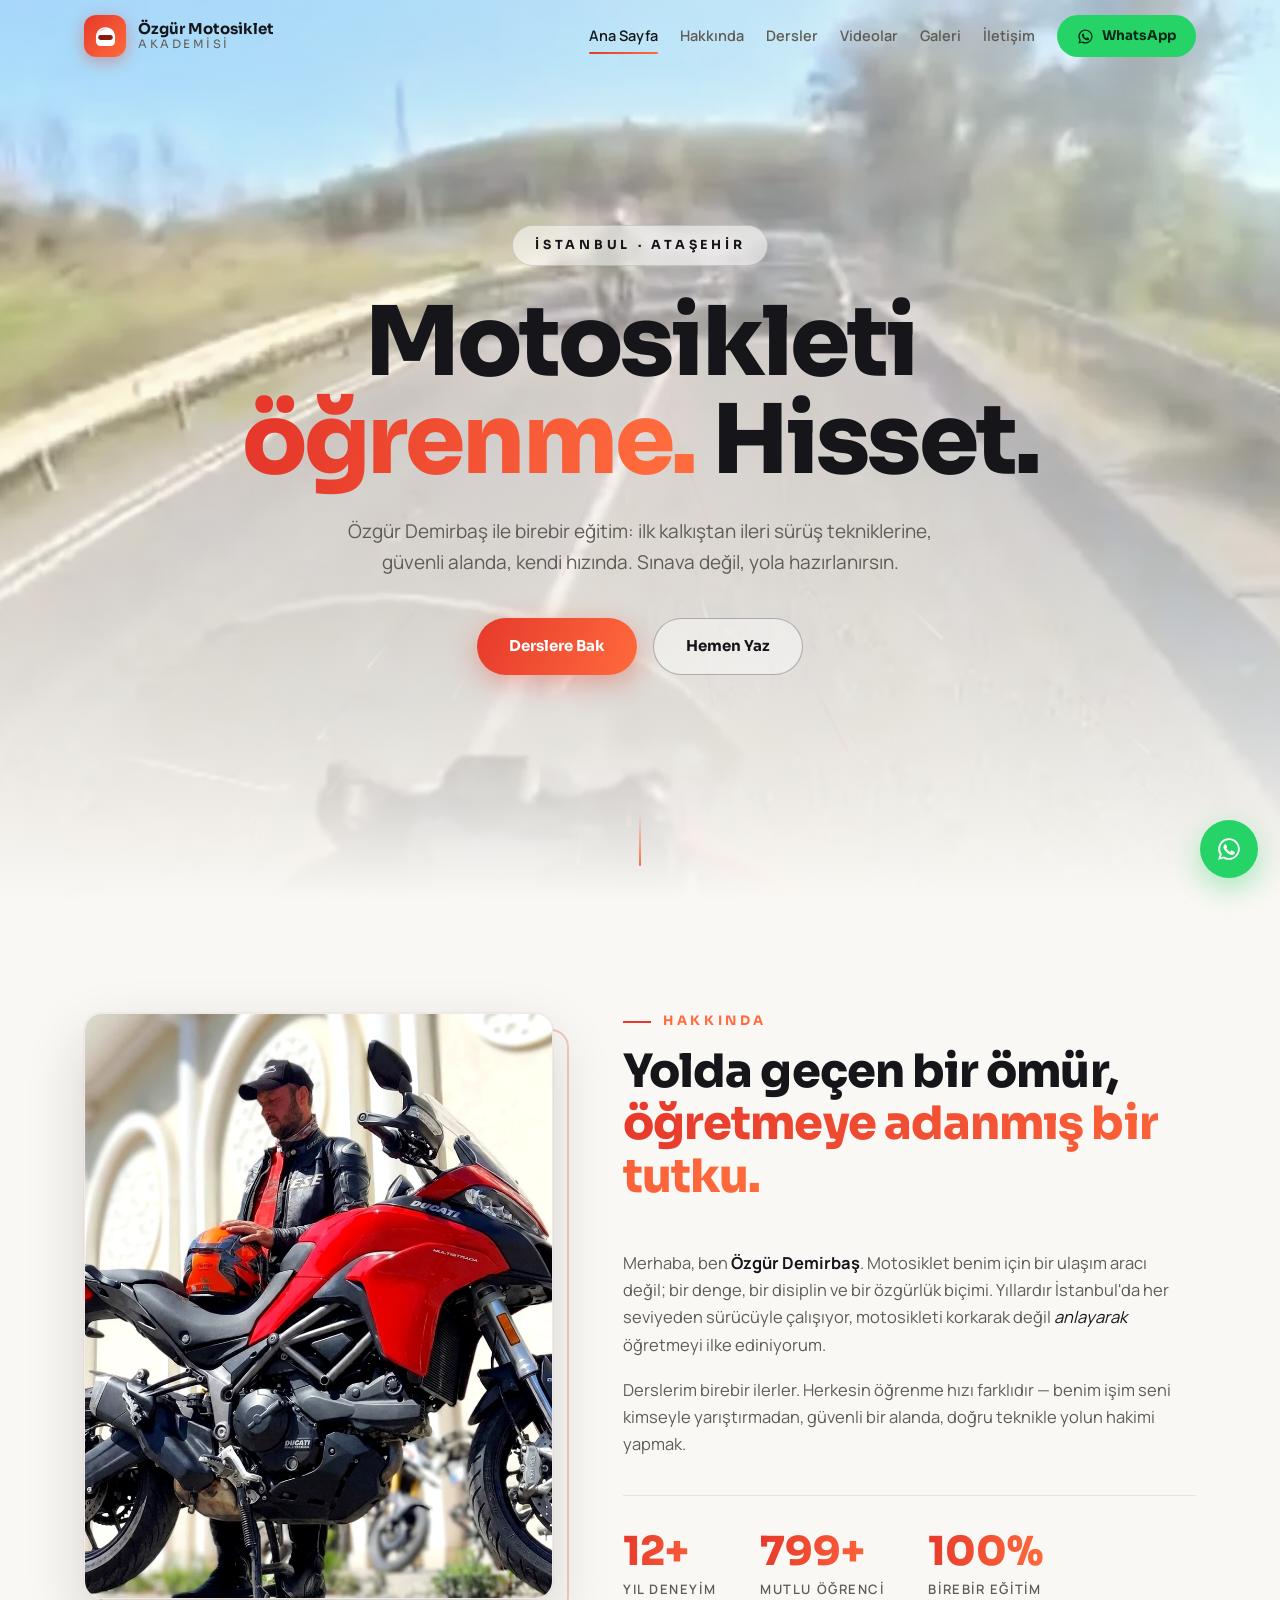
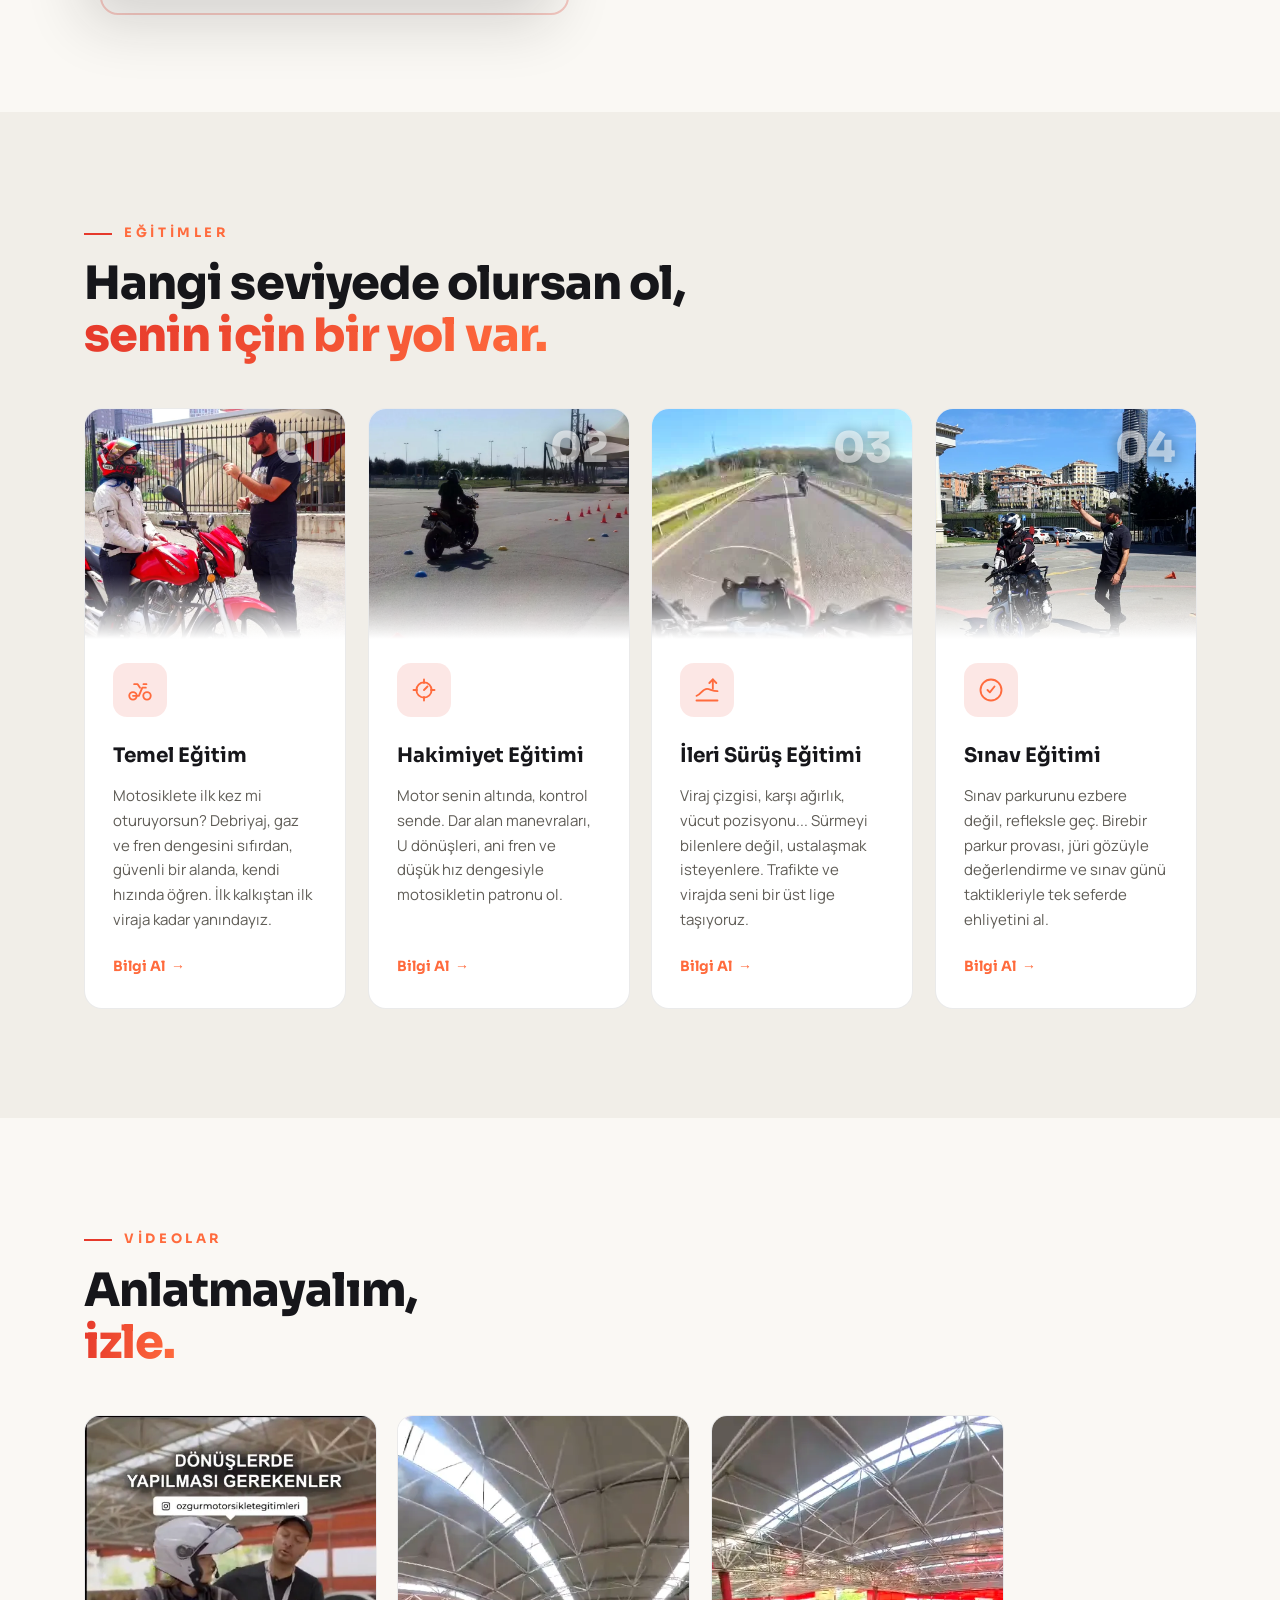
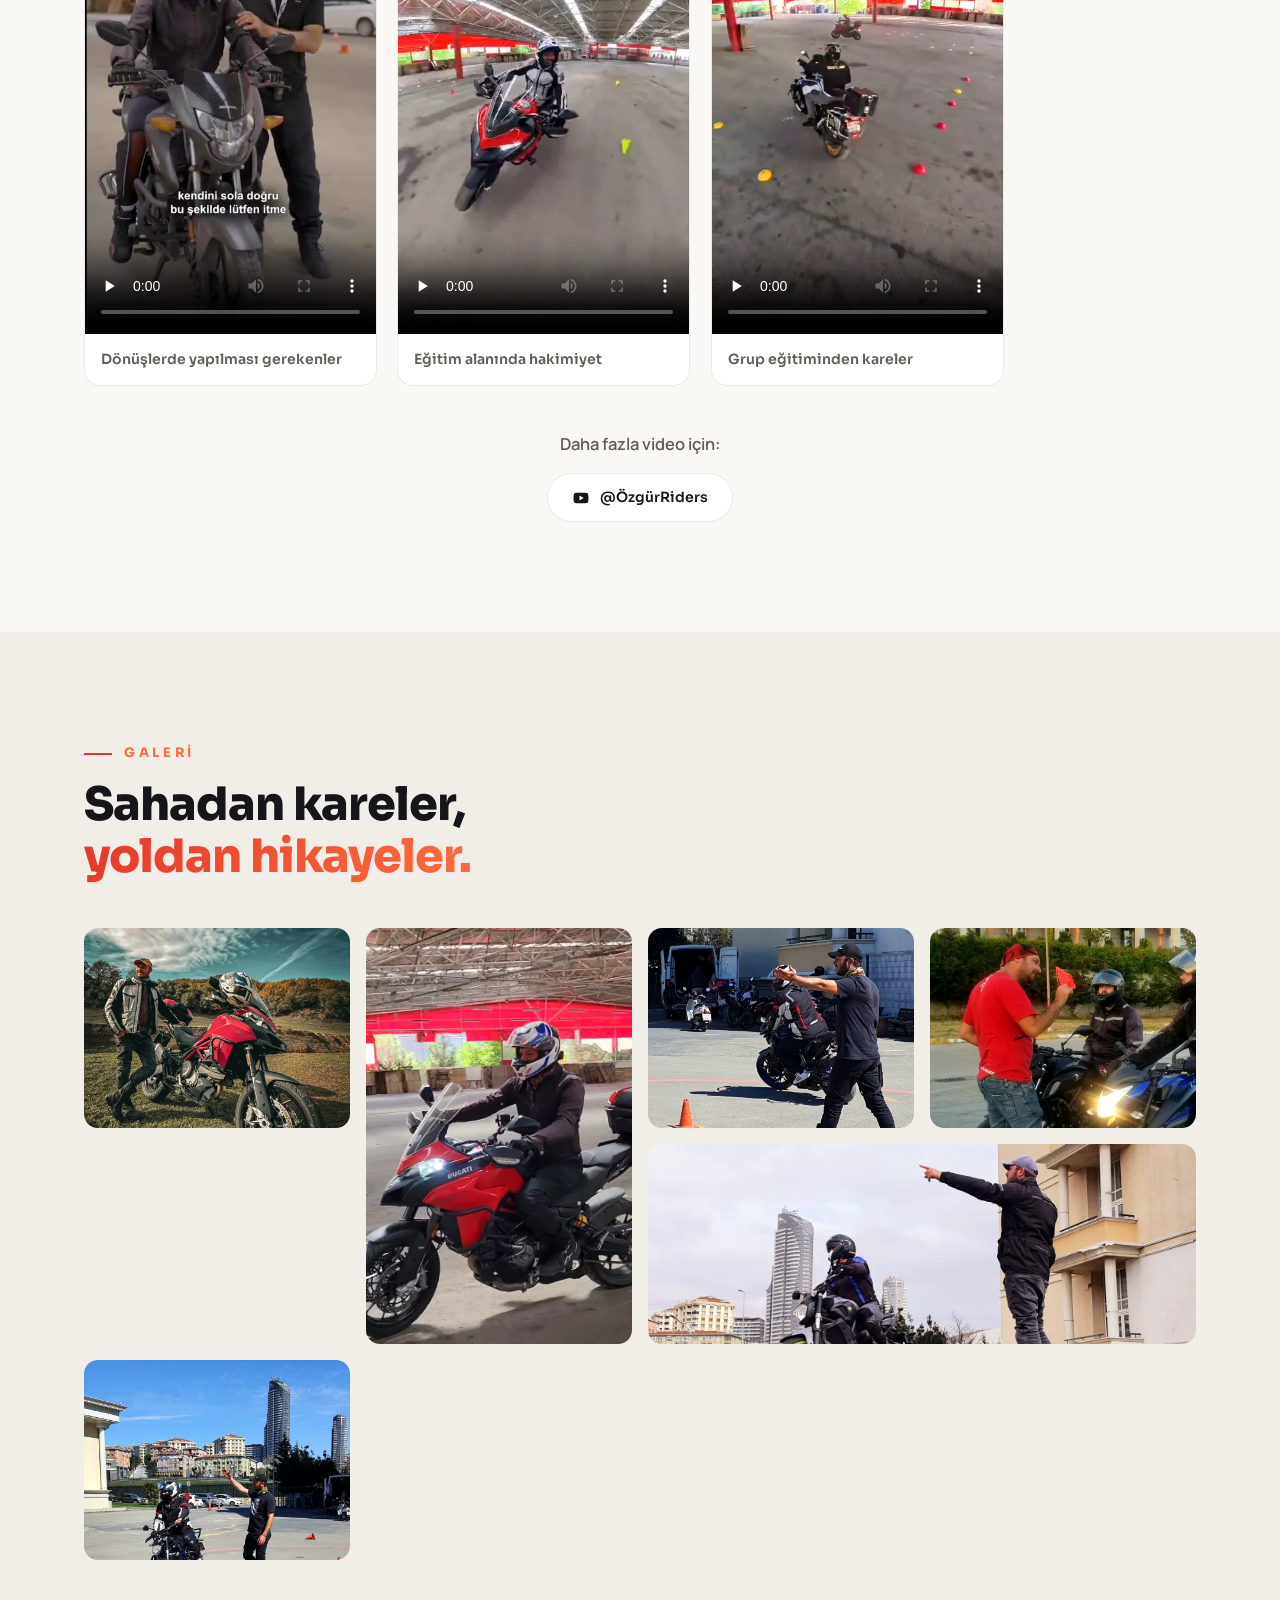
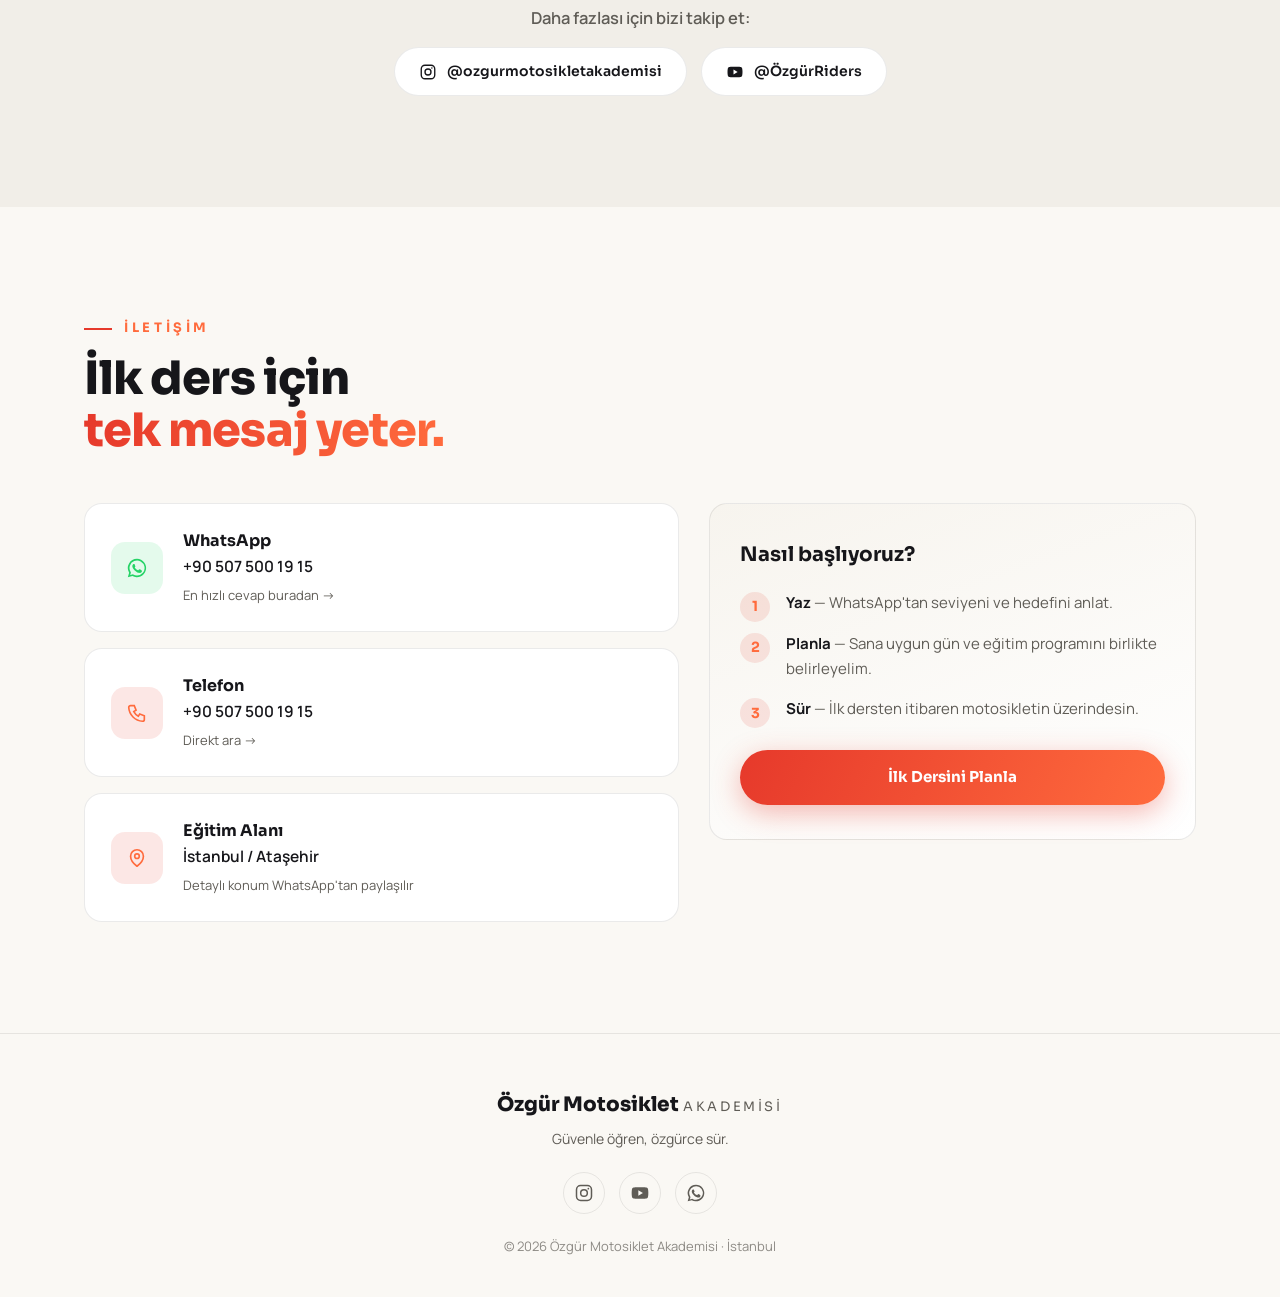
==== index.html @ 98d19e04 "Videolar orijinal kalitede + bolum galeriden once alindi" ====
﻿<!DOCTYPE html>
<html lang="tr">
<head>
  <meta charset="UTF-8">
  <meta name="viewport" content="width=device-width, initial-scale=1.0">
  <title>Motosiklet Eğitimi İstanbul Ataşehir | Özgür Motosiklet Akademisi</title>
  <meta name="description" content="İstanbul Ataşehir'de birebir motosiklet eğitimi: temel eğitim, hakimiyet eğitimi, ileri sürüş ve sınav hazırlık. Özgür Demirbaş ile güvenle öğren, özgürce sür. WhatsApp'tan hemen yaz.">
  <meta name="keywords" content="motosiklet eğitimi, motosiklet kursu, motosiklet dersi, İstanbul, Ataşehir, motosiklet sınav eğitimi, ileri sürüş teknikleri, motor kullanmayı öğrenme">
  <link rel="canonical" href="https://ozgurmotosikletakademisi.com/">
  <meta property="og:title" content="Motosiklet Eğitimi İstanbul | Özgür Motosiklet Akademisi">
  <meta property="og:description" content="İstanbul Ataşehir'de profesyonel birebir motosiklet eğitimi. Temel eğitimden ileri sürüşe, sınav hazırlığa kadar. WhatsApp'tan hemen yaz.">
  <meta property="og:type" content="website">
  <meta property="og:url" content="https://ozgurmotosikletakademisi.com/">
  <meta property="og:image" content="https://ozgurmotosikletakademisi.com/assets/img/hero-poster.webp">
  <meta property="og:locale" content="tr_TR">
  <meta name="twitter:card" content="summary_large_image">
  <script type="application/ld+json">
  {
    "@context": "https://schema.org",
    "@type": "LocalBusiness",
    "@id": "https://ozgurmotosikletakademisi.com/#akademi",
    "name": "Özgür Motosiklet Akademisi",
    "description": "İstanbul Ataşehir'de birebir motosiklet eğitimi: temel eğitim, hakimiyet eğitimi, ileri sürüş eğitimi ve sınav hazırlık eğitimi.",
    "url": "https://ozgurmotosikletakademisi.com/",
    "telephone": "+905075001915",
    "image": "https://ozgurmotosikletakademisi.com/assets/img/hero-poster.webp",
    "address": {
      "@type": "PostalAddress",
      "addressLocality": "Ataşehir",
      "addressRegion": "İstanbul",
      "addressCountry": "TR"
    },
    "areaServed": "İstanbul",
    "founder": { "@type": "Person", "name": "Özgür Demirbaş" },
    "sameAs": [
      "https://www.instagram.com/ozgurmotosikletakademisi",
      "https://www.youtube.com/@ÖzgürRiders"
    ],
    "makesOffer": [
      { "@type": "Offer", "itemOffered": { "@type": "Service", "name": "Temel Motosiklet Eğitimi" } },
      { "@type": "Offer", "itemOffered": { "@type": "Service", "name": "Motosiklet Hakimiyet Eğitimi" } },
      { "@type": "Offer", "itemOffered": { "@type": "Service", "name": "İleri Sürüş Eğitimi" } },
      { "@type": "Offer", "itemOffered": { "@type": "Service", "name": "Motosiklet Sınav Eğitimi" } }
    ]
  }
  </script>
  <link rel="preconnect" href="https://fonts.googleapis.com">
  <link rel="preconnect" href="https://fonts.gstatic.com" crossorigin>
  <link href="https://fonts.googleapis.com/css2?family=Sora:wght@400;600;700;800&family=Manrope:wght@400;500;600;700&display=swap" rel="stylesheet">
  <link rel="stylesheet" href="css/style.css?v=4">
  <link rel="icon" href="data:image/svg+xml,<svg xmlns='http://www.w3.org/2000/svg' viewBox='0 0 48 48'><rect width='48' height='48' rx='12' fill='%23e6392b'/><path d='M24 8.5C14.2 8.5 7.8 16 7.8 24.9V32.7c0 4.2 3.4 7.6 7.6 7.6h17.2c4.2 0 7.6-3.4 7.6-7.6v-7.8C40.2 16 33.8 8.5 24 8.5Z' fill='white'/><rect x='11.5' y='21.8' width='25' height='8.2' rx='4.1' fill='%23891a0d'/></svg>">
</head>
<body>

  <!-- ═══ NAV ═══ -->
  <header class="nav" id="nav">
    <div class="nav__inner">
      <a href="#hero" class="nav__logo">
        <span class="nav__logo-mark" aria-hidden="true">
          <svg viewBox="0 0 48 48" xmlns="http://www.w3.org/2000/svg"><path d="M24 7.5C13.7 7.5 7 15.4 7 24.7V33c0 4.4 3.6 8 8 8h18c4.4 0 8-3.6 8-8v-8.3C41 15.4 34.3 7.5 24 7.5Z" fill="#fff"/><rect x="11" y="21.5" width="26" height="8.6" rx="4.3" fill="#891a0d"/><path d="M15 13.5c2.4-2 5.5-3.2 9-3.2" stroke="#f4b8ae" stroke-width="2" stroke-linecap="round" fill="none"/></svg>
        </span>
        <span class="nav__logo-text">Özgür Motosiklet<em>Akademisi</em></span>
      </a>
      <nav class="nav__links" id="navLinks">
        <a href="#hero" class="nav__link is-active">Ana Sayfa</a>
        <a href="#hakkinda" class="nav__link">Hakkında</a>
        <a href="#dersler" class="nav__link">Dersler</a>
        <a href="#videolar" class="nav__link">Videolar</a>
        <a href="#galeri" class="nav__link">Galeri</a>
        <a href="#iletisim" class="nav__link">İletişim</a>
        <a href="https://wa.me/905075001915?text=Merhaba%2C%20motosiklet%20e%C4%9Fitimi%20hakk%C4%B1nda%20bilgi%20almak%20istiyorum." target="_blank" rel="noopener" class="btn btn--whatsapp btn--sm">
          <svg viewBox="0 0 24 24" width="17" height="17" fill="currentColor" aria-hidden="true"><path d="M12 2a10 10 0 0 0-8.6 15.1L2 22l5-1.3A10 10 0 1 0 12 2Zm0 18.2a8.1 8.1 0 0 1-4.1-1.1l-.3-.2-3 .8.8-2.9-.2-.3A8.2 8.2 0 1 1 12 20.2Zm4.5-6.1c-.2-.1-1.5-.7-1.7-.8-.2-.1-.4-.1-.5.1-.2.2-.6.8-.8 1-.1.2-.3.2-.5.1a6.7 6.7 0 0 1-3.3-2.9c-.3-.4 0-.5.1-.7l.4-.5c.1-.2.1-.3 0-.5-.1-.1-.5-1.3-.7-1.8-.2-.4-.4-.4-.5-.4h-.5c-.2 0-.5.1-.7.3-.2.3-.9.9-.9 2.2s.9 2.5 1.1 2.7c.1.2 1.8 2.8 4.4 3.9.6.3 1.1.4 1.5.5.6.2 1.2.2 1.6.1.5-.1 1.5-.6 1.7-1.2.2-.6.2-1.1.2-1.2l-.4-.2Z"/></svg>
          WhatsApp
        </a>
      </nav>
      <button class="nav__burger" id="navBurger" aria-label="Menüyü aç/kapat">
        <span></span><span></span><span></span>
      </button>
    </div>
  </header>

  <!-- ═══ HERO ═══ -->
  <section class="hero" id="hero">
    <img class="hero__bg" src="assets/img/hero-poster.webp" alt="" aria-hidden="true">
    <video class="hero__video" autoplay muted loop playsinline poster="assets/img/hero-poster.webp" aria-hidden="true" onerror="this.remove()">
      <source src="assets/video/hero.mp4" type="video/mp4">
    </video>
    <canvas class="hero__canvas" id="heroCanvas" aria-hidden="true"></canvas>
    <div class="hero__overlay" aria-hidden="true"></div>
    <div class="hero__content">
      <p class="hero__badge reveal" data-anim="fade-down">İstanbul · Ataşehir</p>
      <h1 class="hero__title reveal" data-anim="fade-up">
        Motosikleti<br>
        <span class="hero__title-accent">öğrenme.</span> Hisset.
      </h1>
      <p class="hero__sub reveal" data-anim="fade-up" data-delay="150">
        Özgür Demirbaş ile birebir eğitim: ilk kalkıştan ileri sürüş tekniklerine,
        güvenli alanda, kendi hızında. Sınava değil, yola hazırlanırsın.
      </p>
      <div class="hero__cta reveal" data-anim="fade-up" data-delay="300">
        <a href="#dersler" class="btn btn--primary">Derslere Bak</a>
        <a href="https://wa.me/905075001915?text=Merhaba%2C%20motosiklet%20e%C4%9Fitimi%20hakk%C4%B1nda%20bilgi%20almak%20istiyorum." target="_blank" rel="noopener" class="btn btn--ghost">Hemen Yaz</a>
      </div>
    </div>
    <a href="#hakkinda" class="hero__scroll" aria-label="Aşağı kaydır">
      <span class="hero__scroll-line"></span>
    </a>
  </section>

  <!-- ═══ HAKKINDA ═══ -->
  <section class="about section" id="hakkinda">
    <div class="section__inner about__grid">
      <div class="about__media reveal" data-anim="slide-right">
        <div class="about__photo" id="aboutPhoto">
          <!-- Hocanın fotoğrafı: assets/img/ozgur-demirbas.jpg -->
          <img src="assets/img/ozgur-demirbas.webp" alt="Özgür Demirbaş — motosiklet eğitmeni, Ducati Multistrada 950 ile" onerror="this.parentElement.classList.add('is-placeholder'); this.remove()">
          <div class="about__photo-fallback" aria-hidden="true">
            <svg viewBox="0 0 24 24" width="64" height="64" fill="none" stroke="currentColor" stroke-width="1.2"><circle cx="12" cy="8" r="4"/><path d="M4 21c0-4 3.6-6.5 8-6.5s8 2.5 8 6.5"/></svg>
            <span>Özgür Demirbaş</span>
          </div>
        </div>
        <div class="about__photo-frame" aria-hidden="true"></div>
      </div>
      <div class="about__text">
        <p class="section__eyebrow reveal" data-anim="fade-up">Hakkında</p>
        <h2 class="section__title reveal" data-anim="fade-up">Yolda geçen bir ömür,<br><span class="accent">öğretmeye adanmış bir tutku.</span></h2>
        <p class="about__p reveal" data-anim="fade-up" data-delay="100">
          Merhaba, ben <strong>Özgür Demirbaş</strong>. Motosiklet benim için bir ulaşım aracı değil;
          bir denge, bir disiplin ve bir özgürlük biçimi. Yıllardır İstanbul'da her seviyeden
          sürücüyle çalışıyor, motosikleti korkarak değil <em>anlayarak</em> öğretmeyi ilke ediniyorum.
        </p>
        <p class="about__p reveal" data-anim="fade-up" data-delay="200">
          Derslerim birebir ilerler. Herkesin öğrenme hızı farklıdır — benim işim seni kimseyle
          yarıştırmadan, güvenli bir alanda, doğru teknikle yolun hakimi yapmak.
        </p>
        <div class="about__stats reveal" data-anim="fade-up" data-delay="300">
          <div class="stat">
            <span class="stat__num" data-count="12" data-suffix="+">0</span>
            <span class="stat__label">Yıl Deneyim</span>
          </div>
          <div class="stat">
            <span class="stat__num" data-count="800" data-suffix="+">0</span>
            <span class="stat__label">Mutlu Öğrenci</span>
          </div>
          <div class="stat">
            <span class="stat__num" data-count="100" data-suffix="%">0</span>
            <span class="stat__label">Birebir Eğitim</span>
          </div>
        </div>
      </div>
    </div>
  </section>

  <!-- ═══ DERSLER ═══ -->
  <section class="courses section section--alt" id="dersler">
    <div class="section__inner">
      <p class="section__eyebrow reveal" data-anim="fade-up">Eğitimler</p>
      <h2 class="section__title reveal" data-anim="fade-up">Hangi seviyede olursan ol,<br><span class="accent">senin için bir yol var.</span></h2>
      <div class="courses__grid">
        <article class="course reveal" data-anim="zoom-in">
          <div class="course__media" aria-hidden="true"><img src="assets/img/ders-temel.webp" alt="" loading="lazy"></div>
          <div class="course__icon" aria-hidden="true">
            <svg viewBox="0 0 24 24" fill="none" stroke="currentColor" stroke-width="1.6" stroke-linecap="round" stroke-linejoin="round"><circle cx="6" cy="17" r="3.2"/><circle cx="18" cy="17" r="3.2"/><path d="M6 17h5l3-7h3M12 10l-2-3H7"/><path d="M15 7h2.5"/></svg>
          </div>
          <span class="course__num">01</span>
          <h3 class="course__title">Temel Eğitim</h3>
          <p class="course__desc">
            Motosiklete ilk kez mi oturuyorsun? Debriyaj, gaz ve fren dengesini sıfırdan,
            güvenli bir alanda, kendi hızında öğren. İlk kalkıştan ilk viraja kadar yanındayız.
          </p>
          <a href="https://wa.me/905075001915?text=Merhaba%2C%20Temel%20E%C4%9Fitim%20hakk%C4%B1nda%20bilgi%20almak%20istiyorum." target="_blank" rel="noopener" class="course__link">Bilgi Al <span aria-hidden="true">→</span></a>
        </article>

        <article class="course reveal" data-anim="zoom-in" data-delay="120">
          <div class="course__media" aria-hidden="true"><img src="assets/img/ders-hakimiyet.webp" alt="" loading="lazy"></div>
          <div class="course__icon" aria-hidden="true">
            <svg viewBox="0 0 24 24" fill="none" stroke="currentColor" stroke-width="1.6" stroke-linecap="round" stroke-linejoin="round"><path d="M12 3v3M12 18v3M3 12h3M18 12h3"/><circle cx="12" cy="12" r="6.5"/><path d="M12 12l3-3"/></svg>
          </div>
          <span class="course__num">02</span>
          <h3 class="course__title">Hakimiyet Eğitimi</h3>
          <p class="course__desc">
            Motor senin altında, kontrol sende. Dar alan manevraları, U dönüşleri, ani fren
            ve düşük hız dengesiyle motosikletin patronu ol.
          </p>
          <a href="https://wa.me/905075001915?text=Merhaba%2C%20Hakimiyet%20E%C4%9Fitimi%20hakk%C4%B1nda%20bilgi%20almak%20istiyorum." target="_blank" rel="noopener" class="course__link">Bilgi Al <span aria-hidden="true">→</span></a>
        </article>

        <article class="course reveal" data-anim="zoom-in" data-delay="240">
          <div class="course__media" aria-hidden="true"><img src="assets/img/ders-ileri.webp" alt="" loading="lazy"></div>
          <div class="course__icon" aria-hidden="true">
            <svg viewBox="0 0 24 24" fill="none" stroke="currentColor" stroke-width="1.6" stroke-linecap="round" stroke-linejoin="round"><path d="M3 17c4-1 5-6 9-6 3 0 4 2 9 2"/><path d="M3 21h18"/><path d="M14 6l3-3 3 3"/><path d="M17 3v8"/></svg>
          </div>
          <span class="course__num">03</span>
          <h3 class="course__title">İleri Sürüş Eğitimi</h3>
          <p class="course__desc">
            Viraj çizgisi, karşı ağırlık, vücut pozisyonu... Sürmeyi bilenlere değil,
            ustalaşmak isteyenlere. Trafikte ve virajda seni bir üst lige taşıyoruz.
          </p>
          <a href="https://wa.me/905075001915?text=Merhaba%2C%20%C4%B0leri%20S%C3%BCr%C3%BC%C5%9F%20E%C4%9Fitimi%20hakk%C4%B1nda%20bilgi%20almak%20istiyorum." target="_blank" rel="noopener" class="course__link">Bilgi Al <span aria-hidden="true">→</span></a>
        </article>

        <article class="course reveal" data-anim="zoom-in" data-delay="360">
          <div class="course__media" aria-hidden="true"><img src="assets/img/ders-sinav.webp" alt="" loading="lazy"></div>
          <div class="course__icon" aria-hidden="true">
            <svg viewBox="0 0 24 24" fill="none" stroke="currentColor" stroke-width="1.6" stroke-linecap="round" stroke-linejoin="round"><path d="M9 12l2 2 4-5"/><circle cx="12" cy="12" r="9"/></svg>
          </div>
          <span class="course__num">04</span>
          <h3 class="course__title">Sınav Eğitimi</h3>
          <p class="course__desc">
            Sınav parkurunu ezbere değil, refleksle geç. Birebir parkur provası, jüri gözüyle
            değerlendirme ve sınav günü taktikleriyle tek seferde ehliyetini al.
          </p>
          <a href="https://wa.me/905075001915?text=Merhaba%2C%20S%C4%B1nav%20E%C4%9Fitimi%20hakk%C4%B1nda%20bilgi%20almak%20istiyorum." target="_blank" rel="noopener" class="course__link">Bilgi Al <span aria-hidden="true">→</span></a>
        </article>
      </div>
    </div>
  </section>

  <!-- ═══ VİDEOLAR ═══ -->
  <section class="videos section" id="videolar">
    <div class="section__inner">
      <p class="section__eyebrow reveal" data-anim="fade-up">Videolar</p>
      <h2 class="section__title reveal" data-anim="fade-up">Anlatmayalım,<br><span class="accent">izle.</span></h2>
      <div class="videos__grid">
        <figure class="videos__item reveal" data-anim="zoom-in">
          <video controls playsinline preload="none" poster="assets/img/insta-1-poster.webp">
            <source src="assets/video/insta-1.mp4" type="video/mp4">
          </video>
          <figcaption>Dönüşlerde yapılması gerekenler</figcaption>
        </figure>
        <figure class="videos__item reveal" data-anim="zoom-in" data-delay="120">
          <video controls playsinline preload="none" poster="assets/img/insta-2-poster.webp">
            <source src="assets/video/insta-2.mp4" type="video/mp4">
          </video>
          <figcaption>Eğitim alanında hakimiyet</figcaption>
        </figure>
        <figure class="videos__item reveal" data-anim="zoom-in" data-delay="240">
          <video controls playsinline preload="none" poster="assets/img/insta-3-poster.webp">
            <source src="assets/video/insta-3.mp4" type="video/mp4">
          </video>
          <figcaption>Grup eğitiminden kareler</figcaption>
        </figure>
      </div>
      <div class="gallery__social reveal" data-anim="fade-up">
        <p>Daha fazla video için:</p>
        <div class="gallery__social-links">
          <a href="https://www.youtube.com/@%C3%96zg%C3%BCrRiders" target="_blank" rel="noopener" class="social-pill">
            <svg viewBox="0 0 24 24" width="18" height="18" fill="currentColor"><path d="M21.6 7.2a2.6 2.6 0 0 0-1.8-1.9C18.2 5 12 5 12 5s-6.2 0-7.8.3a2.6 2.6 0 0 0-1.8 1.9A27.3 27.3 0 0 0 2 12c0 1.6.1 3.2.4 4.8a2.6 2.6 0 0 0 1.8 1.9c1.6.3 7.8.3 7.8.3s6.2 0 7.8-.3a2.6 2.6 0 0 0 1.8-1.9c.3-1.6.4-3.2.4-4.8s-.1-3.2-.4-4.8ZM10 15.2V8.8L15.5 12 10 15.2Z"/></svg>
            @ÖzgürRiders
          </a>
        </div>
      </div>
    </div>
  </section>

  <!-- ═══ GALERİ ═══ -->
  <section class="gallery section section--alt" id="galeri">
    <div class="section__inner">
      <p class="section__eyebrow reveal" data-anim="fade-up">Galeri</p>
      <h2 class="section__title reveal" data-anim="fade-up">Sahadan kareler,<br><span class="accent">yoldan hikayeler.</span></h2>
      <div class="gallery__grid">
        <!-- Fotoğraflar geldikçe assets/img/galeri-1.webp ... galeri-6.jpg olarak eklenecek -->
        <figure class="gallery__item reveal" data-anim="zoom-in"><img src="assets/img/galeri-1.webp" alt="Eğitimden kare" onerror="this.parentElement.classList.add('is-placeholder'); this.remove()"></figure>
        <figure class="gallery__item gallery__item--tall reveal" data-anim="zoom-in" data-delay="80"><img src="assets/img/galeri-2.webp" alt="Eğitimden kare" onerror="this.parentElement.classList.add('is-placeholder'); this.remove()"></figure>
        <figure class="gallery__item reveal" data-anim="zoom-in" data-delay="160"><img src="assets/img/galeri-3.webp" alt="Eğitimden kare" onerror="this.parentElement.classList.add('is-placeholder'); this.remove()"></figure>
        <figure class="gallery__item reveal" data-anim="zoom-in" data-delay="240"><img src="assets/img/galeri-4.webp" alt="Eğitimden kare" onerror="this.parentElement.classList.add('is-placeholder'); this.remove()"></figure>
        <figure class="gallery__item gallery__item--wide reveal" data-anim="zoom-in" data-delay="320"><img src="assets/img/galeri-5.webp" alt="Eğitimden kare" onerror="this.parentElement.classList.add('is-placeholder'); this.remove()"></figure>
        <figure class="gallery__item reveal" data-anim="zoom-in" data-delay="400"><img src="assets/img/galeri-6.webp" alt="Eğitimden kare" onerror="this.parentElement.classList.add('is-placeholder'); this.remove()"></figure>
      </div>
      <div class="gallery__social reveal" data-anim="fade-up">
        <p>Daha fazlası için bizi takip et:</p>
        <div class="gallery__social-links">
          <a href="https://www.instagram.com/ozgurmotosikletakademisi" target="_blank" rel="noopener" class="social-pill">
            <svg viewBox="0 0 24 24" width="18" height="18" fill="none" stroke="currentColor" stroke-width="1.8"><rect x="3" y="3" width="18" height="18" rx="5"/><circle cx="12" cy="12" r="4"/><circle cx="17.2" cy="6.8" r="1" fill="currentColor" stroke="none"/></svg>
            @ozgurmotosikletakademisi
          </a>
          <a href="https://www.youtube.com/@%C3%96zg%C3%BCrRiders" target="_blank" rel="noopener" class="social-pill">
            <svg viewBox="0 0 24 24" width="18" height="18" fill="currentColor"><path d="M21.6 7.2a2.6 2.6 0 0 0-1.8-1.9C18.2 5 12 5 12 5s-6.2 0-7.8.3a2.6 2.6 0 0 0-1.8 1.9A27.3 27.3 0 0 0 2 12c0 1.6.1 3.2.4 4.8a2.6 2.6 0 0 0 1.8 1.9c1.6.3 7.8.3 7.8.3s6.2 0 7.8-.3a2.6 2.6 0 0 0 1.8-1.9c.3-1.6.4-3.2.4-4.8s-.1-3.2-.4-4.8ZM10 15.2V8.8L15.5 12 10 15.2Z"/></svg>
            @ÖzgürRiders
          </a>
        </div>
      </div>
    </div>
  </section>

  <!-- ═══ İLETİŞİM ═══ -->
  <section class="contact section" id="iletisim">
    <div class="section__inner">
      <p class="section__eyebrow reveal" data-anim="fade-up">İletişim</p>
      <h2 class="section__title reveal" data-anim="fade-up">İlk ders için<br><span class="accent">tek mesaj yeter.</span></h2>
      <div class="contact__grid">
        <div class="contact__cards">
          <a href="https://wa.me/905075001915?text=Merhaba%2C%20motosiklet%20e%C4%9Fitimi%20hakk%C4%B1nda%20bilgi%20almak%20istiyorum." target="_blank" rel="noopener" class="contact__card reveal" data-anim="slide-right">
            <div class="contact__card-icon contact__card-icon--wa">
              <svg viewBox="0 0 24 24" width="22" height="22" fill="currentColor"><path d="M12 2a10 10 0 0 0-8.6 15.1L2 22l5-1.3A10 10 0 1 0 12 2Zm0 18.2a8.1 8.1 0 0 1-4.1-1.1l-.3-.2-3 .8.8-2.9-.2-.3A8.2 8.2 0 1 1 12 20.2Zm4.5-6.1c-.2-.1-1.5-.7-1.7-.8-.2-.1-.4-.1-.5.1-.2.2-.6.8-.8 1-.1.2-.3.2-.5.1a6.7 6.7 0 0 1-3.3-2.9c-.3-.4 0-.5.1-.7l.4-.5c.1-.2.1-.3 0-.5-.1-.1-.5-1.3-.7-1.8-.2-.4-.4-.4-.5-.4h-.5c-.2 0-.5.1-.7.3-.2.3-.9.9-.9 2.2s.9 2.5 1.1 2.7c.1.2 1.8 2.8 4.4 3.9.6.3 1.1.4 1.5.5.6.2 1.2.2 1.6.1.5-.1 1.5-.6 1.7-1.2.2-.6.2-1.1.2-1.2l-.4-.2Z"/></svg>
            </div>
            <div>
              <h3>WhatsApp</h3>
              <p>+90 507 500 19 15</p>
              <span class="contact__card-hint">En hızlı cevap buradan →</span>
            </div>
          </a>
          <a href="tel:+905075001915" class="contact__card reveal" data-anim="slide-right" data-delay="120">
            <div class="contact__card-icon">
              <svg viewBox="0 0 24 24" width="22" height="22" fill="none" stroke="currentColor" stroke-width="1.8" stroke-linecap="round"><path d="M5 4h4l2 5-2.5 1.5a12 12 0 0 0 5 5L15 13l5 2v4a2 2 0 0 1-2 2A16 16 0 0 1 3 6a2 2 0 0 1 2-2Z"/></svg>
            </div>
            <div>
              <h3>Telefon</h3>
              <p>+90 507 500 19 15</p>
              <span class="contact__card-hint">Direkt ara →</span>
            </div>
          </a>
          <div class="contact__card contact__card--static reveal" data-anim="slide-right" data-delay="240">
            <div class="contact__card-icon">
              <svg viewBox="0 0 24 24" width="22" height="22" fill="none" stroke="currentColor" stroke-width="1.8" stroke-linecap="round" stroke-linejoin="round"><path d="M12 21s-7-5.3-7-11a7 7 0 0 1 14 0c0 5.7-7 11-7 11Z"/><circle cx="12" cy="10" r="2.5"/></svg>
            </div>
            <div>
              <h3>Eğitim Alanı</h3>
              <p>İstanbul / Ataşehir</p>
              <span class="contact__card-hint">Detaylı konum WhatsApp'tan paylaşılır</span>
            </div>
          </div>
        </div>
        <div class="contact__panel reveal" data-anim="slide-left">
          <h3>Nasıl başlıyoruz?</h3>
          <ol class="contact__steps">
            <li><strong>Yaz</strong> — WhatsApp'tan seviyeni ve hedefini anlat.</li>
            <li><strong>Planla</strong> — Sana uygun gün ve eğitim programını birlikte belirleyelim.</li>
            <li><strong>Sür</strong> — İlk dersten itibaren motosikletin üzerindesin.</li>
          </ol>
          <a href="https://wa.me/905075001915?text=Merhaba%2C%20motosiklet%20e%C4%9Fitimi%20hakk%C4%B1nda%20bilgi%20almak%20istiyorum." target="_blank" rel="noopener" class="btn btn--primary btn--full">İlk Dersini Planla</a>
        </div>
      </div>
    </div>
  </section>

  <!-- ═══ FOOTER ═══ -->
  <footer class="footer">
    <div class="section__inner footer__inner">
      <p class="footer__brand">Özgür Motosiklet <em>Akademisi</em></p>
      <p class="footer__tag">Güvenle öğren, özgürce sür.</p>
      <div class="footer__social">
        <a href="https://www.instagram.com/ozgurmotosikletakademisi" target="_blank" rel="noopener" aria-label="Instagram">
          <svg viewBox="0 0 24 24" width="20" height="20" fill="none" stroke="currentColor" stroke-width="1.8"><rect x="3" y="3" width="18" height="18" rx="5"/><circle cx="12" cy="12" r="4"/><circle cx="17.2" cy="6.8" r="1" fill="currentColor" stroke="none"/></svg>
        </a>
        <a href="https://www.youtube.com/@%C3%96zg%C3%BCrRiders" target="_blank" rel="noopener" aria-label="YouTube">
          <svg viewBox="0 0 24 24" width="20" height="20" fill="currentColor"><path d="M21.6 7.2a2.6 2.6 0 0 0-1.8-1.9C18.2 5 12 5 12 5s-6.2 0-7.8.3a2.6 2.6 0 0 0-1.8 1.9A27.3 27.3 0 0 0 2 12c0 1.6.1 3.2.4 4.8a2.6 2.6 0 0 0 1.8 1.9c1.6.3 7.8.3 7.8.3s6.2 0 7.8-.3a2.6 2.6 0 0 0 1.8-1.9c.3-1.6.4-3.2.4-4.8s-.1-3.2-.4-4.8ZM10 15.2V8.8L15.5 12 10 15.2Z"/></svg>
        </a>
        <a href="https://wa.me/905075001915" target="_blank" rel="noopener" aria-label="WhatsApp">
          <svg viewBox="0 0 24 24" width="20" height="20" fill="currentColor"><path d="M12 2a10 10 0 0 0-8.6 15.1L2 22l5-1.3A10 10 0 1 0 12 2Zm0 18.2a8.1 8.1 0 0 1-4.1-1.1l-.3-.2-3 .8.8-2.9-.2-.3A8.2 8.2 0 1 1 12 20.2Zm4.5-6.1c-.2-.1-1.5-.7-1.7-.8-.2-.1-.4-.1-.5.1-.2.2-.6.8-.8 1-.1.2-.3.2-.5.1a6.7 6.7 0 0 1-3.3-2.9c-.3-.4 0-.5.1-.7l.4-.5c.1-.2.1-.3 0-.5-.1-.1-.5-1.3-.7-1.8-.2-.4-.4-.4-.5-.4h-.5c-.2 0-.5.1-.7.3-.2.3-.9.9-.9 2.2s.9 2.5 1.1 2.7c.1.2 1.8 2.8 4.4 3.9.6.3 1.1.4 1.5.5.6.2 1.2.2 1.6.1.5-.1 1.5-.6 1.7-1.2.2-.6.2-1.1.2-1.2l-.4-.2Z"/></svg>
        </a>
      </div>
      <p class="footer__copy">© 2026 Özgür Motosiklet Akademisi · İstanbul</p>
    </div>
  </footer>

  <!-- Sabit WhatsApp butonu -->
  <a href="https://wa.me/905075001915?text=Merhaba%2C%20motosiklet%20e%C4%9Fitimi%20hakk%C4%B1nda%20bilgi%20almak%20istiyorum." target="_blank" rel="noopener" class="fab-whatsapp" aria-label="WhatsApp'tan yaz">
    <svg viewBox="0 0 24 24" width="26" height="26" fill="currentColor"><path d="M12 2a10 10 0 0 0-8.6 15.1L2 22l5-1.3A10 10 0 1 0 12 2Zm0 18.2a8.1 8.1 0 0 1-4.1-1.1l-.3-.2-3 .8.8-2.9-.2-.3A8.2 8.2 0 1 1 12 20.2Zm4.5-6.1c-.2-.1-1.5-.7-1.7-.8-.2-.1-.4-.1-.5.1-.2.2-.6.8-.8 1-.1.2-.3.2-.5.1a6.7 6.7 0 0 1-3.3-2.9c-.3-.4 0-.5.1-.7l.4-.5c.1-.2.1-.3 0-.5-.1-.1-.5-1.3-.7-1.8-.2-.4-.4-.4-.5-.4h-.5c-.2 0-.5.1-.7.3-.2.3-.9.9-.9 2.2s.9 2.5 1.1 2.7c.1.2 1.8 2.8 4.4 3.9.6.3 1.1.4 1.5.5.6.2 1.2.2 1.6.1.5-.1 1.5-.6 1.7-1.2.2-.6.2-1.1.2-1.2l-.4-.2Z"/></svg>
  </a>

  <script src="js/main.js"></script>
</body>
</html>
---- css/style.css ----
/* ═══════════════════════════════════════════════
   Özgür Motosiklet Akademisi — style.css
   Koyu zemin + kontrollü kırmızı/turuncu vurgu
   ═══════════════════════════════════════════════ */

:root {
  --bg: #faf8f4;
  --bg-alt: #f1eee8;
  --surface: #ffffff;
  --surface-2: #f7f4ee;
  --line: rgba(22, 22, 26, 0.09);
  --text: #16161a;
  --text-dim: #5f5c56;
  --accent: #e6392b;
  --accent-hot: #ff6b3d;
  --accent-soft: rgba(230, 57, 43, 0.12);
  --wa: #25d366;
  --font-display: "Sora", sans-serif;
  --font-body: "Manrope", sans-serif;
  --radius: 18px;
  --nav-h: 72px;
  --ease: cubic-bezier(0.22, 1, 0.36, 1);
}

* { margin: 0; padding: 0; box-sizing: border-box; }

html { scroll-behavior: smooth; scroll-padding-top: var(--nav-h); }

body {
  background: var(--bg);
  color: var(--text);
  font-family: var(--font-body);
  font-size: 16.5px;
  line-height: 1.65;
  -webkit-font-smoothing: antialiased;
  overflow-x: hidden;
}

img { max-width: 100%; display: block; }
a { color: inherit; text-decoration: none; }

::selection { background: var(--accent); color: #fff; }

/* ─── Ortak ─── */
.section { padding: 110px 0; position: relative; }
.section--alt { background: var(--bg-alt); }
.section__inner { max-width: 1160px; margin: 0 auto; padding: 0 24px; }

.section__eyebrow {
  font-family: var(--font-display);
  font-size: 13px;
  font-weight: 700;
  letter-spacing: 0.28em;
  text-transform: uppercase;
  color: var(--accent-hot);
  margin-bottom: 14px;
}
.section__eyebrow::before {
  content: "";
  display: inline-block;
  width: 28px; height: 2px;
  background: var(--accent);
  vertical-align: middle;
  margin-right: 12px;
}

.section__title {
  font-family: var(--font-display);
  font-size: clamp(30px, 4.4vw, 46px);
  font-weight: 800;
  line-height: 1.14;
  letter-spacing: -0.02em;
  margin-bottom: 46px;
}
.accent {
  background: linear-gradient(100deg, var(--accent), var(--accent-hot));
  -webkit-background-clip: text;
  background-clip: text;
  color: transparent;
}

/* ─── Butonlar ─── */
.btn {
  display: inline-flex;
  align-items: center;
  justify-content: center;
  gap: 8px;
  font-family: var(--font-display);
  font-weight: 700;
  font-size: 15px;
  padding: 15px 32px;
  border-radius: 999px;
  transition: transform 0.35s var(--ease), box-shadow 0.35s var(--ease), background 0.3s;
  will-change: transform;
}
.btn--primary {
  background: linear-gradient(115deg, var(--accent), var(--accent-hot));
  color: #fff;
  box-shadow: 0 8px 28px rgba(230, 57, 43, 0.35);
}
.btn--primary:hover { transform: translateY(-3px); box-shadow: 0 14px 38px rgba(230, 57, 43, 0.5); }
.btn--ghost {
  border: 1.5px solid rgba(22, 22, 26, 0.30);
  color: var(--text);
  background: rgba(255, 255, 255, 0.45);
  backdrop-filter: blur(6px);
}
.btn--ghost:hover { border-color: var(--accent-hot); color: var(--accent-hot); transform: translateY(-3px); }
.btn--whatsapp { background: var(--wa); color: #06281a; }
.btn--whatsapp:hover { transform: translateY(-2px); box-shadow: 0 8px 24px rgba(37, 211, 102, 0.35); }
.btn--sm { padding: 10px 20px; font-size: 13.5px; }
.btn--full { width: 100%; }

/* ─── Nav ─── */
.nav {
  position: fixed;
  inset: 0 0 auto 0;
  z-index: 100;
  height: var(--nav-h);
  transition: background 0.4s, box-shadow 0.4s, backdrop-filter 0.4s;
}
.nav.is-scrolled {
  background: rgba(250, 248, 244, 0.85);
  backdrop-filter: blur(14px);
  box-shadow: 0 1px 0 var(--line);
}
.nav.is-scrolled .nav__logo-text, .nav.is-scrolled .nav__link { color: var(--text); }
.nav.is-scrolled .nav__link { color: var(--text-dim); }
.nav.is-scrolled .nav__link:hover, .nav.is-scrolled .nav__link.is-active { color: var(--text); }
.nav.is-scrolled .nav__logo-text em { color: var(--text-dim); }
.nav.is-scrolled .nav__burger span { background: var(--text); }
.nav__inner {
  max-width: 1160px;
  margin: 0 auto;
  height: 100%;
  padding: 0 24px;
  display: flex;
  align-items: center;
  justify-content: space-between;
}
.nav__logo { display: flex; align-items: center; gap: 12px; }
.nav__logo-mark {
  background: linear-gradient(135deg, var(--accent), var(--accent-hot));
  width: 42px; height: 42px;
  border-radius: 12px;
  display: grid;
  place-items: center;
  box-shadow: 0 4px 16px rgba(230, 57, 43, 0.4);
}
.nav__logo-mark svg { width: 27px; height: 27px; display: block; }
.nav__logo-text {
  font-family: var(--font-display);
  font-weight: 700;
  font-size: 15px;
  line-height: 1.2;
  display: flex;
  flex-direction: column;
}
.nav__logo-text em {
  font-style: normal;
  font-weight: 400;
  font-size: 11.5px;
  letter-spacing: 0.22em;
  text-transform: uppercase;
  color: var(--text-dim);
}
.nav__links { display: flex; align-items: center; gap: 22px; }
.nav__link { white-space: nowrap; }
.nav__link {
  font-size: 14.5px;
  font-weight: 600;
  color: var(--text-dim);
  position: relative;
  transition: color 0.25s;
}
.nav__link::after {
  content: "";
  position: absolute;
  left: 0; bottom: -6px;
  width: 100%; height: 2px;
  background: linear-gradient(90deg, var(--accent), var(--accent-hot));
  border-radius: 2px;
  transform: scaleX(0);
  transform-origin: left;
  transition: transform 0.35s var(--ease);
}
.nav__link:hover, .nav__link.is-active { color: var(--text); }
.nav__link.is-active::after { transform: scaleX(1); }
.nav__burger { display: none; background: none; border: none; cursor: pointer; padding: 8px; }
.nav__burger span {
  display: block;
  width: 24px; height: 2px;
  background: var(--text);
  margin: 5px 0;
  border-radius: 2px;
  transition: transform 0.3s var(--ease), opacity 0.3s;
}

/* ─── Hero ─── */
.hero {
  min-height: 100svh;
  display: flex;
  align-items: center;
  justify-content: center;
  position: relative;
  overflow: hidden;
}
.hero__bg, .hero__canvas, .hero__video {
  position: absolute;
  inset: 0;
  width: 100%;
  height: 100%;
  object-fit: cover;
}
.hero__canvas { opacity: 0.45; }
.hero__bg { animation: heroDrift 22s ease-in-out infinite alternate; }
@keyframes heroDrift {
  from { transform: scale(1); }
  to { transform: scale(1.08) translateX(-1.5%); }
}
.hero__overlay {
  position: absolute;
  inset: 0;
  background:
    radial-gradient(ellipse 70% 55% at 50% 48%, rgba(250, 248, 244, 0.42), transparent 75%),
    linear-gradient(to bottom, rgba(250,248,244,0.42) 0%, rgba(250,248,244,0.28) 45%, var(--bg) 100%);
}
.hero__content {
  position: relative;
  z-index: 2;
  text-align: center;
  padding: 0 24px;
  max-width: 900px;
}
.hero__badge {
  display: inline-block;
  font-family: var(--font-display);
  font-size: 12.5px;
  font-weight: 700;
  letter-spacing: 0.3em;
  text-transform: uppercase;
  color: var(--text);
  border: 1px solid rgba(22, 22, 26, 0.15);
  background: rgba(255, 255, 255, 0.55);
  border-radius: 999px;
  padding: 9px 22px;
  margin-bottom: 28px;
  backdrop-filter: blur(6px);
}
.hero__title {
  font-family: var(--font-display);
  font-size: clamp(44px, 8.5vw, 96px);
  font-weight: 800;
  line-height: 1.02;
  letter-spacing: -0.03em;
  margin-bottom: 26px;
}
.hero__title-accent {
  background: linear-gradient(100deg, var(--accent) 10%, var(--accent-hot) 90%);
  -webkit-background-clip: text;
  background-clip: text;
  color: transparent;
}
.hero__sub {
  font-size: clamp(16px, 2vw, 19px);
  color: var(--text-dim);
  max-width: 620px;
  margin: 0 auto 40px;
}
.hero__cta { display: flex; gap: 16px; justify-content: center; flex-wrap: wrap; }
.hero__scroll {
  position: absolute;
  bottom: 34px; left: 50%;
  transform: translateX(-50%);
  z-index: 2;
}
.hero__scroll-line {
  display: block;
  width: 2px; height: 52px;
  background: linear-gradient(to bottom, transparent, var(--accent-hot));
  border-radius: 2px;
  animation: scrollPulse 2s var(--ease) infinite;
}
@keyframes scrollPulse {
  0% { transform: scaleY(0); transform-origin: top; }
  45% { transform: scaleY(1); transform-origin: top; }
  55% { transform: scaleY(1); transform-origin: bottom; }
  100% { transform: scaleY(0); transform-origin: bottom; }
}

/* ─── Hakkında ─── */
.about__grid {
  display: grid;
  grid-template-columns: 0.9fr 1.1fr;
  gap: 70px;
  align-items: center;
}
.about__media { position: relative; }
.about__photo {
  border-radius: var(--radius);
  overflow: hidden;
  aspect-ratio: 4 / 5;
  position: relative;
  z-index: 1;
  background: var(--surface);
  border: 1px solid rgba(22, 22, 26, 0.08);
  box-shadow: 0 24px 60px rgba(22, 22, 26, 0.16), 0 0 0 1px rgba(230, 57, 43, 0.05);
}
.about__photo img { width: 100%; height: 100%; object-fit: cover; }
.about__photo-fallback {
  display: none;
  position: absolute;
  inset: 0;
  flex-direction: column;
  align-items: center;
  justify-content: center;
  gap: 14px;
  color: var(--text-dim);
  background:
    radial-gradient(circle at 30% 20%, rgba(230,57,43,0.15), transparent 60%),
    linear-gradient(160deg, var(--surface-2), var(--surface));
  font-family: var(--font-display);
  font-weight: 600;
  letter-spacing: 0.06em;
}
.about__photo.is-placeholder .about__photo-fallback { display: flex; }
.about__photo-frame {
  position: absolute;
  inset: 16px -16px -16px 16px;
  border: 2px solid rgba(230, 57, 43, 0.25);
  border-radius: var(--radius);
  z-index: 0;
}
.about__p { color: var(--text-dim); margin-bottom: 18px; max-width: 560px; }
.about__p strong, .about__p em { color: var(--text); }
.about__stats {
  display: flex;
  gap: 44px;
  margin-top: 38px;
  padding-top: 34px;
  border-top: 1px solid var(--line);
  flex-wrap: wrap;
}
.stat__num {
  display: block;
  font-family: var(--font-display);
  font-size: 40px;
  font-weight: 800;
  background: linear-gradient(100deg, var(--accent), var(--accent-hot));
  -webkit-background-clip: text;
  background-clip: text;
  color: transparent;
  line-height: 1.1;
}
.stat__label {
  font-size: 13px;
  font-weight: 600;
  letter-spacing: 0.12em;
  text-transform: uppercase;
  color: var(--text-dim);
}

/* ─── Dersler ─── */
.courses__grid {
  display: grid;
  grid-template-columns: repeat(auto-fit, minmax(250px, 1fr));
  gap: 22px;
}
.course {
  background: var(--surface);
  border: 1px solid var(--line);
  border-radius: var(--radius);
  padding: 34px 28px 30px;
  position: relative;
  overflow: hidden;
  transition: transform 0.45s var(--ease), border-color 0.35s, box-shadow 0.45s var(--ease);
  display: flex;
  flex-direction: column;
}
.course::before {
  content: "";
  position: absolute;
  inset: 0;
  background: radial-gradient(circle at 20% 0%, rgba(230, 57, 43, 0.07), transparent 60%);
  opacity: 0;
  transition: opacity 0.45s;
}
.course:hover {
  transform: translateY(-10px);
  border-color: rgba(230, 57, 43, 0.35);
  box-shadow: 0 24px 48px rgba(22, 22, 26, 0.14);
}
.course:hover::before { opacity: 1; }
.course__media {
  margin: -34px -28px 24px;
  height: 230px;
  overflow: hidden;
  position: relative;
}
.course__media::after {
  content: "";
  position: absolute;
  inset: 0;
  background: linear-gradient(to bottom, transparent 72%, var(--surface) 100%);
}
.course__media img {
  width: 100%;
  height: 100%;
  object-fit: cover;
  object-position: center 38%;
  transition: transform 0.6s var(--ease);
}
.course:hover .course__media img { transform: scale(1.07); }
.course__icon {
  width: 54px; height: 54px;
  border-radius: 14px;
  background: var(--accent-soft);
  color: var(--accent-hot);
  display: grid;
  place-items: center;
  margin-bottom: 22px;
  position: relative;
}
.course__icon svg { width: 28px; height: 28px; }
.course__num {
  position: absolute;
  top: 18px; right: 20px;
  font-family: var(--font-display);
  font-size: 42px;
  font-weight: 800;
  color: rgba(255, 255, 255, 0.55);
  text-shadow: 0 2px 14px rgba(0, 0, 0, 0.45);
  line-height: 1;
  z-index: 1;
}
.course__title {
  font-family: var(--font-display);
  font-size: 20px;
  font-weight: 700;
  margin-bottom: 12px;
  position: relative;
}
.course__desc {
  font-size: 15px;
  color: var(--text-dim);
  flex: 1;
  position: relative;
}
.course__link {
  margin-top: 22px;
  font-family: var(--font-display);
  font-size: 14px;
  font-weight: 700;
  color: var(--accent-hot);
  display: inline-flex;
  align-items: center;
  gap: 6px;
  position: relative;
  width: fit-content;
}
.course__link span { transition: transform 0.3s var(--ease); }
.course__link:hover span { transform: translateX(5px); }

/* ─── Galeri ─── */
.gallery__grid {
  display: grid;
  grid-template-columns: repeat(4, 1fr);
  grid-auto-rows: 200px;
  gap: 16px;
}
.gallery__item {
  border-radius: 14px;
  overflow: hidden;
  position: relative;
  background: var(--surface);
}
.gallery__item img {
  width: 100%; height: 100%;
  object-fit: cover;
  transition: transform 0.6s var(--ease);
}
.gallery__item:hover img { transform: scale(1.07); }
.gallery__item--tall { grid-row: span 2; }
.gallery__item--wide { grid-column: span 2; }
.gallery__item--wide img { object-position: center 32%; }
.gallery__item:nth-child(4) img { object-position: center 18%; }
.gallery__item.is-placeholder::after {
  content: "📷";
  position: absolute;
  inset: 0;
  display: grid;
  place-items: center;
  font-size: 30px;
  opacity: 0.35;
  background:
    radial-gradient(circle at 60% 30%, rgba(230,57,43,0.10), transparent 60%),
    linear-gradient(150deg, var(--surface-2), var(--surface));
}
.gallery__social { margin-top: 44px; text-align: center; }
.gallery__social p { color: var(--text-dim); margin-bottom: 16px; font-weight: 600; }
.gallery__social-links { display: flex; gap: 14px; justify-content: center; flex-wrap: wrap; }
.social-pill {
  display: inline-flex;
  align-items: center;
  gap: 10px;
  font-family: var(--font-display);
  font-size: 14px;
  font-weight: 600;
  padding: 12px 24px;
  border-radius: 999px;
  border: 1px solid var(--line);
  background: var(--surface);
  transition: transform 0.35s var(--ease), border-color 0.3s, color 0.3s;
}
.social-pill:hover {
  transform: translateY(-3px);
  border-color: var(--accent-hot);
  color: var(--accent-hot);
}

/* ─── Videolar ─── */
.videos__grid {
  display: grid;
  grid-template-columns: repeat(3, 1fr);
  gap: 20px;
  max-width: 920px;
}
.videos__item {
  border-radius: 16px;
  overflow: hidden;
  background: var(--surface);
  border: 1px solid var(--line);
  transition: transform 0.4s var(--ease), box-shadow 0.4s var(--ease);
}
.videos__item:hover {
  transform: translateY(-6px);
  box-shadow: 0 20px 44px rgba(22, 22, 26, 0.14);
}
.videos__item video {
  width: 100%;
  aspect-ratio: 9 / 16;
  object-fit: cover;
  display: block;
  background: #101013;
}
.videos__item figcaption {
  font-family: var(--font-display);
  font-size: 14px;
  font-weight: 600;
  padding: 14px 16px;
  color: var(--text-dim);
}
@media (max-width: 760px) {
  .videos__grid { grid-template-columns: 1fr; max-width: 340px; }
}

/* ─── İletişim ─── */
.contact__grid {
  display: grid;
  grid-template-columns: 1.1fr 0.9fr;
  gap: 30px;
  align-items: start;
}
.contact__cards { display: flex; flex-direction: column; gap: 16px; }
.contact__card {
  display: flex;
  align-items: center;
  gap: 20px;
  background: var(--surface);
  border: 1px solid var(--line);
  border-radius: var(--radius);
  padding: 24px 26px;
  transition: transform 0.4s var(--ease), border-color 0.3s;
}
.contact__card:not(.contact__card--static):hover {
  transform: translateX(8px);
  border-color: rgba(230, 57, 43, 0.4);
}
.contact__card-icon {
  width: 52px; height: 52px;
  min-width: 52px;
  border-radius: 14px;
  background: var(--accent-soft);
  color: var(--accent-hot);
  display: grid;
  place-items: center;
}
.contact__card-icon--wa { background: rgba(37, 211, 102, 0.12); color: var(--wa); }
.contact__card h3 { font-family: var(--font-display); font-size: 16px; font-weight: 700; }
.contact__card p { font-size: 15.5px; color: var(--text); font-weight: 600; }
.contact__card-hint { font-size: 13px; color: var(--text-dim); }
.contact__panel {
  background: linear-gradient(160deg, var(--surface-2), var(--surface));
  border: 1px solid var(--line);
  border-radius: var(--radius);
  padding: 34px 30px;
  position: sticky;
  top: calc(var(--nav-h) + 20px);
}
.contact__panel h3 {
  font-family: var(--font-display);
  font-size: 20px;
  font-weight: 700;
  margin-bottom: 20px;
}
.contact__steps {
  list-style: none;
  counter-reset: step;
  margin-bottom: 28px;
  display: flex;
  flex-direction: column;
  gap: 16px;
}
.contact__steps li {
  counter-increment: step;
  position: relative;
  padding-left: 46px;
  color: var(--text-dim);
  font-size: 15px;
}
.contact__steps li strong { color: var(--text); }
.contact__steps li::before {
  content: counter(step);
  position: absolute;
  left: 0; top: 1px;
  width: 30px; height: 30px;
  border-radius: 50%;
  background: var(--accent-soft);
  color: var(--accent-hot);
  font-family: var(--font-display);
  font-weight: 700;
  font-size: 14px;
  display: grid;
  place-items: center;
}

/* ─── Footer ─── */
.footer {
  border-top: 1px solid var(--line);
  padding: 54px 0 40px;
  text-align: center;
}
.footer__brand {
  font-family: var(--font-display);
  font-size: 20px;
  font-weight: 800;
}
.footer__brand em {
  font-style: normal;
  font-weight: 400;
  letter-spacing: 0.2em;
  text-transform: uppercase;
  font-size: 13px;
  color: var(--text-dim);
}
.footer__tag { color: var(--text-dim); font-size: 14px; margin-top: 6px; }
.footer__social {
  display: flex;
  gap: 14px;
  justify-content: center;
  margin: 22px 0;
}
.footer__social a {
  width: 42px; height: 42px;
  border-radius: 50%;
  border: 1px solid var(--line);
  display: grid;
  place-items: center;
  color: var(--text-dim);
  transition: color 0.3s, border-color 0.3s, transform 0.35s var(--ease);
}
.footer__social a:hover {
  color: var(--accent-hot);
  border-color: var(--accent-hot);
  transform: translateY(-3px);
}
.footer__copy { font-size: 13px; color: var(--text-dim); opacity: 0.7; }

/* ─── Sabit WhatsApp ─── */
.fab-whatsapp {
  position: fixed;
  right: 22px; bottom: 22px;
  z-index: 90;
  width: 58px; height: 58px;
  border-radius: 50%;
  background: var(--wa);
  color: #fff;
  display: grid;
  place-items: center;
  box-shadow: 0 10px 30px rgba(37, 211, 102, 0.4);
  transition: transform 0.35s var(--ease);
  animation: fabPulse 2.6s ease-out infinite;
}
.fab-whatsapp:hover { transform: scale(1.1); }
@keyframes fabPulse {
  0% { box-shadow: 0 10px 30px rgba(37,211,102,0.4), 0 0 0 0 rgba(37,211,102,0.45); }
  70% { box-shadow: 0 10px 30px rgba(37,211,102,0.4), 0 0 0 18px rgba(37,211,102,0); }
  100% { box-shadow: 0 10px 30px rgba(37,211,102,0.4), 0 0 0 0 rgba(37,211,102,0); }
}

/* ─── Scroll reveal animasyonları ─── */
.reveal { opacity: 0; will-change: transform, opacity; }
.reveal[data-anim="fade-up"] { transform: translateY(36px); }
.reveal[data-anim="fade-down"] { transform: translateY(-28px); }
.reveal[data-anim="slide-right"] { transform: translateX(-52px); }
.reveal[data-anim="slide-left"] { transform: translateX(52px); }
.reveal[data-anim="zoom-in"] { transform: scale(0.88) translateY(20px); }
.reveal.is-visible {
  opacity: 1;
  transform: none;
  transition: opacity 0.9s var(--ease), transform 0.9s var(--ease);
}

@media (prefers-reduced-motion: reduce) {
  html { scroll-behavior: auto; }
  .reveal { opacity: 1; transform: none; }
  .fab-whatsapp { animation: none; }
  .hero__scroll-line { animation: none; }
}

/* ─── Responsive ─── */
@media (max-width: 960px) {
  .about__grid { grid-template-columns: 1fr; gap: 48px; }
  .about__media { max-width: 420px; margin: 0 auto; width: 100%; }
  .contact__grid { grid-template-columns: 1fr; }
  .contact__panel { position: static; }
  .gallery__grid { grid-template-columns: repeat(2, 1fr); grid-auto-rows: 170px; }
}

@media (max-width: 760px) {
  .section { padding: 80px 0; }
  .nav__links {
    position: fixed;
    top: var(--nav-h);
    left: 0; right: 0;
    background: rgba(250, 248, 244, 0.97);
    backdrop-filter: blur(16px);
    flex-direction: column;
    align-items: flex-start;
    gap: 4px;
    padding: 18px 24px 26px;
    border-bottom: 1px solid var(--line);
    transform: translateY(-12px);
    opacity: 0;
    pointer-events: none;
    transition: transform 0.35s var(--ease), opacity 0.3s;
  }
  .nav__links.is-open {
    transform: translateY(0);
    opacity: 1;
    pointer-events: auto;
  }
  .nav__link { padding: 12px 0; font-size: 17px; width: 100%; }
  .nav__links .btn--whatsapp { margin-top: 12px; }
  .nav__burger { display: block; }
  .nav__burger.is-open span:nth-child(1) { transform: translateY(7px) rotate(45deg); }
  .nav__burger.is-open span:nth-child(2) { opacity: 0; }
  .nav__burger.is-open span:nth-child(3) { transform: translateY(-7px) rotate(-45deg); }
  .about__stats { gap: 28px; }
  .stat__num { font-size: 32px; }
  .course__media { height: 290px; }
  .hero__cta .btn { width: 100%; max-width: 320px; }
}
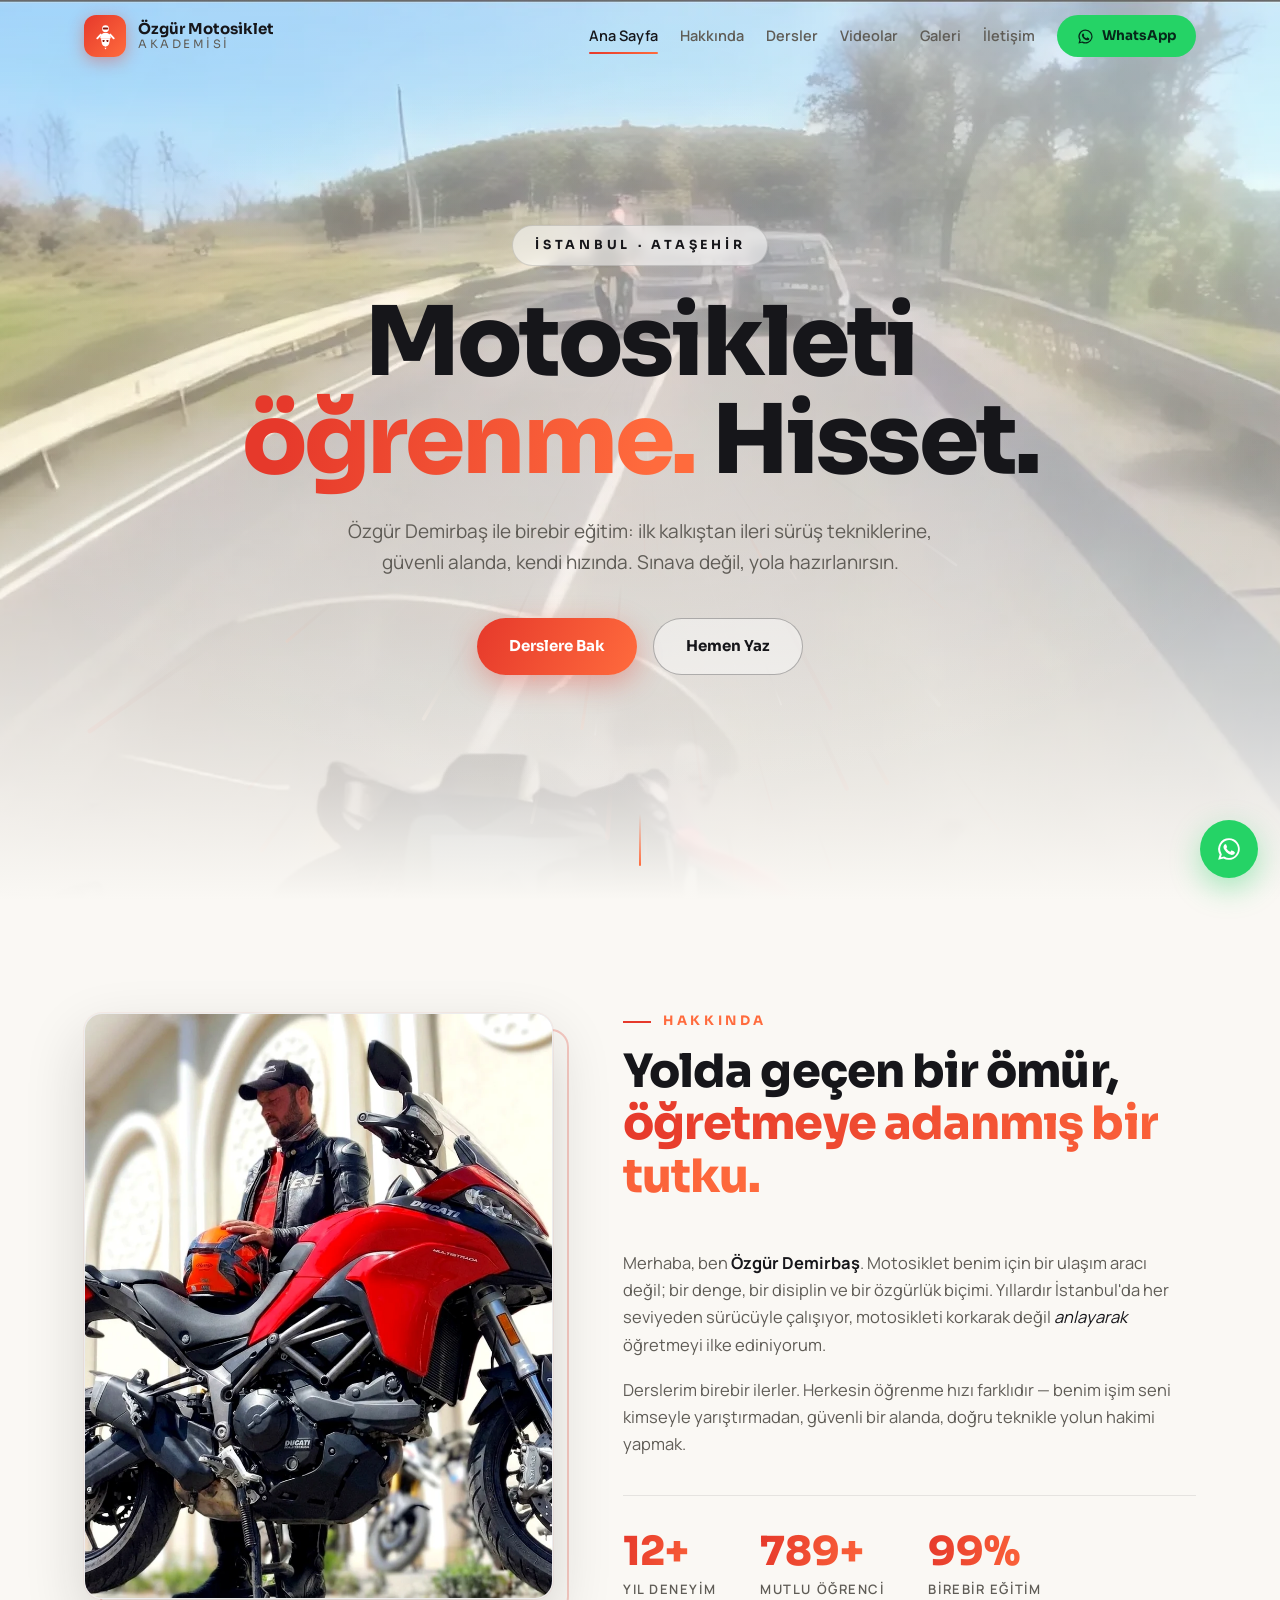
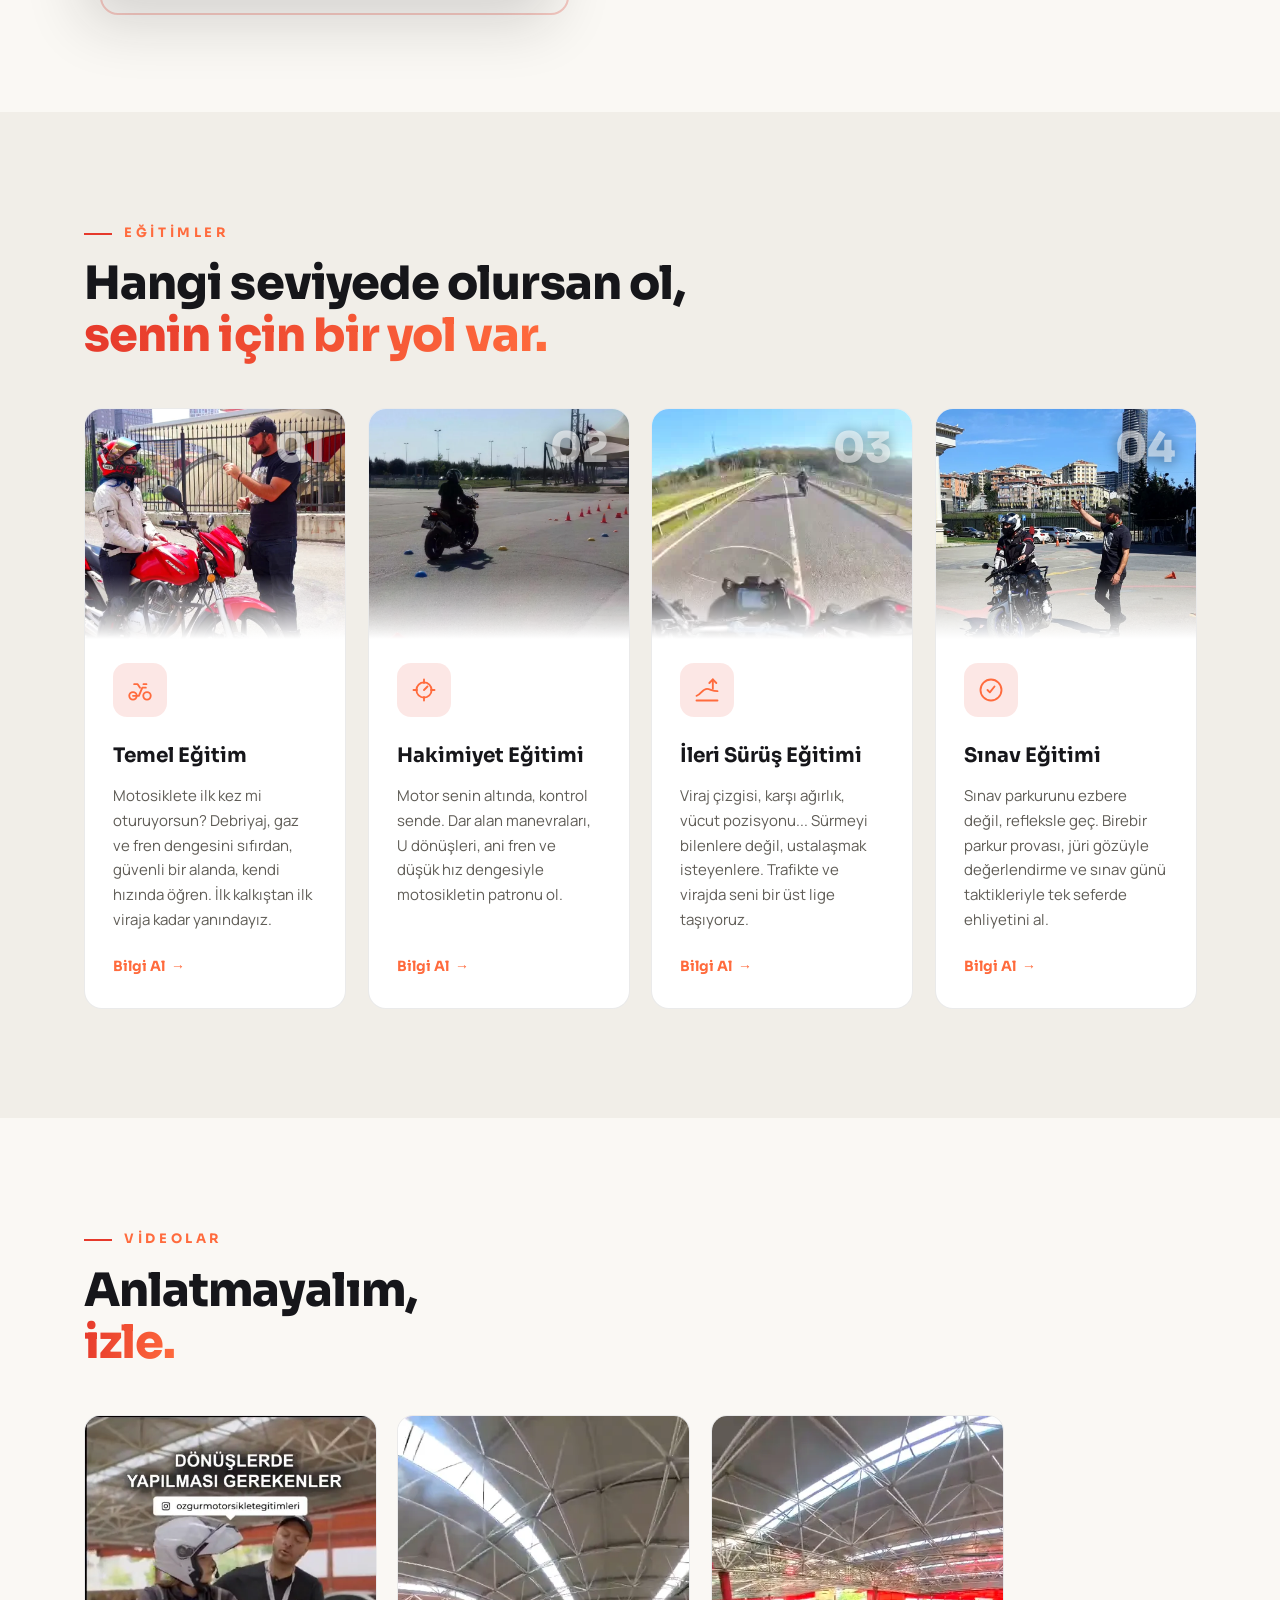
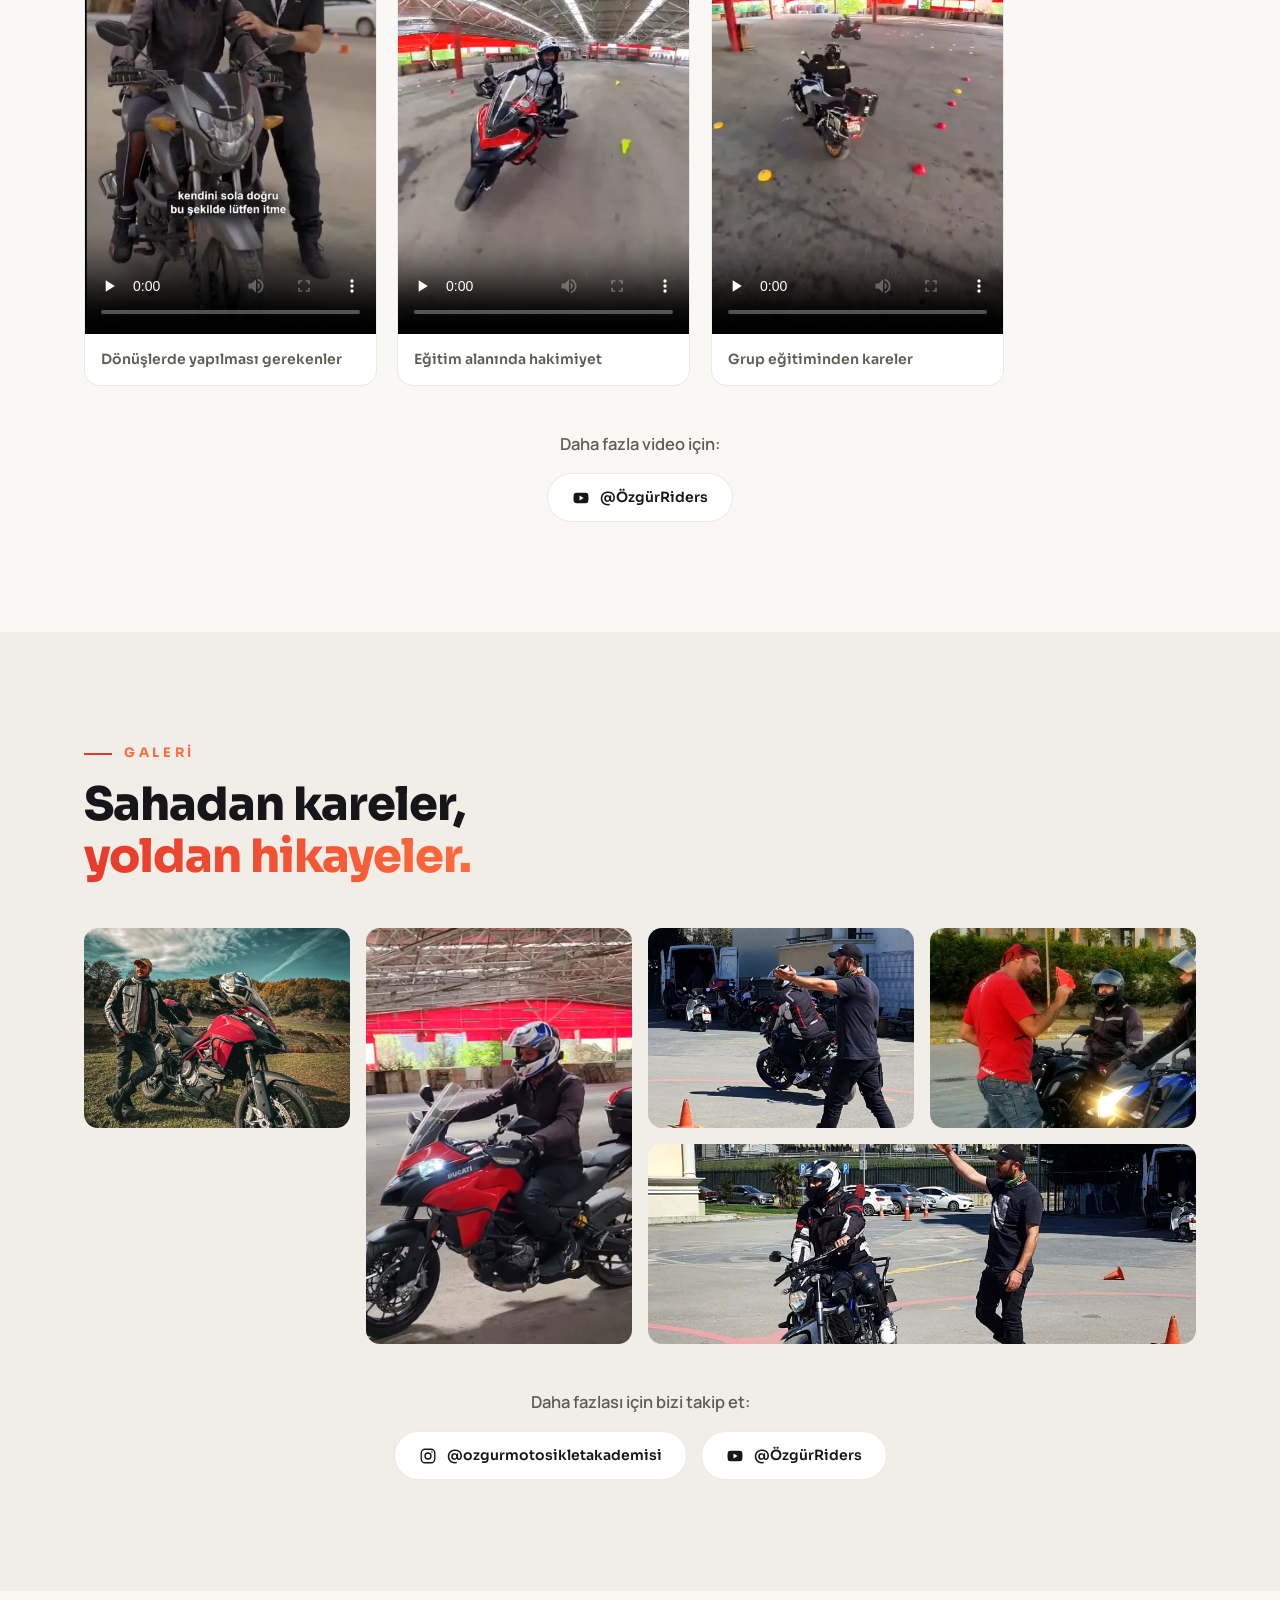
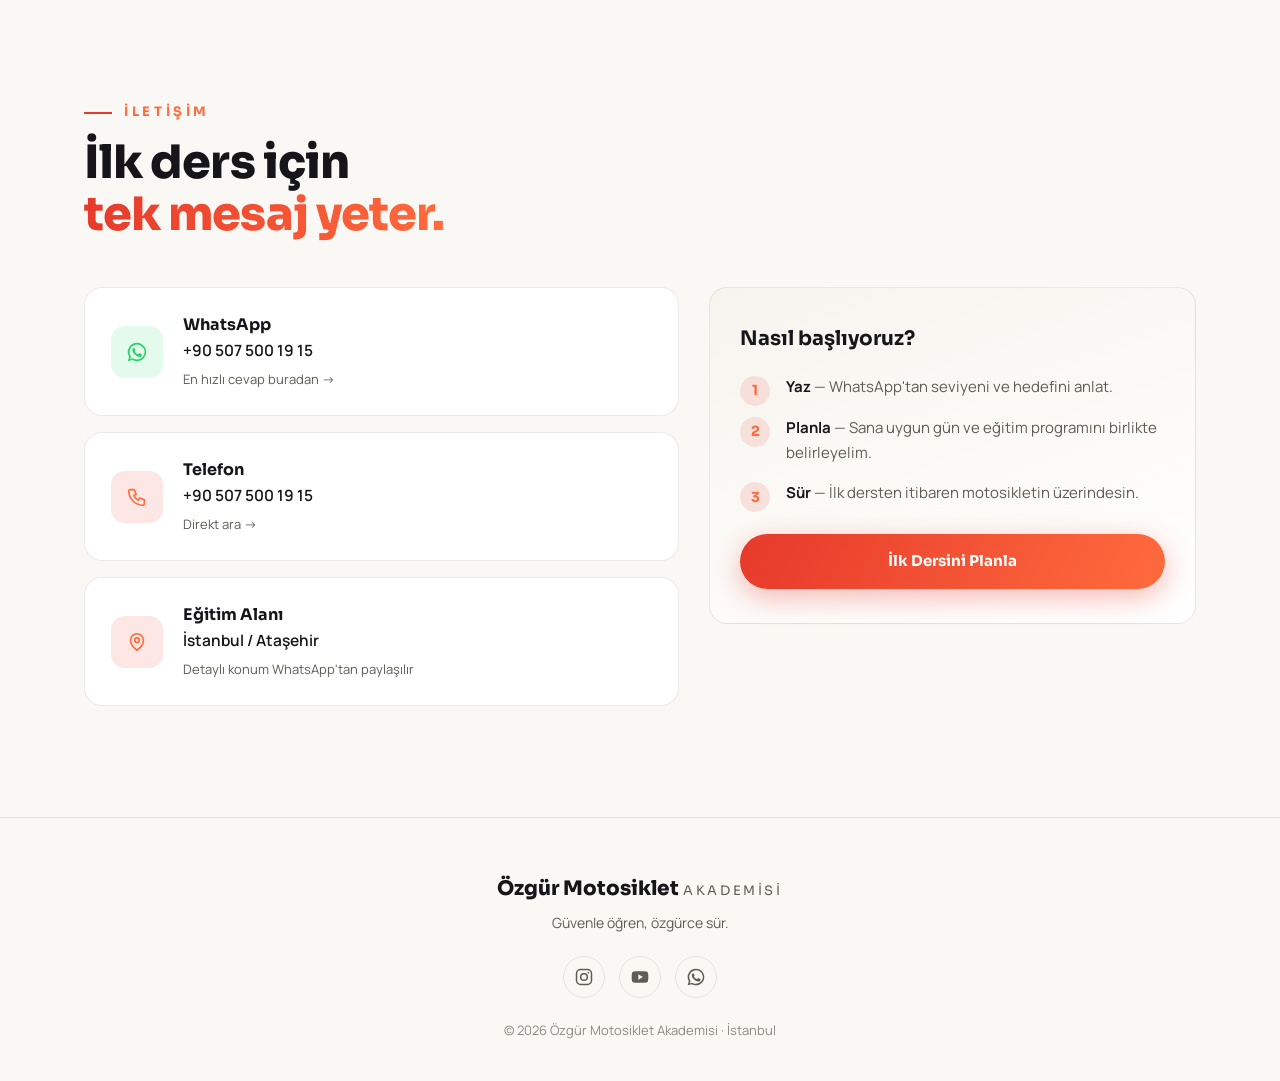
==== commit 102cbbfd: "Yeni surucu-on-gorunum logo, hero 1080p Topaz upscale, isaret fotografi kaldirildi, galeri genis kar" ====
--- a/index.html
+++ b/index.html
@@ -48,7 +48,7 @@
   <link rel="preconnect" href="https://fonts.gstatic.com" crossorigin>
   <link href="https://fonts.googleapis.com/css2?family=Sora:wght@400;600;700;800&family=Manrope:wght@400;500;600;700&display=swap" rel="stylesheet">
   <link rel="stylesheet" href="css/style.css?v=4">
-  <link rel="icon" href="data:image/svg+xml,<svg xmlns='http://www.w3.org/2000/svg' viewBox='0 0 48 48'><rect width='48' height='48' rx='12' fill='%23e6392b'/><path d='M24 8.5C14.2 8.5 7.8 16 7.8 24.9V32.7c0 4.2 3.4 7.6 7.6 7.6h17.2c4.2 0 7.6-3.4 7.6-7.6v-7.8C40.2 16 33.8 8.5 24 8.5Z' fill='white'/><rect x='11.5' y='21.8' width='25' height='8.2' rx='4.1' fill='%23891a0d'/></svg>">
+  <link rel="icon" href="data:image/svg+xml,<svg xmlns='http://www.w3.org/2000/svg' viewBox='0 0 48 48'><rect width='48' height='48' rx='12' fill='%23e6392b'/><circle cx='24' cy='11' r='5.6' fill='white'/><rect x='19.6' y='9.3' width='8.8' height='3.2' rx='1.6' fill='%23891a0d'/><path d='M24 17.8c-4.3 0-7.3 2.2-8.2 5.8l-.9 3.4h18.2l-.9-3.4c-.9-3.6-3.9-5.8-8.2-5.8Z' fill='white'/><path d='M16.2 21 10.6 27M31.8 21l5.6 6' stroke='white' stroke-width='3.2' stroke-linecap='round'/><path d='M16.4 27h15.2l-1.6 8.8c-.3 2-1.7 3.6-3.6 4.2L24 40.9l-2.4-.9c-1.9-.6-3.3-2.2-3.6-4.2Z' fill='white'/><path d='M19 30.2h3.8l-1 3.1h-2.2ZM29 30.2h-3.8l1 3.1h2.2Z' fill='%23891a0d'/></svg>">
 </head>
 <body>
 
@@ -57,7 +57,15 @@
     <div class="nav__inner">
       <a href="#hero" class="nav__logo">
         <span class="nav__logo-mark" aria-hidden="true">
-          <svg viewBox="0 0 48 48" xmlns="http://www.w3.org/2000/svg"><path d="M24 7.5C13.7 7.5 7 15.4 7 24.7V33c0 4.4 3.6 8 8 8h18c4.4 0 8-3.6 8-8v-8.3C41 15.4 34.3 7.5 24 7.5Z" fill="#fff"/><rect x="11" y="21.5" width="26" height="8.6" rx="4.3" fill="#891a0d"/><path d="M15 13.5c2.4-2 5.5-3.2 9-3.2" stroke="#f4b8ae" stroke-width="2" stroke-linecap="round" fill="none"/></svg>
+          <svg viewBox="0 0 48 48" xmlns="http://www.w3.org/2000/svg">
+            <circle cx="24" cy="10" r="6" fill="#fff"/>
+            <rect x="19.2" y="8.2" width="9.6" height="3.4" rx="1.7" fill="#891a0d"/>
+            <path d="M24 17.2c-4.6 0-7.8 2.4-8.8 6.2l-.9 3.6h19.4l-.9-3.6c-1-3.8-4.2-6.2-8.8-6.2Z" fill="#fff"/>
+            <path d="M15.6 20.6 9.4 27.2M32.4 20.6l6.2 6.6" stroke="#fff" stroke-width="3.4" stroke-linecap="round"/>
+            <path d="M15.8 27h16.4l-1.7 9.6c-.4 2.1-1.8 3.8-3.8 4.5L24 42.2l-2.7-1.1c-2-.7-3.4-2.4-3.8-4.5Z" fill="#fff"/>
+            <path d="M18.6 30.4h4.1l-1.1 3.4h-2.4ZM29.4 30.4h-4.1l1.1 3.4h2.4Z" fill="#891a0d"/>
+            <path d="M22.2 44.2h3.6L24 47Z" fill="#fff"/>
+          </svg>
         </span>
         <span class="nav__logo-text">Özgür Motosiklet<em>Akademisi</em></span>
       </a>
@@ -264,8 +272,7 @@
         <figure class="gallery__item gallery__item--tall reveal" data-anim="zoom-in" data-delay="80"><img src="assets/img/galeri-2.webp" alt="Eğitimden kare" onerror="this.parentElement.classList.add('is-placeholder'); this.remove()"></figure>
         <figure class="gallery__item reveal" data-anim="zoom-in" data-delay="160"><img src="assets/img/galeri-3.webp" alt="Eğitimden kare" onerror="this.parentElement.classList.add('is-placeholder'); this.remove()"></figure>
         <figure class="gallery__item reveal" data-anim="zoom-in" data-delay="240"><img src="assets/img/galeri-4.webp" alt="Eğitimden kare" onerror="this.parentElement.classList.add('is-placeholder'); this.remove()"></figure>
-        <figure class="gallery__item gallery__item--wide reveal" data-anim="zoom-in" data-delay="320"><img src="assets/img/galeri-5.webp" alt="Eğitimden kare" onerror="this.parentElement.classList.add('is-placeholder'); this.remove()"></figure>
-        <figure class="gallery__item reveal" data-anim="zoom-in" data-delay="400"><img src="assets/img/galeri-6.webp" alt="Eğitimden kare" onerror="this.parentElement.classList.add('is-placeholder'); this.remove()"></figure>
+        <figure class="gallery__item gallery__item--wide reveal" data-anim="zoom-in" data-delay="320"><img src="assets/img/galeri-6-genis.webp" alt="Eğitimden kare" onerror="this.parentElement.classList.add('is-placeholder'); this.remove()"></figure>
       </div>
       <div class="gallery__social reveal" data-anim="fade-up">
         <p>Daha fazlası için bizi takip et:</p>
--- a/css/style.css
+++ b/css/style.css
@@ -482,7 +482,7 @@
 .gallery__item:hover img { transform: scale(1.07); }
 .gallery__item--tall { grid-row: span 2; }
 .gallery__item--wide { grid-column: span 2; }
-.gallery__item--wide img { object-position: center 32%; }
+.gallery__item--wide img { object-position: center 50%; }
 .gallery__item:nth-child(4) img { object-position: center 18%; }
 .gallery__item.is-placeholder::after {
   content: "📷";
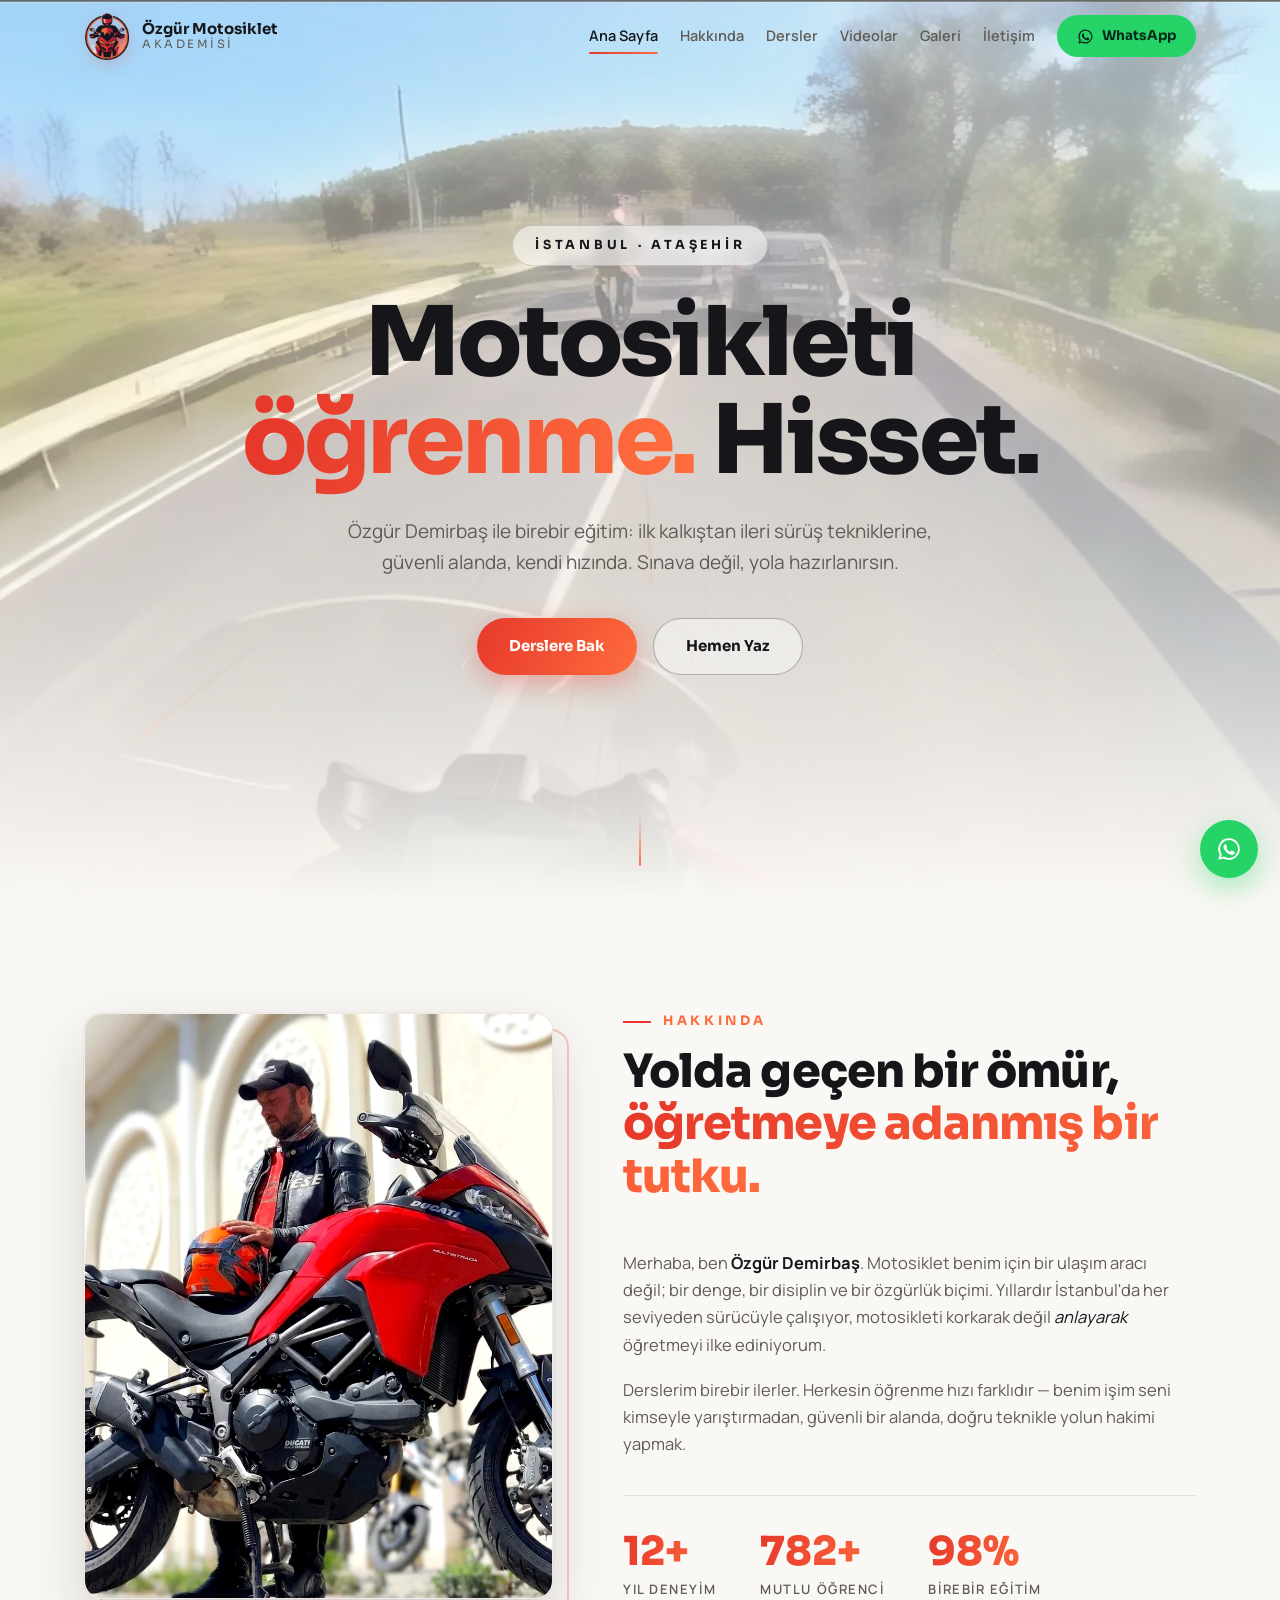
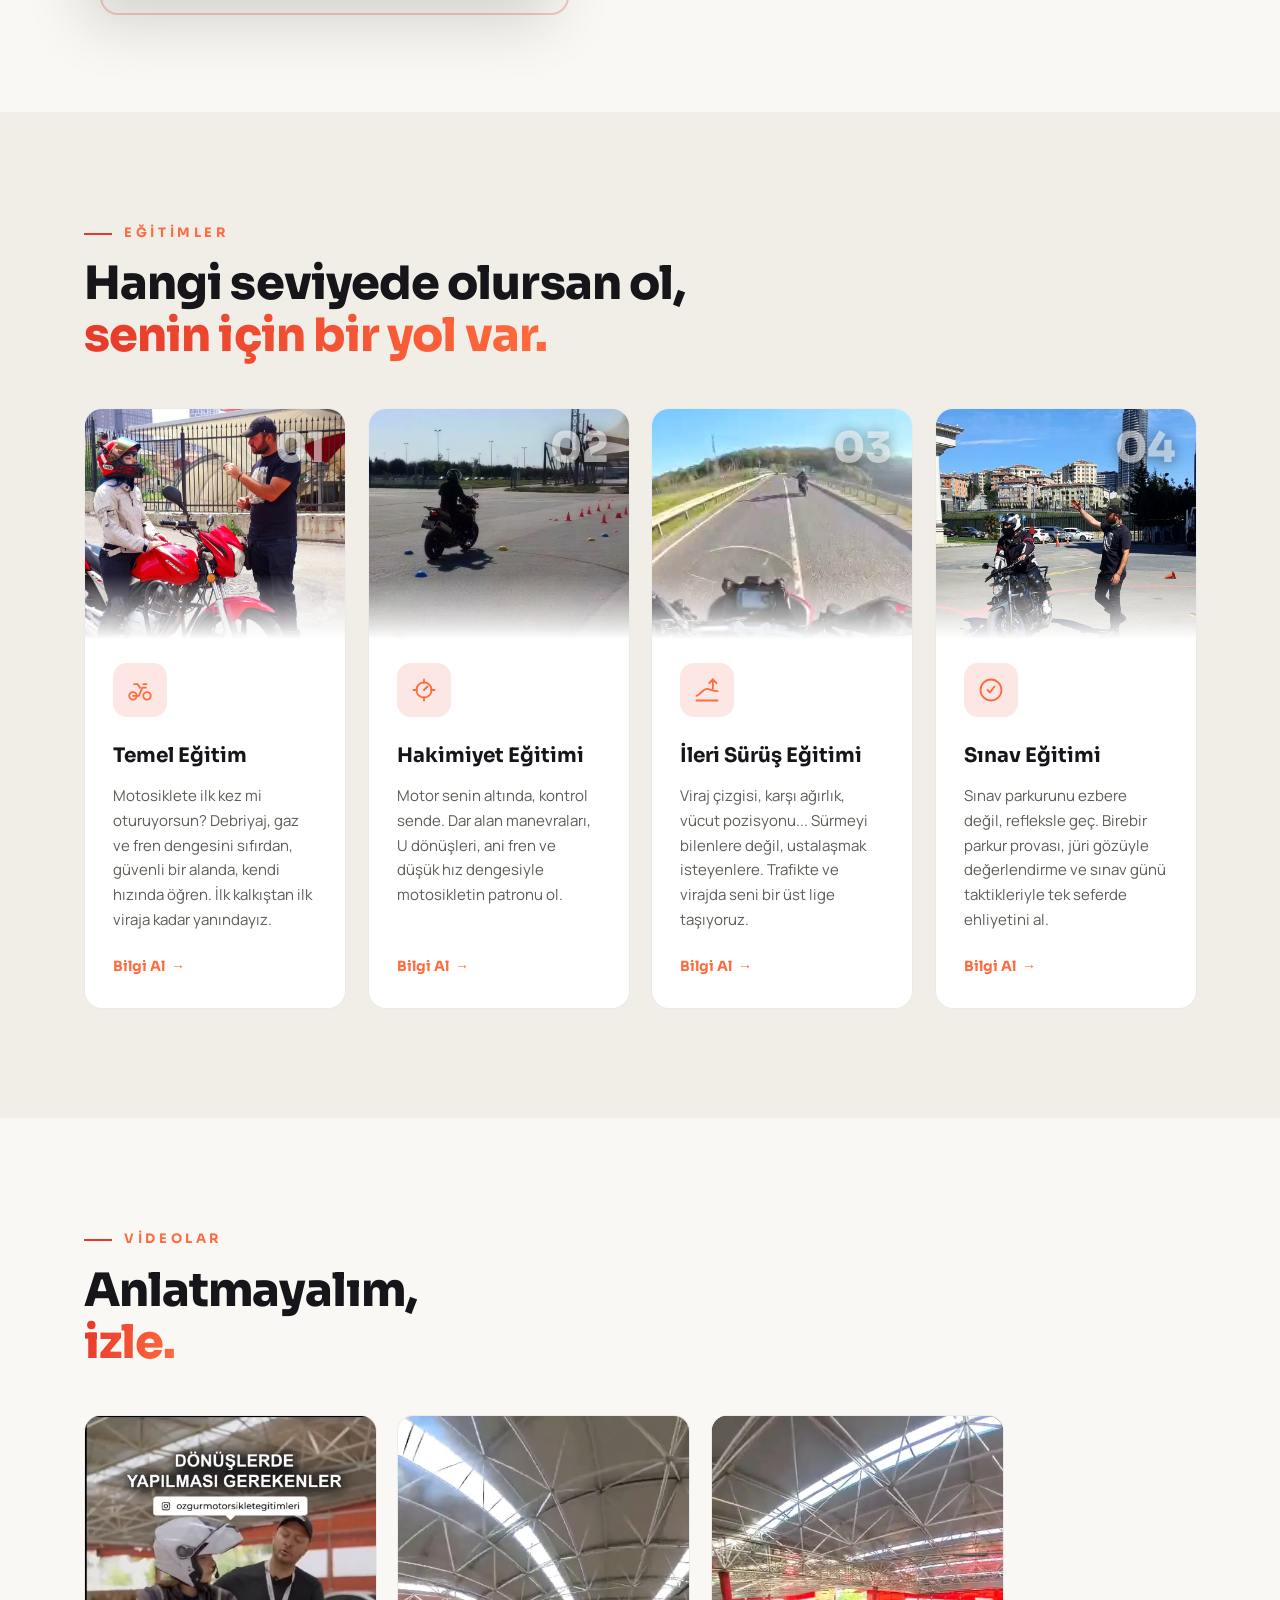
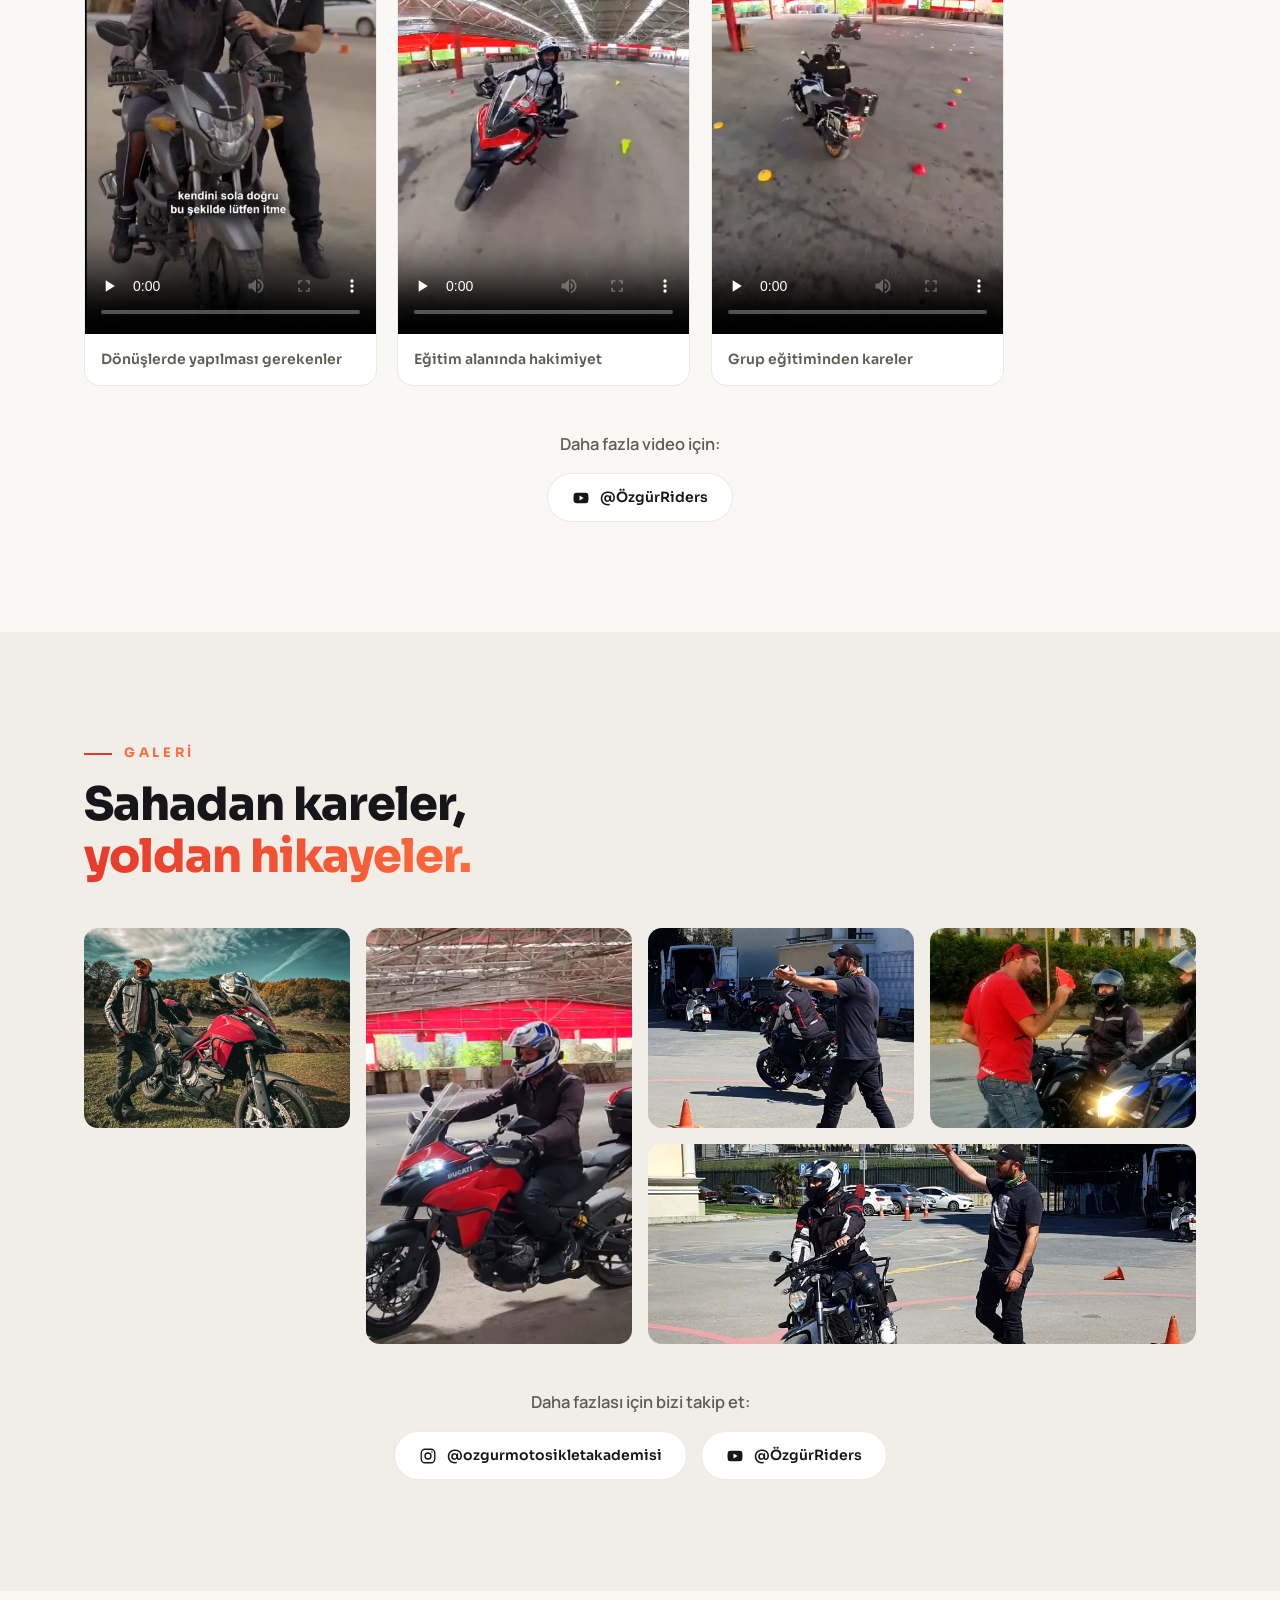
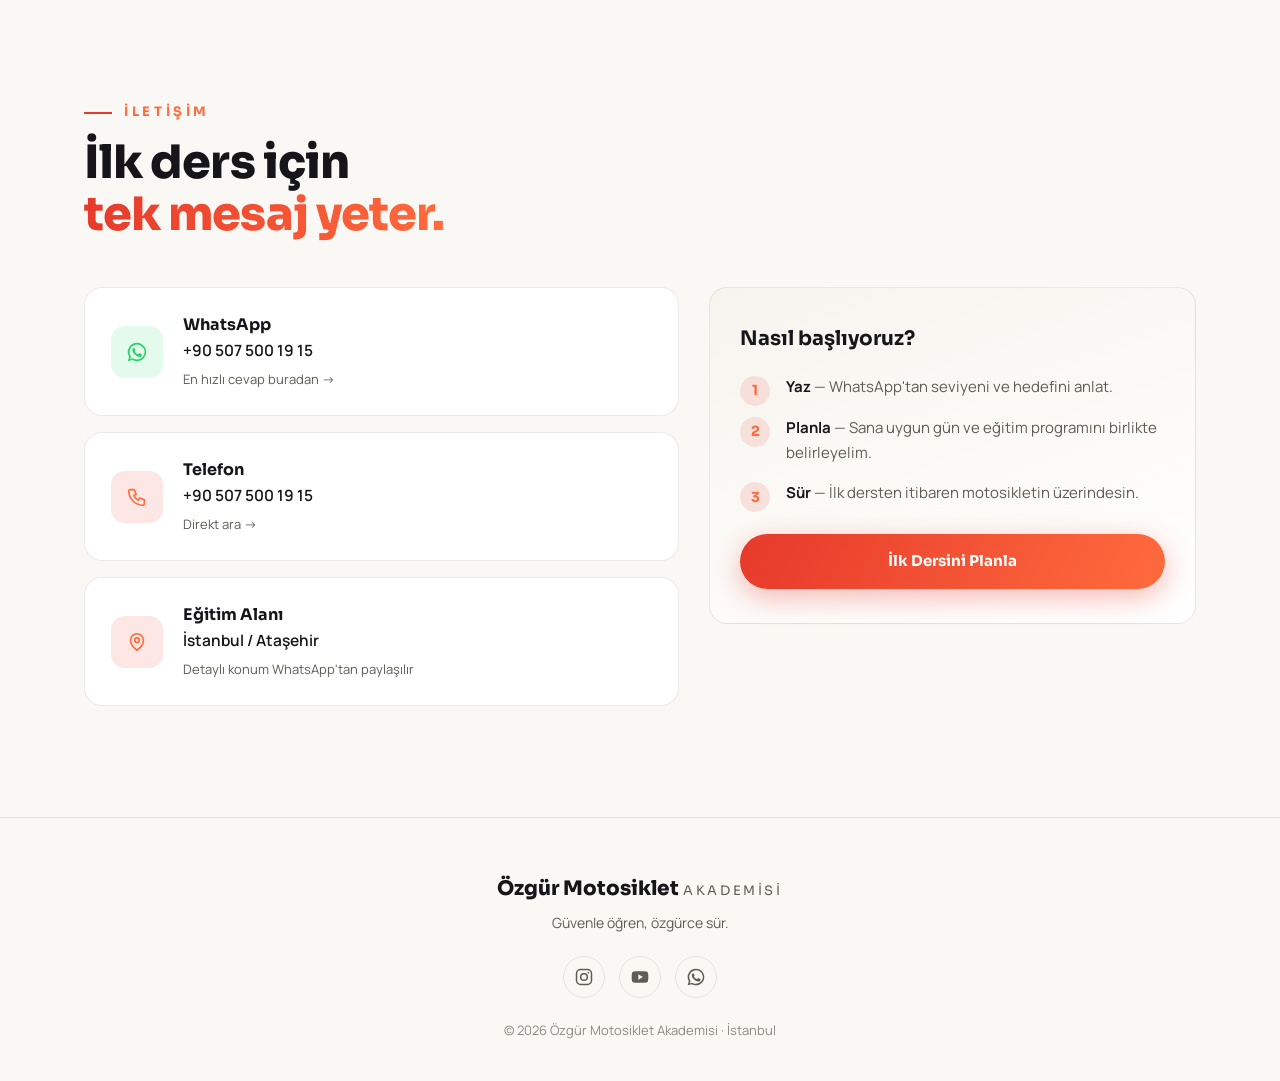
==== commit a83e37ef: "Profesyonel logo: daire rozetli surucu ambleni (Higgsfield) + favicon" ====
--- a/index.html
+++ b/index.html
@@ -48,7 +48,7 @@
   <link rel="preconnect" href="https://fonts.gstatic.com" crossorigin>
   <link href="https://fonts.googleapis.com/css2?family=Sora:wght@400;600;700;800&family=Manrope:wght@400;500;600;700&display=swap" rel="stylesheet">
   <link rel="stylesheet" href="css/style.css?v=4">
-  <link rel="icon" href="data:image/svg+xml,<svg xmlns='http://www.w3.org/2000/svg' viewBox='0 0 48 48'><rect width='48' height='48' rx='12' fill='%23e6392b'/><circle cx='24' cy='11' r='5.6' fill='white'/><rect x='19.6' y='9.3' width='8.8' height='3.2' rx='1.6' fill='%23891a0d'/><path d='M24 17.8c-4.3 0-7.3 2.2-8.2 5.8l-.9 3.4h18.2l-.9-3.4c-.9-3.6-3.9-5.8-8.2-5.8Z' fill='white'/><path d='M16.2 21 10.6 27M31.8 21l5.6 6' stroke='white' stroke-width='3.2' stroke-linecap='round'/><path d='M16.4 27h15.2l-1.6 8.8c-.3 2-1.7 3.6-3.6 4.2L24 40.9l-2.4-.9c-1.9-.6-3.3-2.2-3.6-4.2Z' fill='white'/><path d='M19 30.2h3.8l-1 3.1h-2.2ZM29 30.2h-3.8l1 3.1h2.2Z' fill='%23891a0d'/></svg>">
+  <link rel="icon" type="image/png" href="assets/img/favicon.png">
 </head>
 <body>
 
@@ -57,15 +57,7 @@
     <div class="nav__inner">
       <a href="#hero" class="nav__logo">
         <span class="nav__logo-mark" aria-hidden="true">
-          <svg viewBox="0 0 48 48" xmlns="http://www.w3.org/2000/svg">
-            <circle cx="24" cy="10" r="6" fill="#fff"/>
-            <rect x="19.2" y="8.2" width="9.6" height="3.4" rx="1.7" fill="#891a0d"/>
-            <path d="M24 17.2c-4.6 0-7.8 2.4-8.8 6.2l-.9 3.6h19.4l-.9-3.6c-1-3.8-4.2-6.2-8.8-6.2Z" fill="#fff"/>
-            <path d="M15.6 20.6 9.4 27.2M32.4 20.6l6.2 6.6" stroke="#fff" stroke-width="3.4" stroke-linecap="round"/>
-            <path d="M15.8 27h16.4l-1.7 9.6c-.4 2.1-1.8 3.8-3.8 4.5L24 42.2l-2.7-1.1c-2-.7-3.4-2.4-3.8-4.5Z" fill="#fff"/>
-            <path d="M18.6 30.4h4.1l-1.1 3.4h-2.4ZM29.4 30.4h-4.1l1.1 3.4h2.4Z" fill="#891a0d"/>
-            <path d="M22.2 44.2h3.6L24 47Z" fill="#fff"/>
-          </svg>
+          <img src="assets/img/logo.webp" alt="" width="44" height="46">
         </span>
         <span class="nav__logo-text">Özgür Motosiklet<em>Akademisi</em></span>
       </a>
--- a/css/style.css
+++ b/css/style.css
@@ -140,14 +140,11 @@
 }
 .nav__logo { display: flex; align-items: center; gap: 12px; }
 .nav__logo-mark {
-  background: linear-gradient(135deg, var(--accent), var(--accent-hot));
-  width: 42px; height: 42px;
-  border-radius: 12px;
+  width: 46px; height: 46px;
   display: grid;
   place-items: center;
-  box-shadow: 0 4px 16px rgba(230, 57, 43, 0.4);
-}
-.nav__logo-mark svg { width: 27px; height: 27px; display: block; }
+}
+.nav__logo-mark img { width: 44px; height: auto; display: block; filter: drop-shadow(0 3px 8px rgba(230, 57, 43, 0.25)); }
 .nav__logo-text {
   font-family: var(--font-display);
   font-weight: 700;
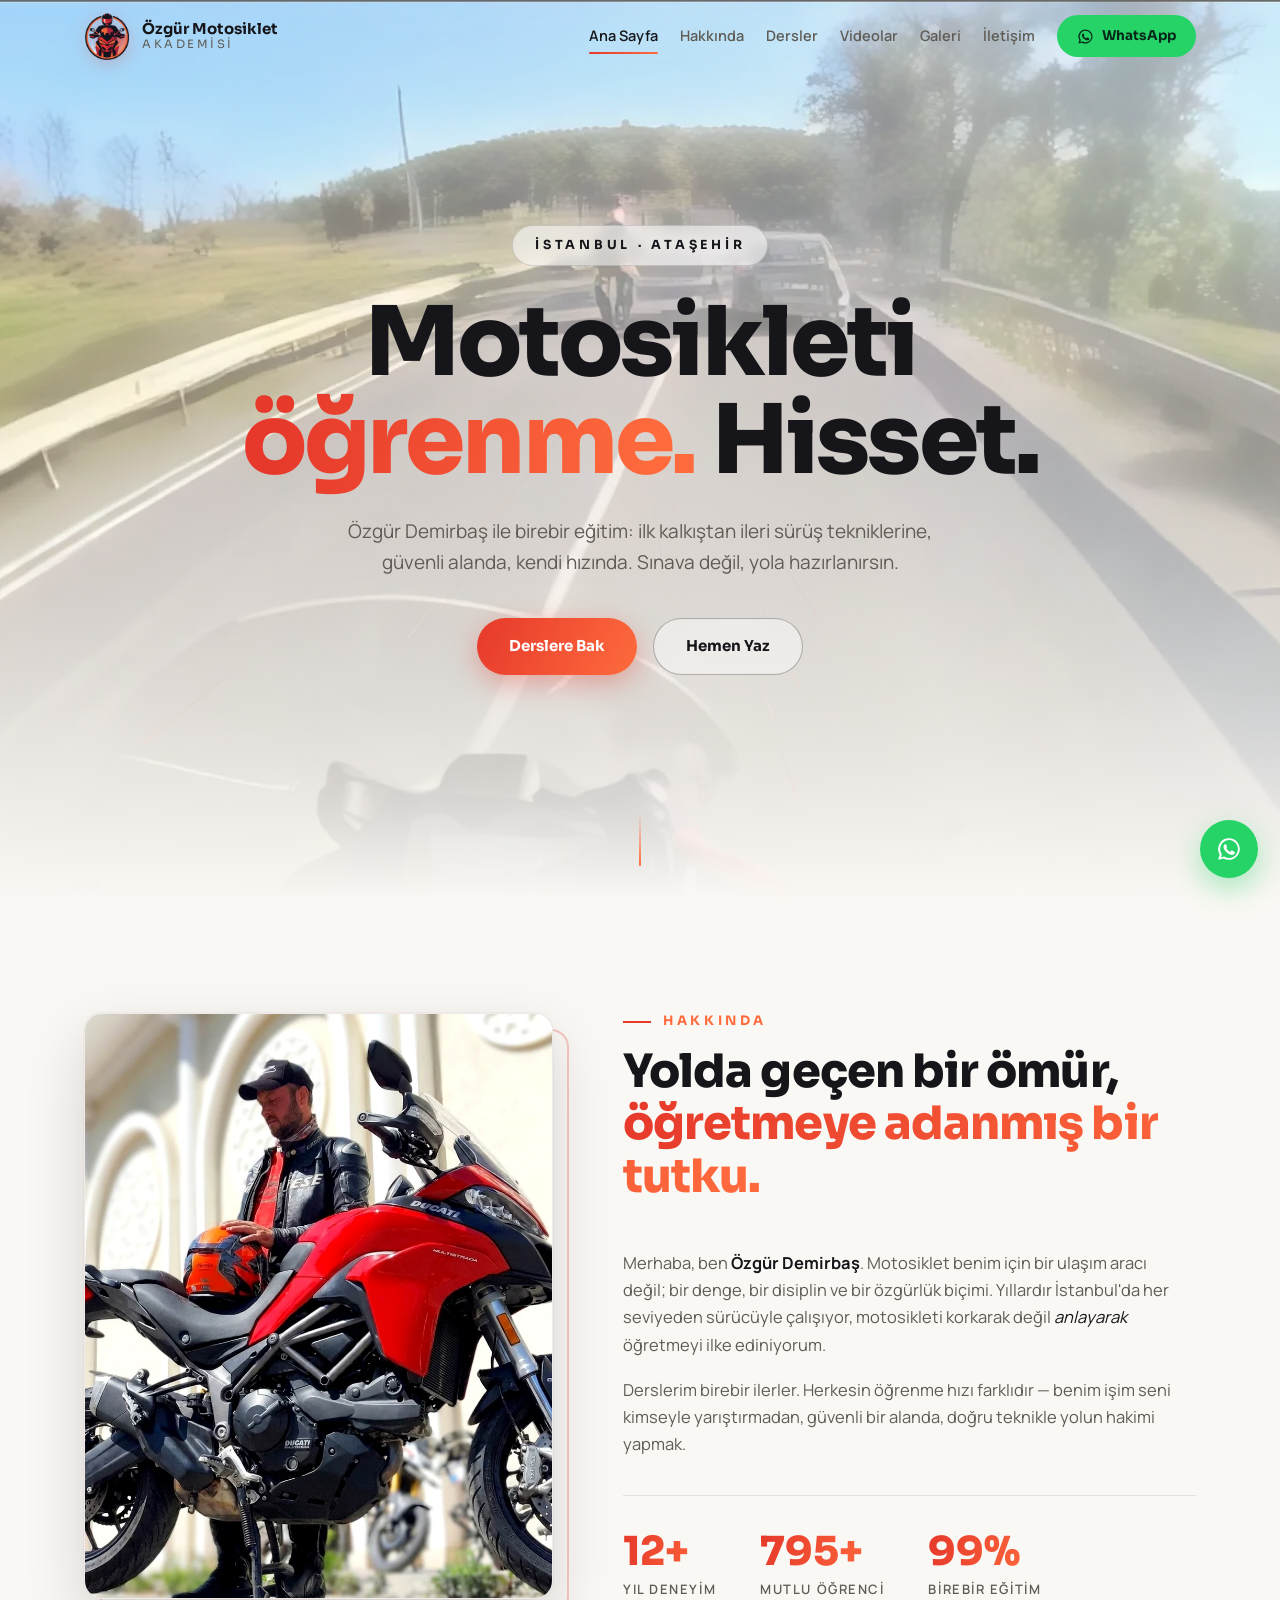
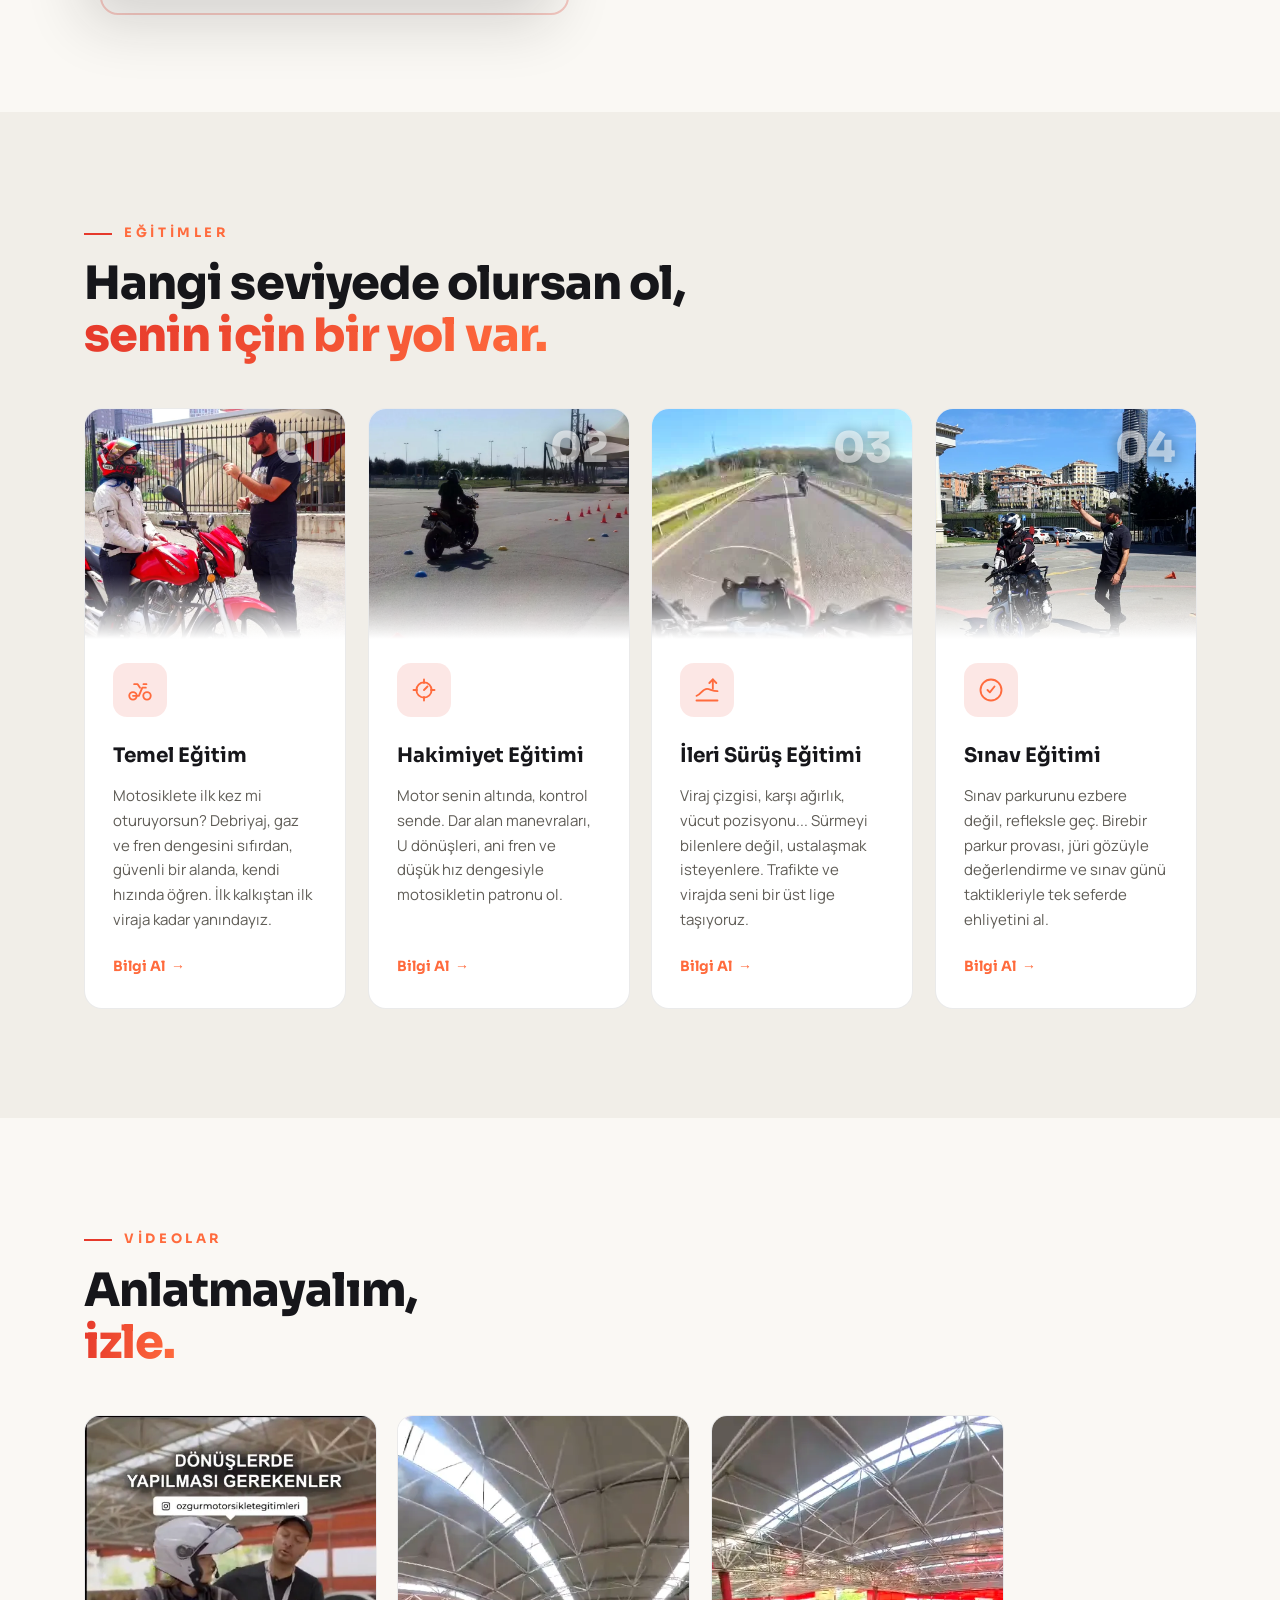
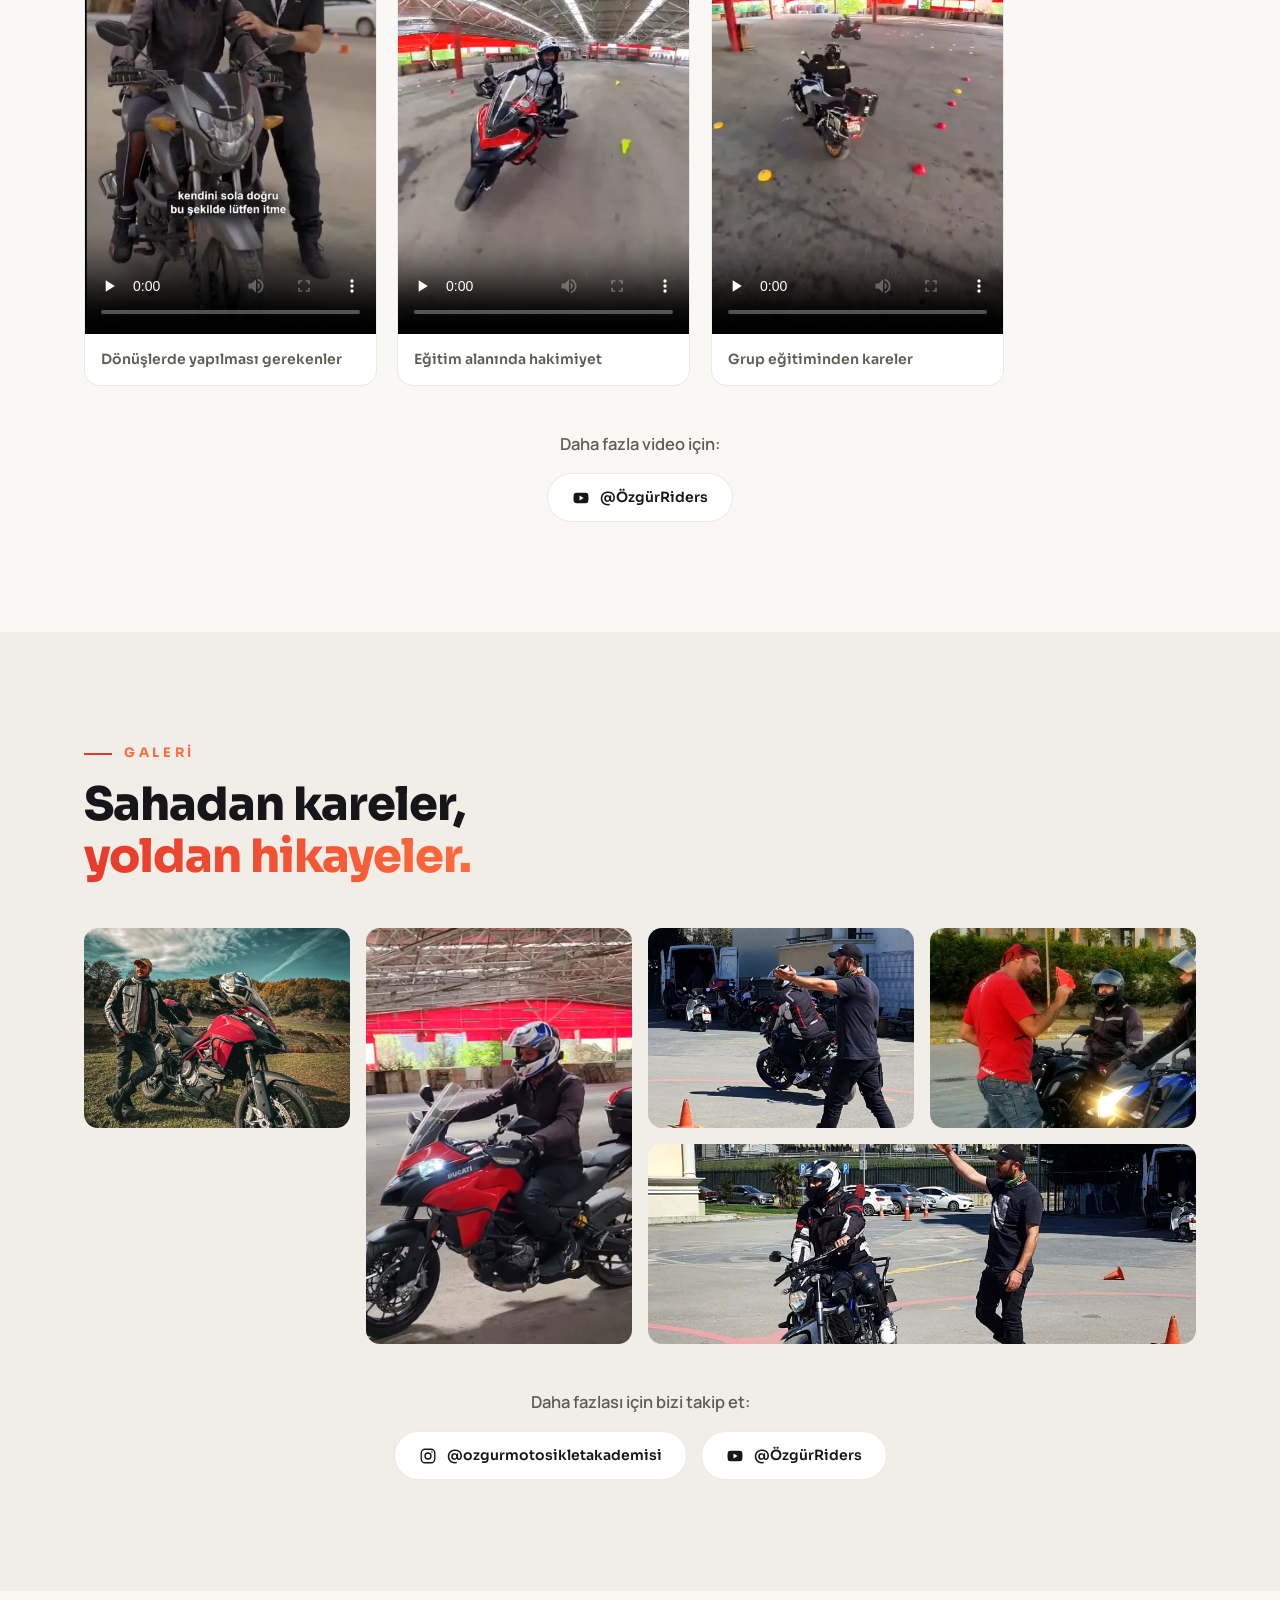
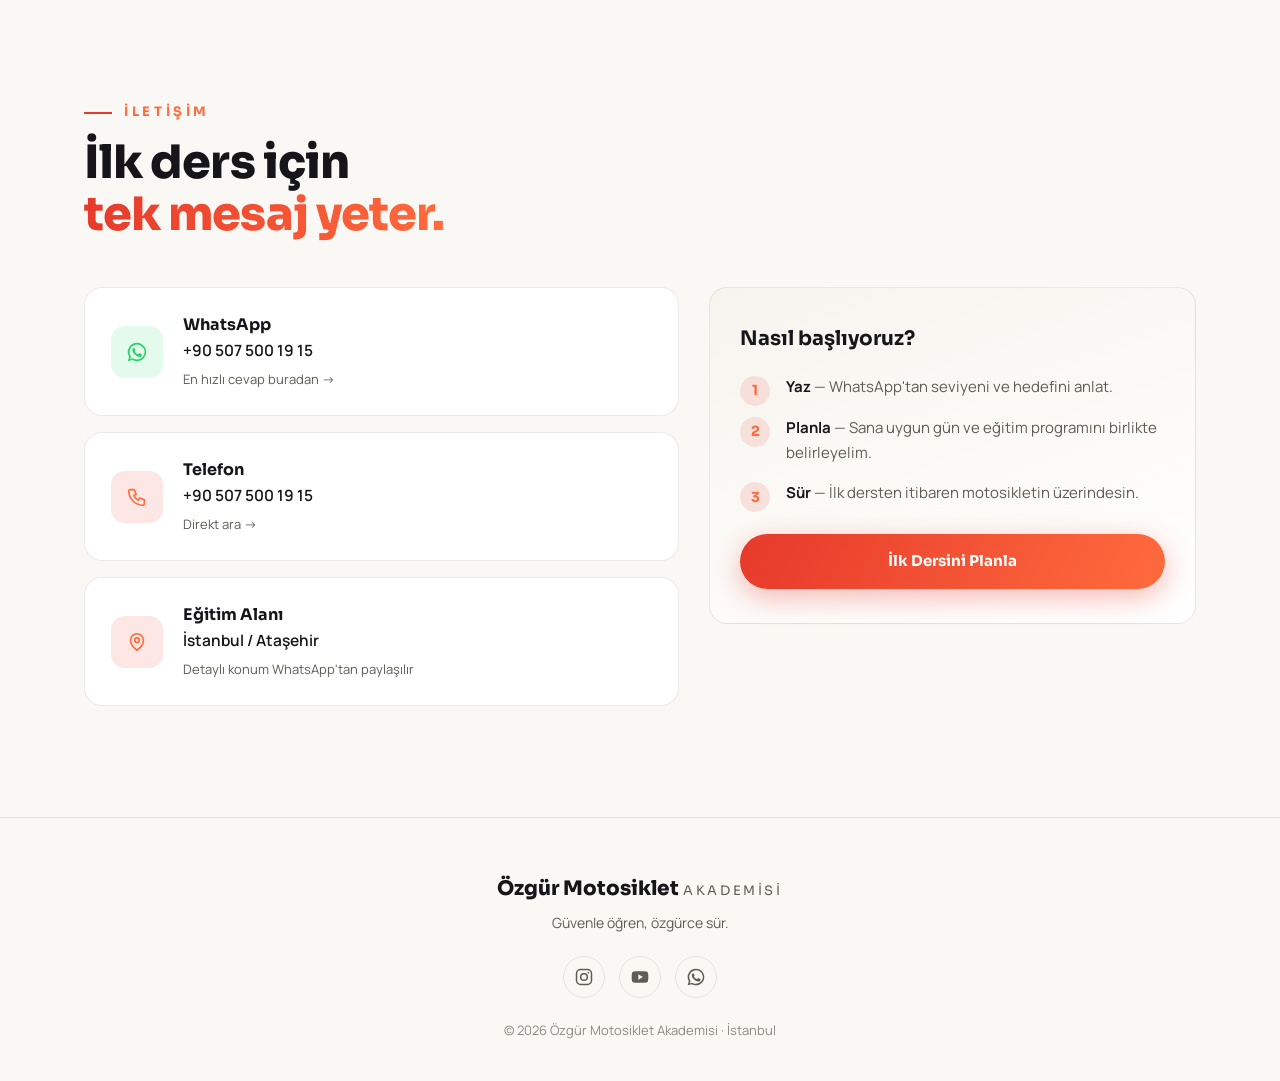
==== commit 3217c283: "Ozel domain: ozgurmotosikletakademi.com — CNAME + SEO adresleri" ====
--- a/index.html
+++ b/index.html
@@ -6,24 +6,24 @@
   <title>Motosiklet Eğitimi İstanbul Ataşehir | Özgür Motosiklet Akademisi</title>
   <meta name="description" content="İstanbul Ataşehir'de birebir motosiklet eğitimi: temel eğitim, hakimiyet eğitimi, ileri sürüş ve sınav hazırlık. Özgür Demirbaş ile güvenle öğren, özgürce sür. WhatsApp'tan hemen yaz.">
   <meta name="keywords" content="motosiklet eğitimi, motosiklet kursu, motosiklet dersi, İstanbul, Ataşehir, motosiklet sınav eğitimi, ileri sürüş teknikleri, motor kullanmayı öğrenme">
-  <link rel="canonical" href="https://ozgurmotosikletakademisi.com/">
+  <link rel="canonical" href="https://ozgurmotosikletakademi.com/">
   <meta property="og:title" content="Motosiklet Eğitimi İstanbul | Özgür Motosiklet Akademisi">
   <meta property="og:description" content="İstanbul Ataşehir'de profesyonel birebir motosiklet eğitimi. Temel eğitimden ileri sürüşe, sınav hazırlığa kadar. WhatsApp'tan hemen yaz.">
   <meta property="og:type" content="website">
-  <meta property="og:url" content="https://ozgurmotosikletakademisi.com/">
-  <meta property="og:image" content="https://ozgurmotosikletakademisi.com/assets/img/hero-poster.webp">
+  <meta property="og:url" content="https://ozgurmotosikletakademi.com/">
+  <meta property="og:image" content="https://ozgurmotosikletakademi.com/assets/img/hero-poster.webp">
   <meta property="og:locale" content="tr_TR">
   <meta name="twitter:card" content="summary_large_image">
   <script type="application/ld+json">
   {
     "@context": "https://schema.org",
     "@type": "LocalBusiness",
-    "@id": "https://ozgurmotosikletakademisi.com/#akademi",
+    "@id": "https://ozgurmotosikletakademi.com/#akademi",
     "name": "Özgür Motosiklet Akademisi",
     "description": "İstanbul Ataşehir'de birebir motosiklet eğitimi: temel eğitim, hakimiyet eğitimi, ileri sürüş eğitimi ve sınav hazırlık eğitimi.",
-    "url": "https://ozgurmotosikletakademisi.com/",
+    "url": "https://ozgurmotosikletakademi.com/",
     "telephone": "+905075001915",
-    "image": "https://ozgurmotosikletakademisi.com/assets/img/hero-poster.webp",
+    "image": "https://ozgurmotosikletakademi.com/assets/img/hero-poster.webp",
     "address": {
       "@type": "PostalAddress",
       "addressLocality": "Ataşehir",
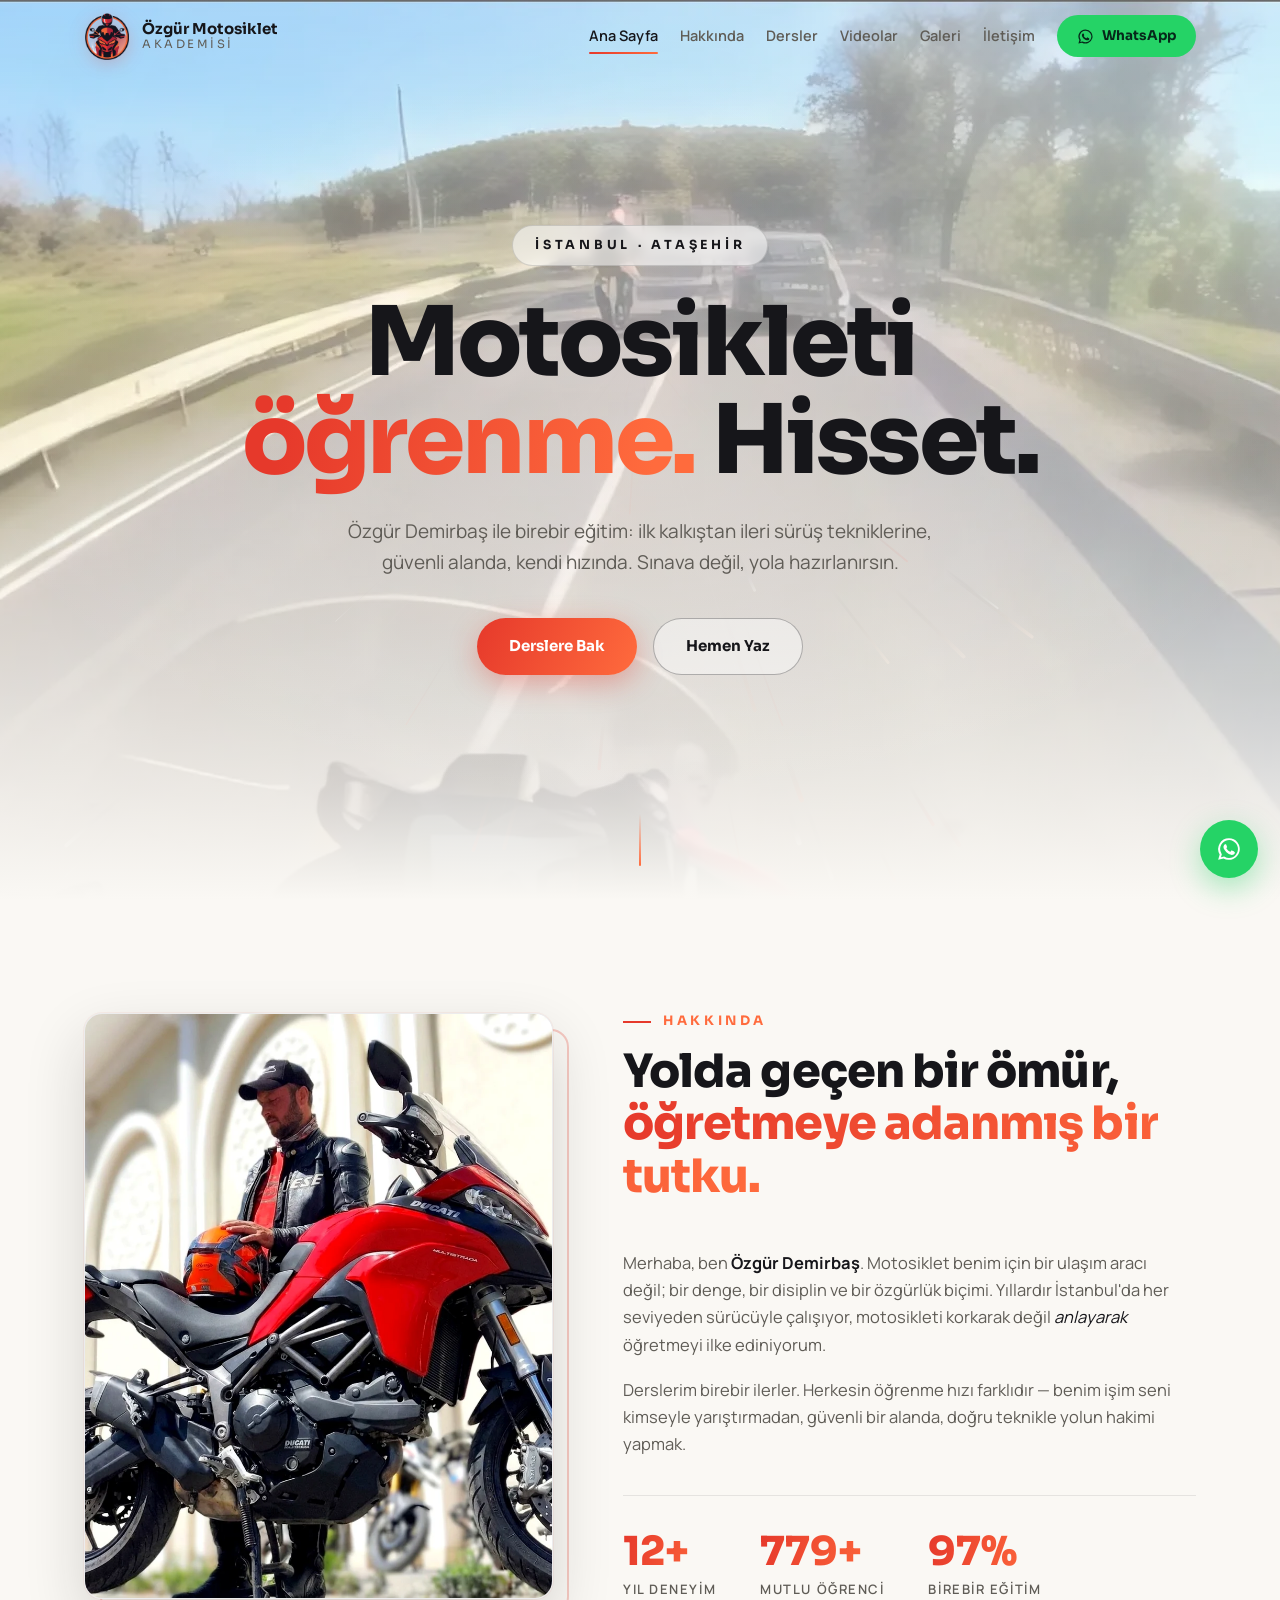
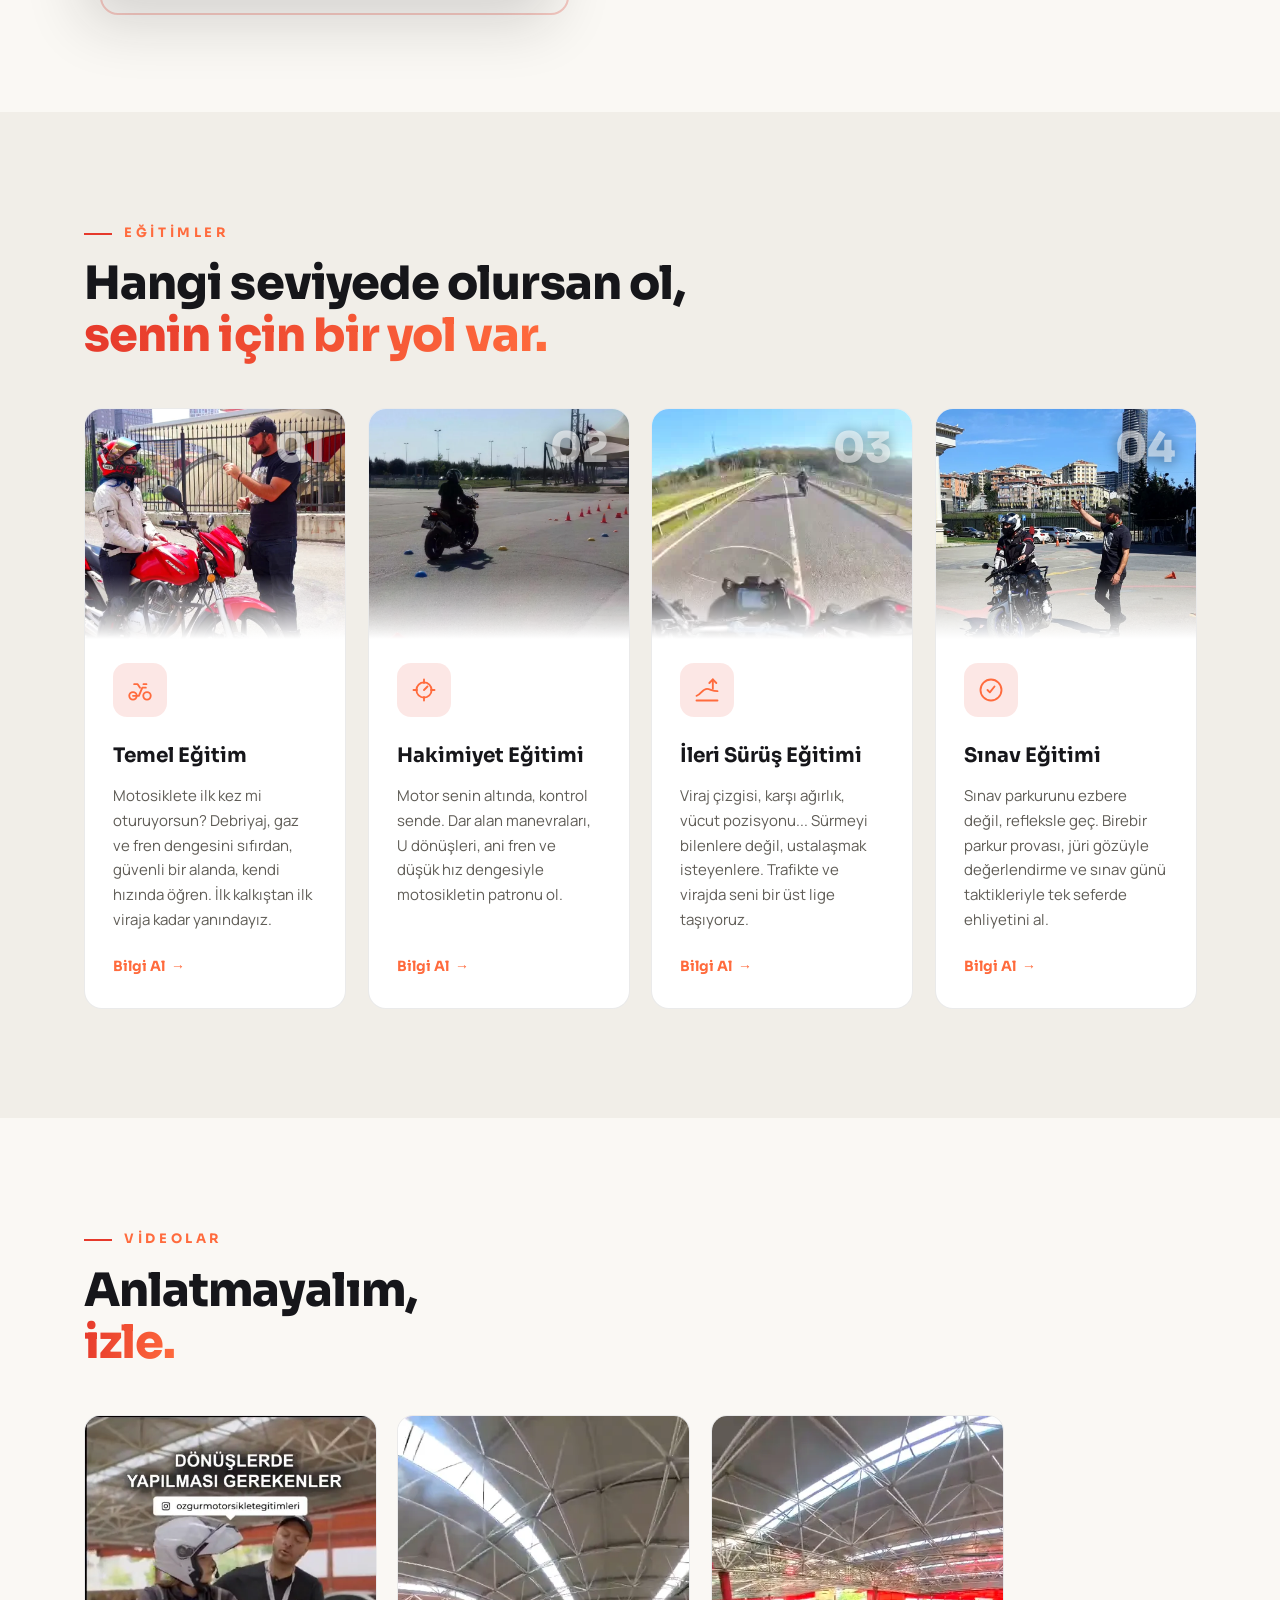
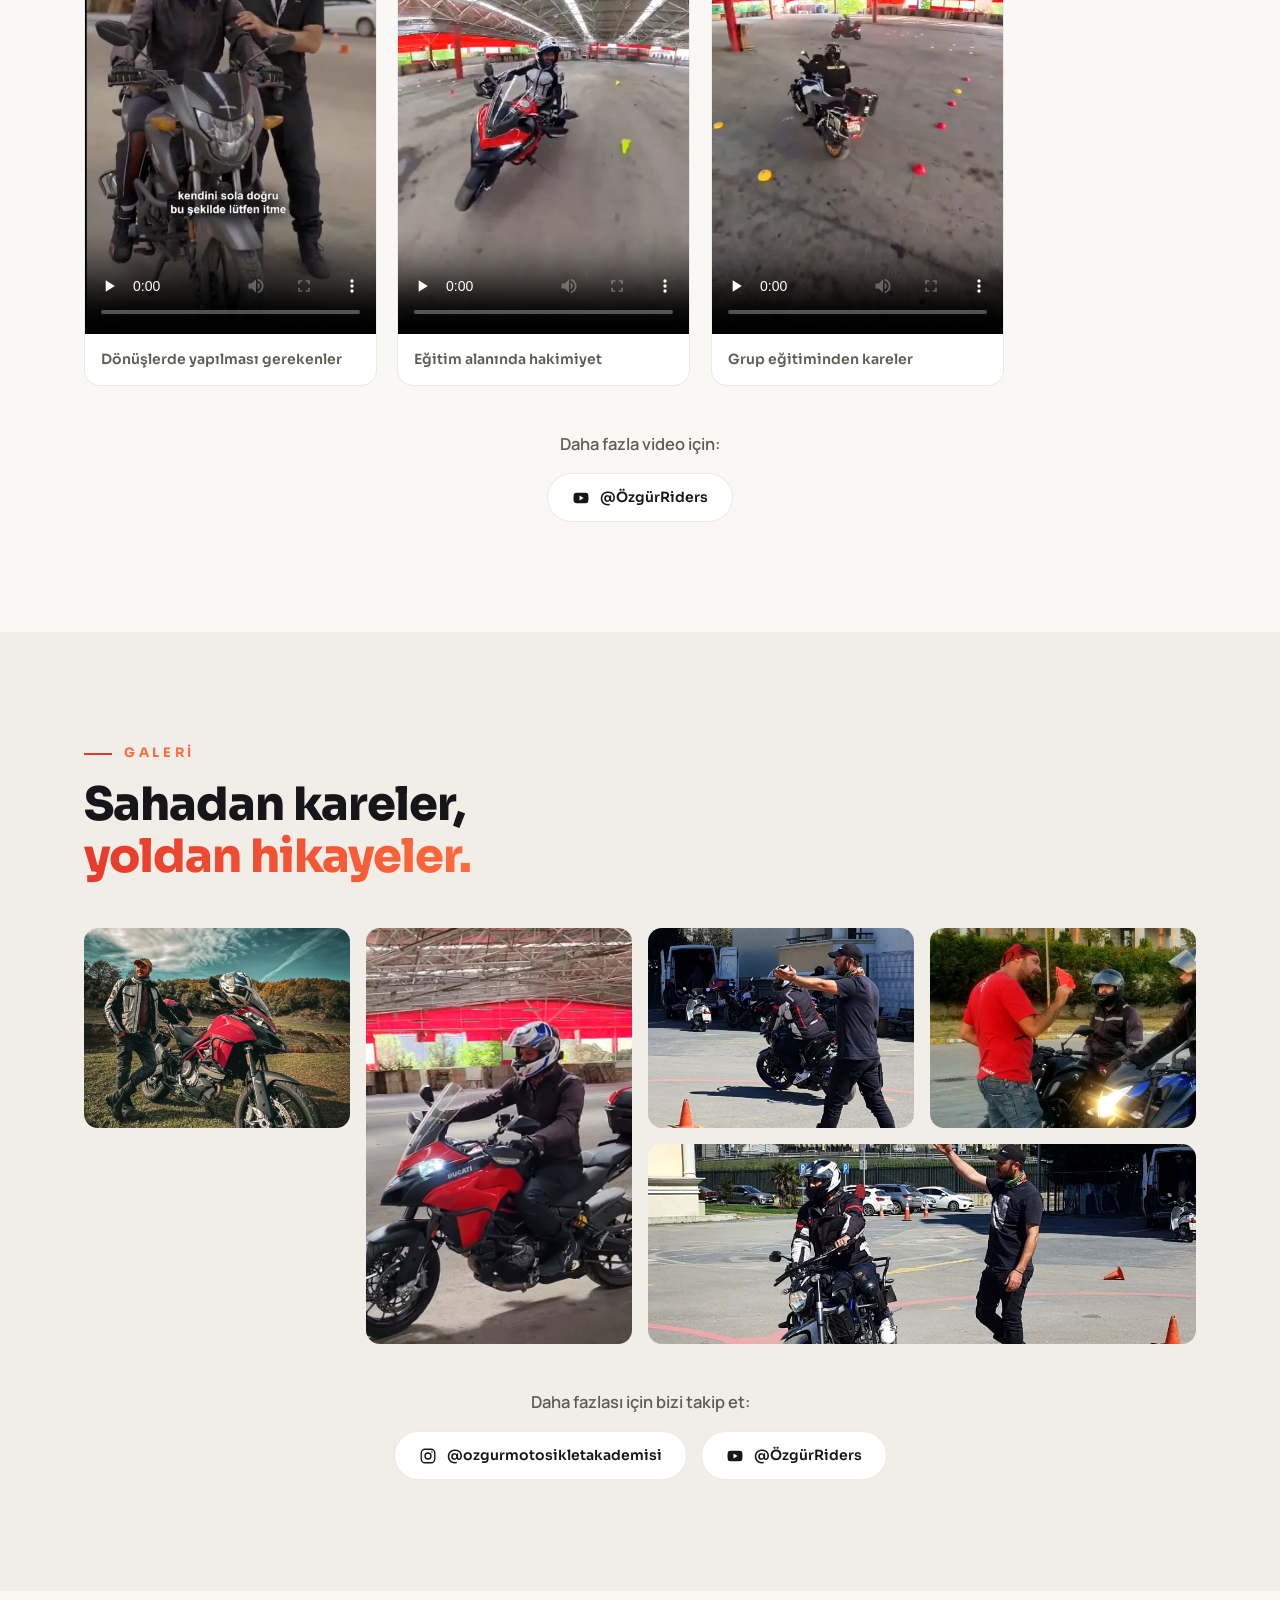
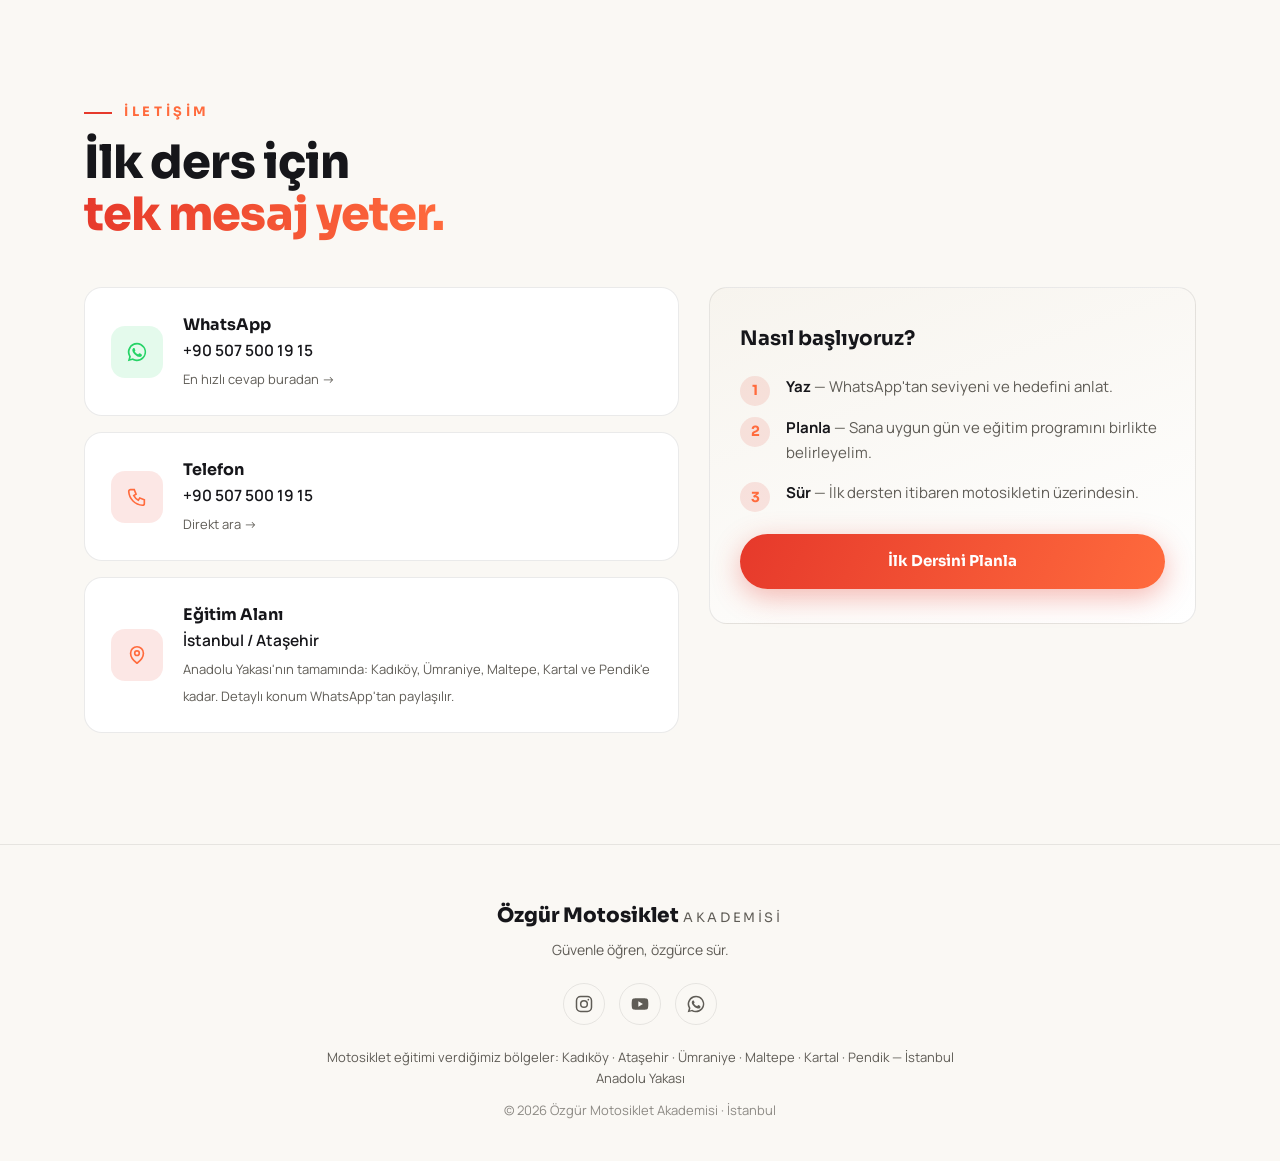
==== commit 5f4feb6c: "SEO: Anadolu Yakasi bolgeleri (Kadikoy-Pendik) meta, schema, gorunur metinler" ====
--- a/index.html
+++ b/index.html
@@ -4,8 +4,8 @@
   <meta charset="UTF-8">
   <meta name="viewport" content="width=device-width, initial-scale=1.0">
   <title>Motosiklet Eğitimi İstanbul Ataşehir | Özgür Motosiklet Akademisi</title>
-  <meta name="description" content="İstanbul Ataşehir'de birebir motosiklet eğitimi: temel eğitim, hakimiyet eğitimi, ileri sürüş ve sınav hazırlık. Özgür Demirbaş ile güvenle öğren, özgürce sür. WhatsApp'tan hemen yaz.">
-  <meta name="keywords" content="motosiklet eğitimi, motosiklet kursu, motosiklet dersi, İstanbul, Ataşehir, motosiklet sınav eğitimi, ileri sürüş teknikleri, motor kullanmayı öğrenme">
+  <meta name="description" content="İstanbul Anadolu Yakası'nda birebir motosiklet eğitimi ve motosiklet dersi: Kadıköy, Ataşehir, Ümraniye, Maltepe, Kartal ve Pendik'te temel eğitim, hakimiyet, ileri sürüş ve sınav hazırlık. Özgür Demirbaş ile güvenle öğren. WhatsApp'tan hemen yaz.">
+  <meta name="keywords" content="motosiklet eğitimi, motosiklet kursu, motosiklet dersi, motor dersi, motosiklet eğitmeni, İstanbul, Anadolu Yakası, Kadıköy, Ataşehir, Ümraniye, Maltepe, Kartal, Pendik, motosiklet sınav eğitimi, ileri sürüş teknikleri, motor kullanmayı öğrenme">
   <link rel="canonical" href="https://ozgurmotosikletakademi.com/">
   <meta property="og:title" content="Motosiklet Eğitimi İstanbul | Özgür Motosiklet Akademisi">
   <meta property="og:description" content="İstanbul Ataşehir'de profesyonel birebir motosiklet eğitimi. Temel eğitimden ileri sürüşe, sınav hazırlığa kadar. WhatsApp'tan hemen yaz.">
@@ -30,7 +30,15 @@
       "addressRegion": "İstanbul",
       "addressCountry": "TR"
     },
-    "areaServed": "İstanbul",
+    "areaServed": [
+      { "@type": "Place", "name": "Kadıköy, İstanbul" },
+      { "@type": "Place", "name": "Ataşehir, İstanbul" },
+      { "@type": "Place", "name": "Ümraniye, İstanbul" },
+      { "@type": "Place", "name": "Maltepe, İstanbul" },
+      { "@type": "Place", "name": "Kartal, İstanbul" },
+      { "@type": "Place", "name": "Pendik, İstanbul" },
+      { "@type": "Place", "name": "İstanbul Anadolu Yakası" }
+    ],
     "founder": { "@type": "Person", "name": "Özgür Demirbaş" },
     "sameAs": [
       "https://www.instagram.com/ozgurmotosikletakademisi",
@@ -316,7 +324,7 @@
             <div>
               <h3>Eğitim Alanı</h3>
               <p>İstanbul / Ataşehir</p>
-              <span class="contact__card-hint">Detaylı konum WhatsApp'tan paylaşılır</span>
+              <span class="contact__card-hint">Anadolu Yakası'nın tamamında: Kadıköy, Ümraniye, Maltepe, Kartal ve Pendik'e kadar. Detaylı konum WhatsApp'tan paylaşılır.</span>
             </div>
           </div>
         </div>
@@ -349,6 +357,7 @@
           <svg viewBox="0 0 24 24" width="20" height="20" fill="currentColor"><path d="M12 2a10 10 0 0 0-8.6 15.1L2 22l5-1.3A10 10 0 1 0 12 2Zm0 18.2a8.1 8.1 0 0 1-4.1-1.1l-.3-.2-3 .8.8-2.9-.2-.3A8.2 8.2 0 1 1 12 20.2Zm4.5-6.1c-.2-.1-1.5-.7-1.7-.8-.2-.1-.4-.1-.5.1-.2.2-.6.8-.8 1-.1.2-.3.2-.5.1a6.7 6.7 0 0 1-3.3-2.9c-.3-.4 0-.5.1-.7l.4-.5c.1-.2.1-.3 0-.5-.1-.1-.5-1.3-.7-1.8-.2-.4-.4-.4-.5-.4h-.5c-.2 0-.5.1-.7.3-.2.3-.9.9-.9 2.2s.9 2.5 1.1 2.7c.1.2 1.8 2.8 4.4 3.9.6.3 1.1.4 1.5.5.6.2 1.2.2 1.6.1.5-.1 1.5-.6 1.7-1.2.2-.6.2-1.1.2-1.2l-.4-.2Z"/></svg>
         </a>
       </div>
+      <p class="footer__regions">Motosiklet eğitimi verdiğimiz bölgeler: Kadıköy · Ataşehir · Ümraniye · Maltepe · Kartal · Pendik — İstanbul Anadolu Yakası</p>
       <p class="footer__copy">© 2026 Özgür Motosiklet Akademisi · İstanbul</p>
     </div>
   </footer>
--- a/css/style.css
+++ b/css/style.css
@@ -670,6 +670,12 @@
   color: var(--accent-hot);
   border-color: var(--accent-hot);
   transform: translateY(-3px);
+}
+.footer__regions {
+  font-size: 13px;
+  color: var(--text-dim);
+  max-width: 640px;
+  margin: 0 auto 10px;
 }
 .footer__copy { font-size: 13px; color: var(--text-dim); opacity: 0.7; }
 
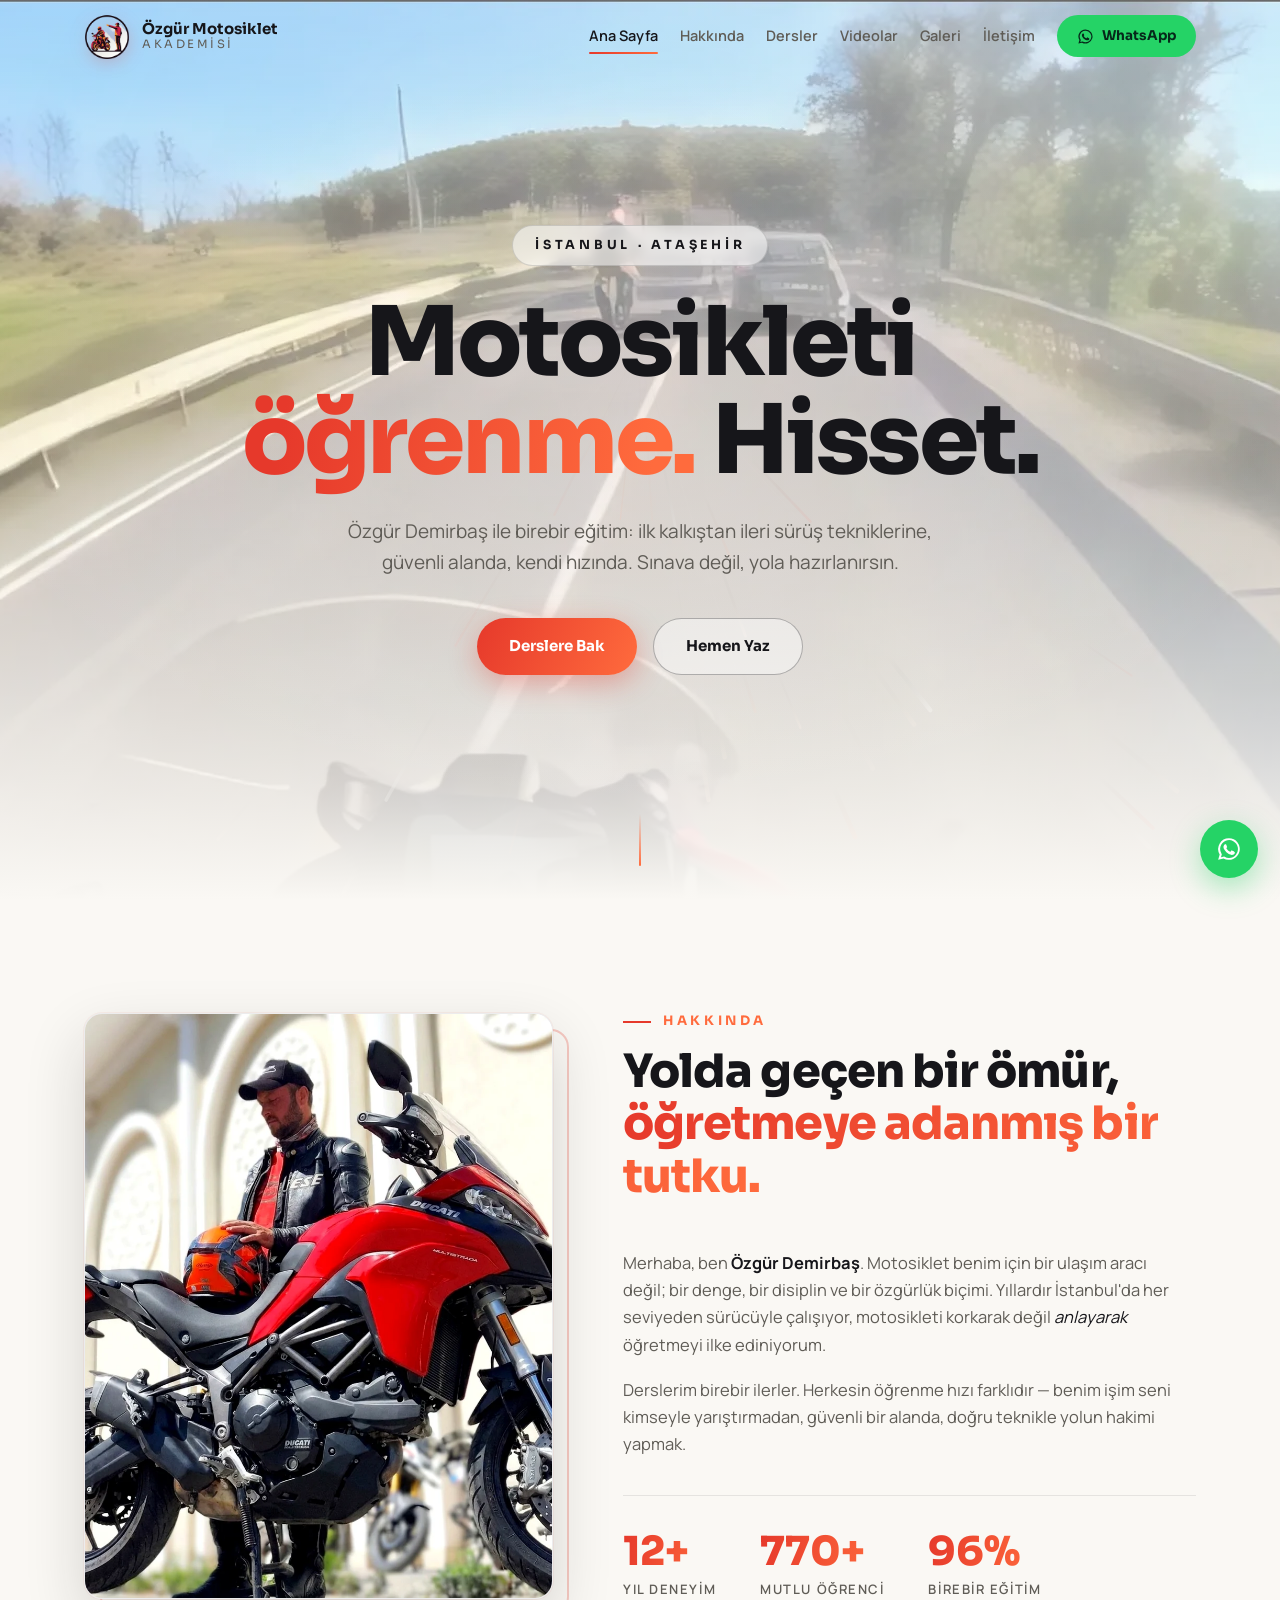
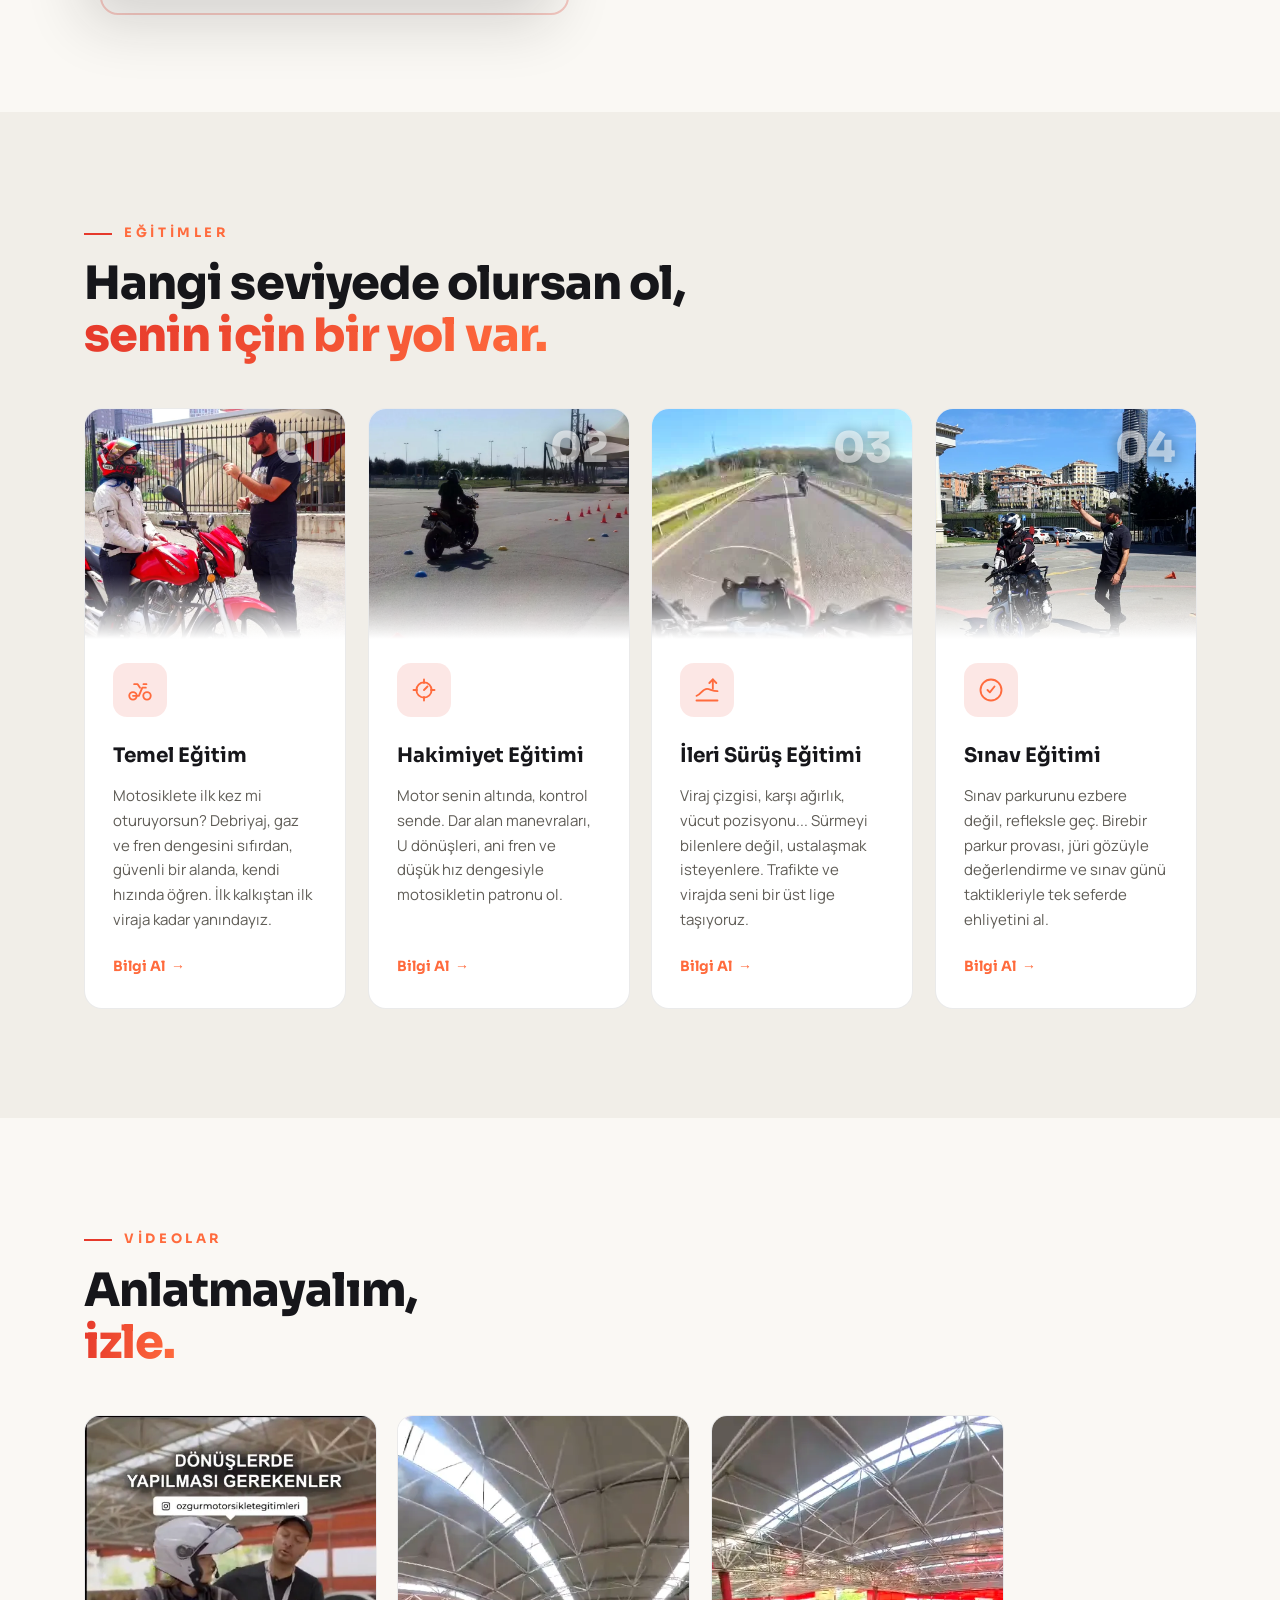
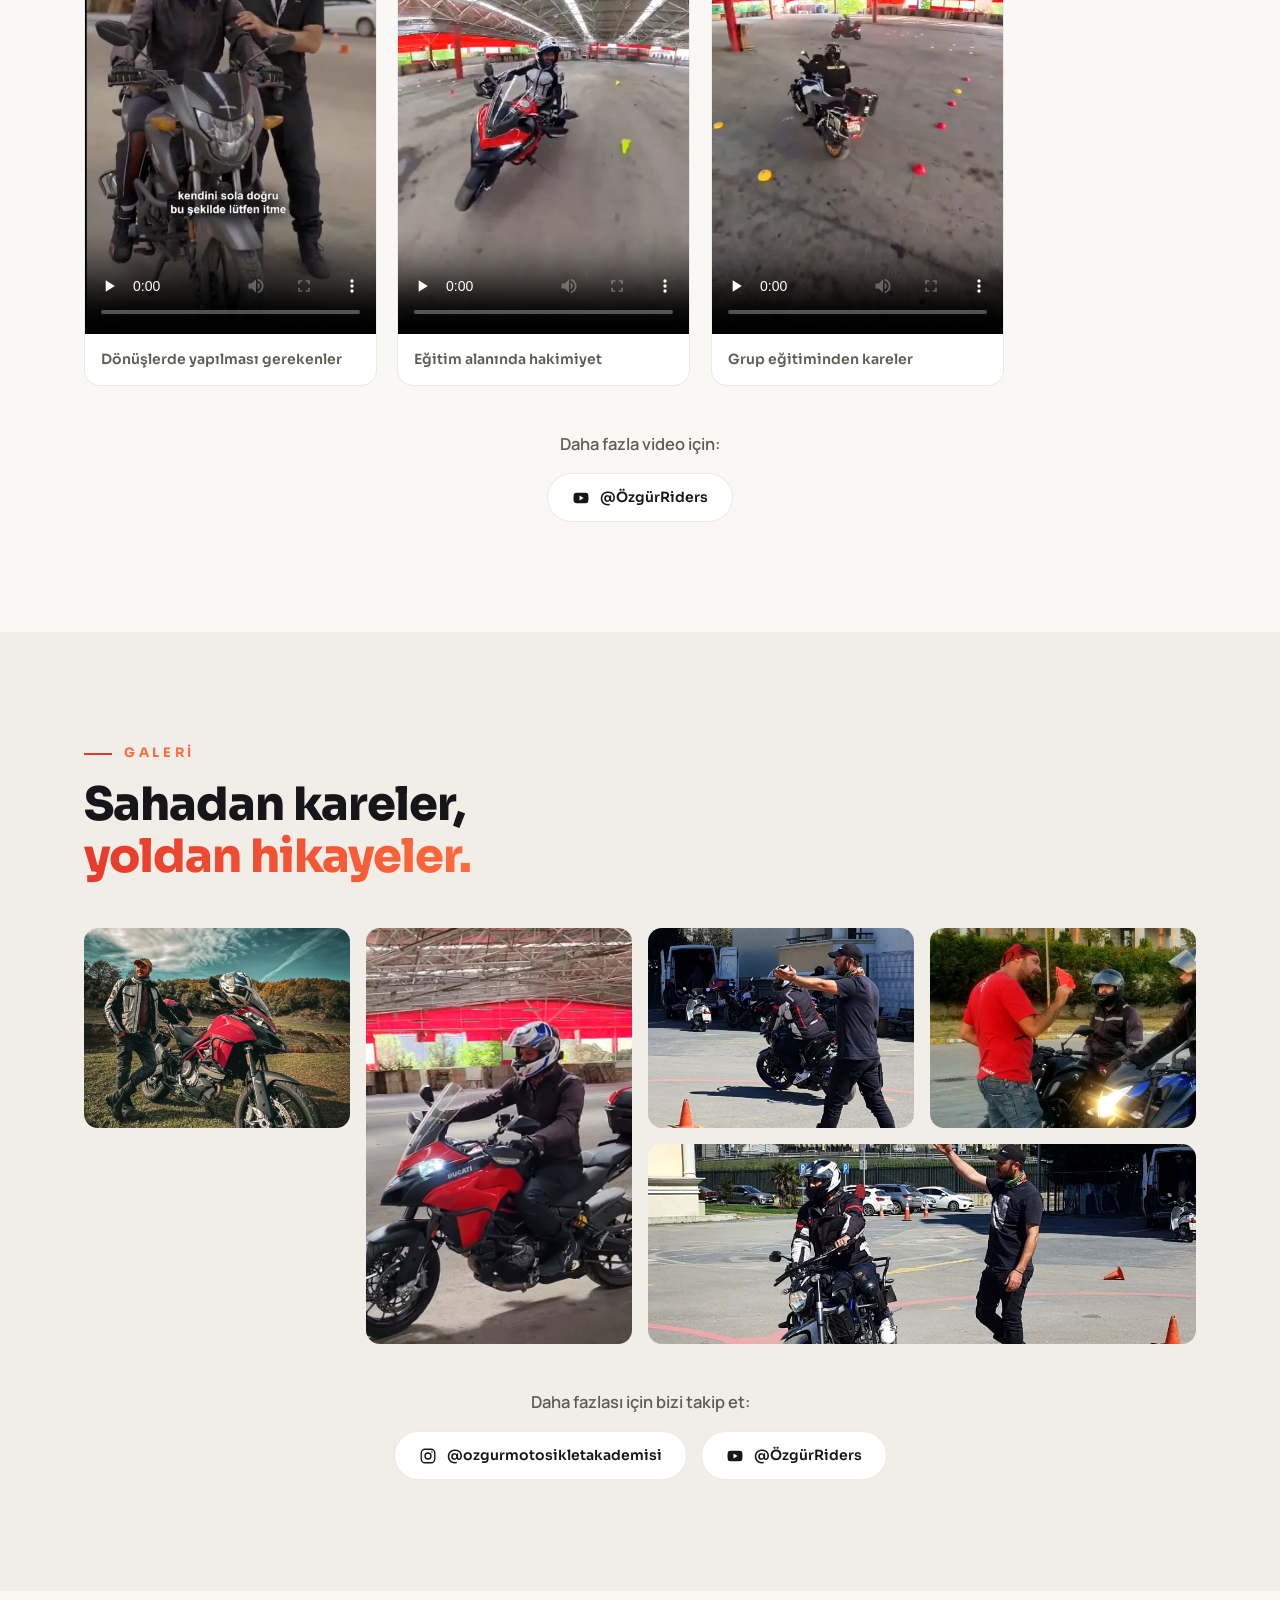
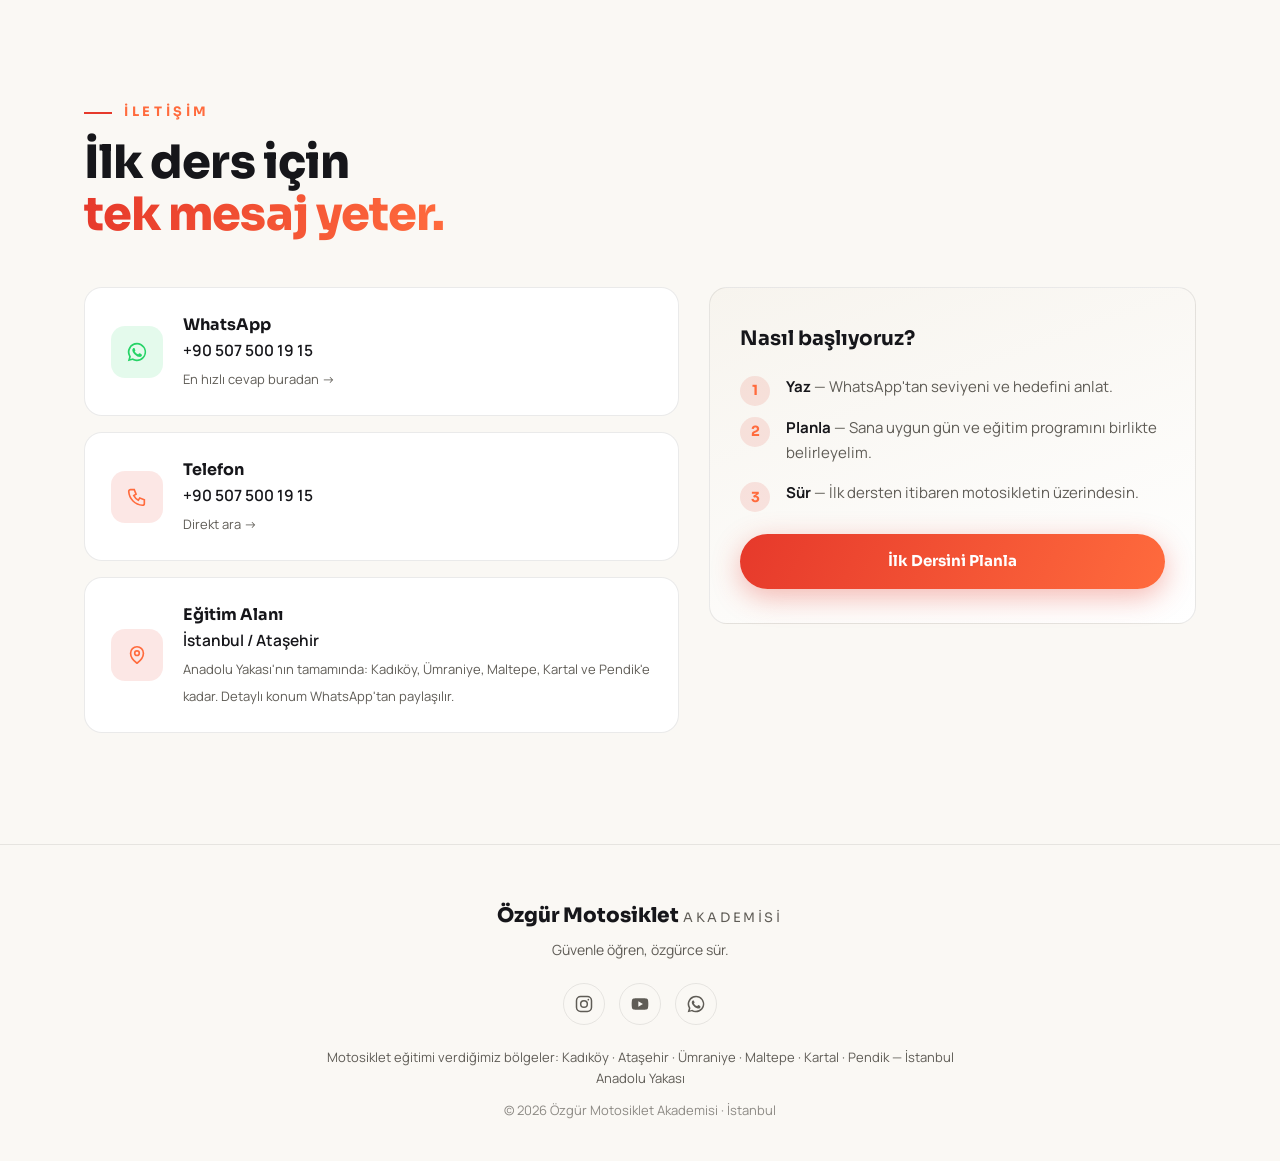
==== commit 846f981d: "Logo/favicon cache-bust v=3" ====
--- a/index.html
+++ b/index.html
@@ -56,7 +56,7 @@
   <link rel="preconnect" href="https://fonts.gstatic.com" crossorigin>
   <link href="https://fonts.googleapis.com/css2?family=Sora:wght@400;600;700;800&family=Manrope:wght@400;500;600;700&display=swap" rel="stylesheet">
   <link rel="stylesheet" href="css/style.css?v=4">
-  <link rel="icon" type="image/png" href="assets/img/favicon.png">
+  <link rel="icon" type="image/png" href="assets/img/favicon.png?v=3">
 </head>
 <body>
 
@@ -65,7 +65,7 @@
     <div class="nav__inner">
       <a href="#hero" class="nav__logo">
         <span class="nav__logo-mark" aria-hidden="true">
-          <img src="assets/img/logo.webp" alt="" width="44" height="46">
+          <img src="assets/img/logo.webp?v=3" alt="" width="44" height="46">
         </span>
         <span class="nav__logo-text">Özgür Motosiklet<em>Akademisi</em></span>
       </a>
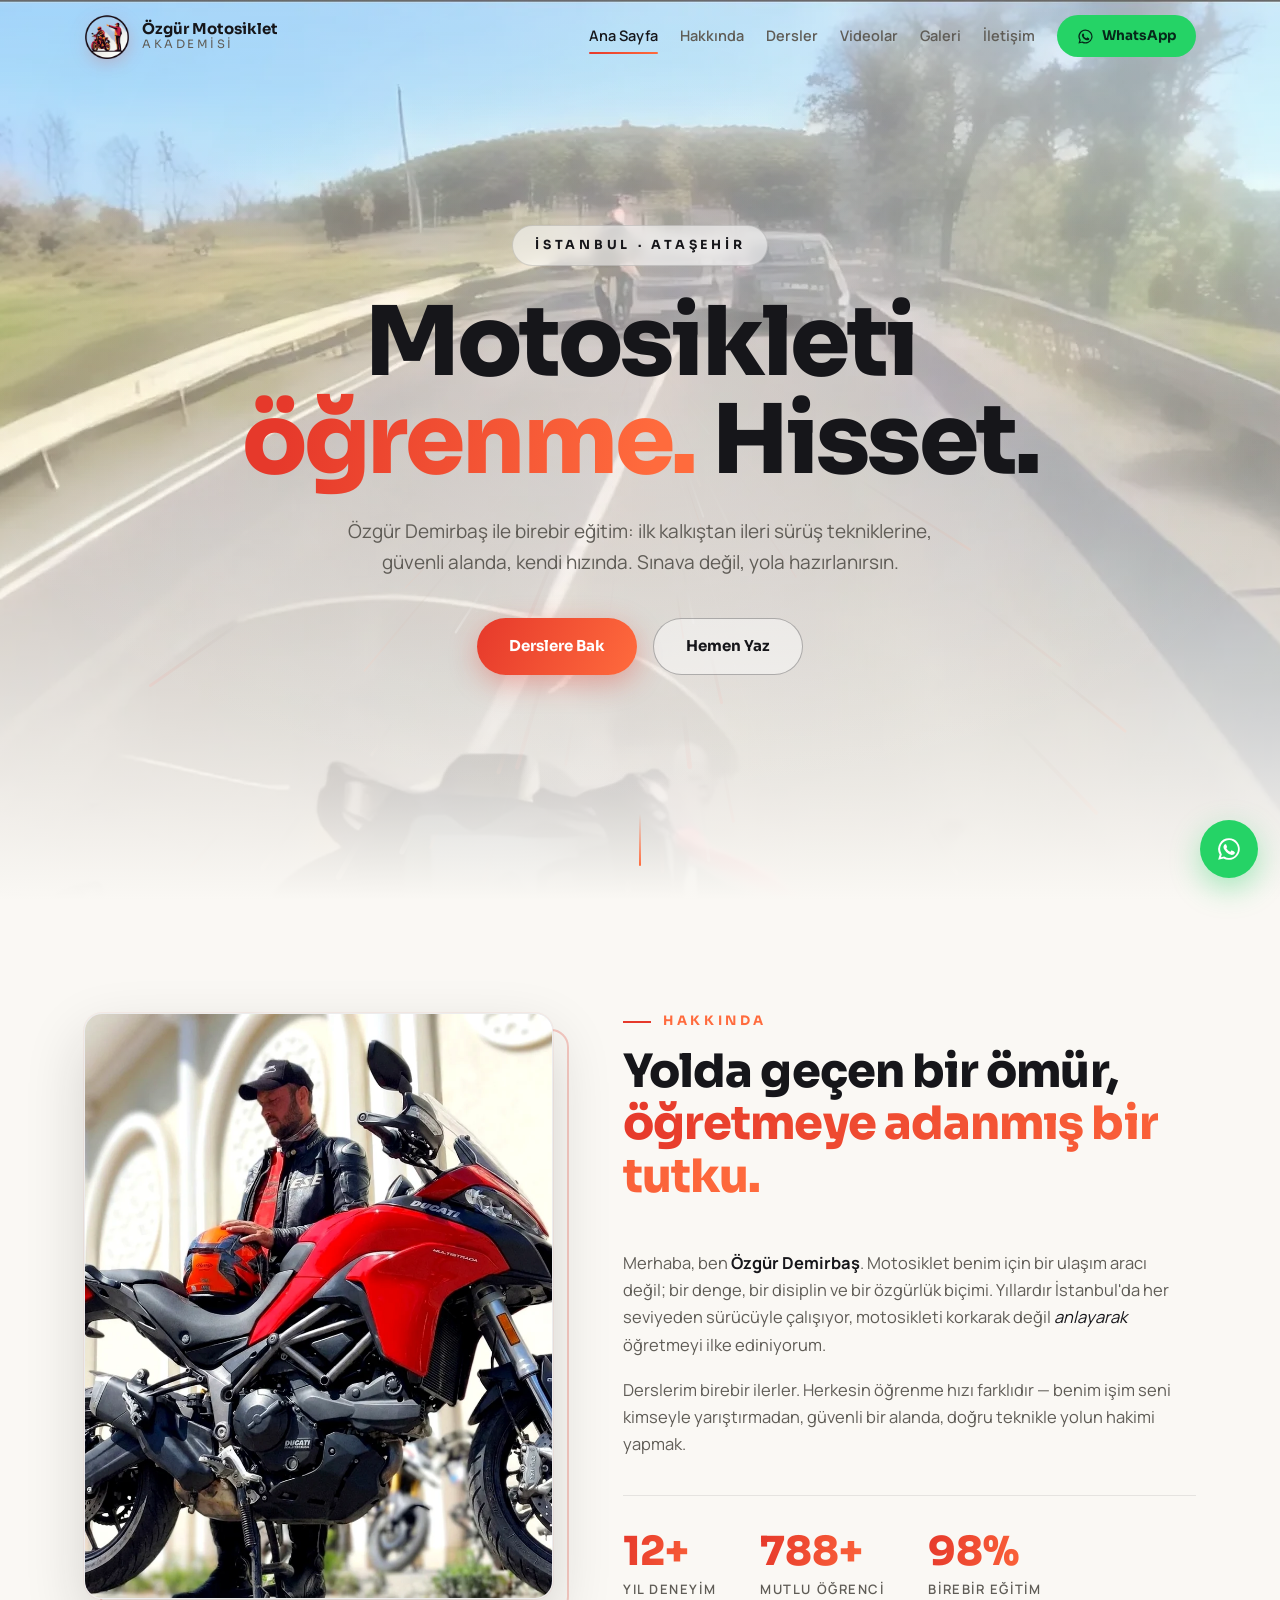
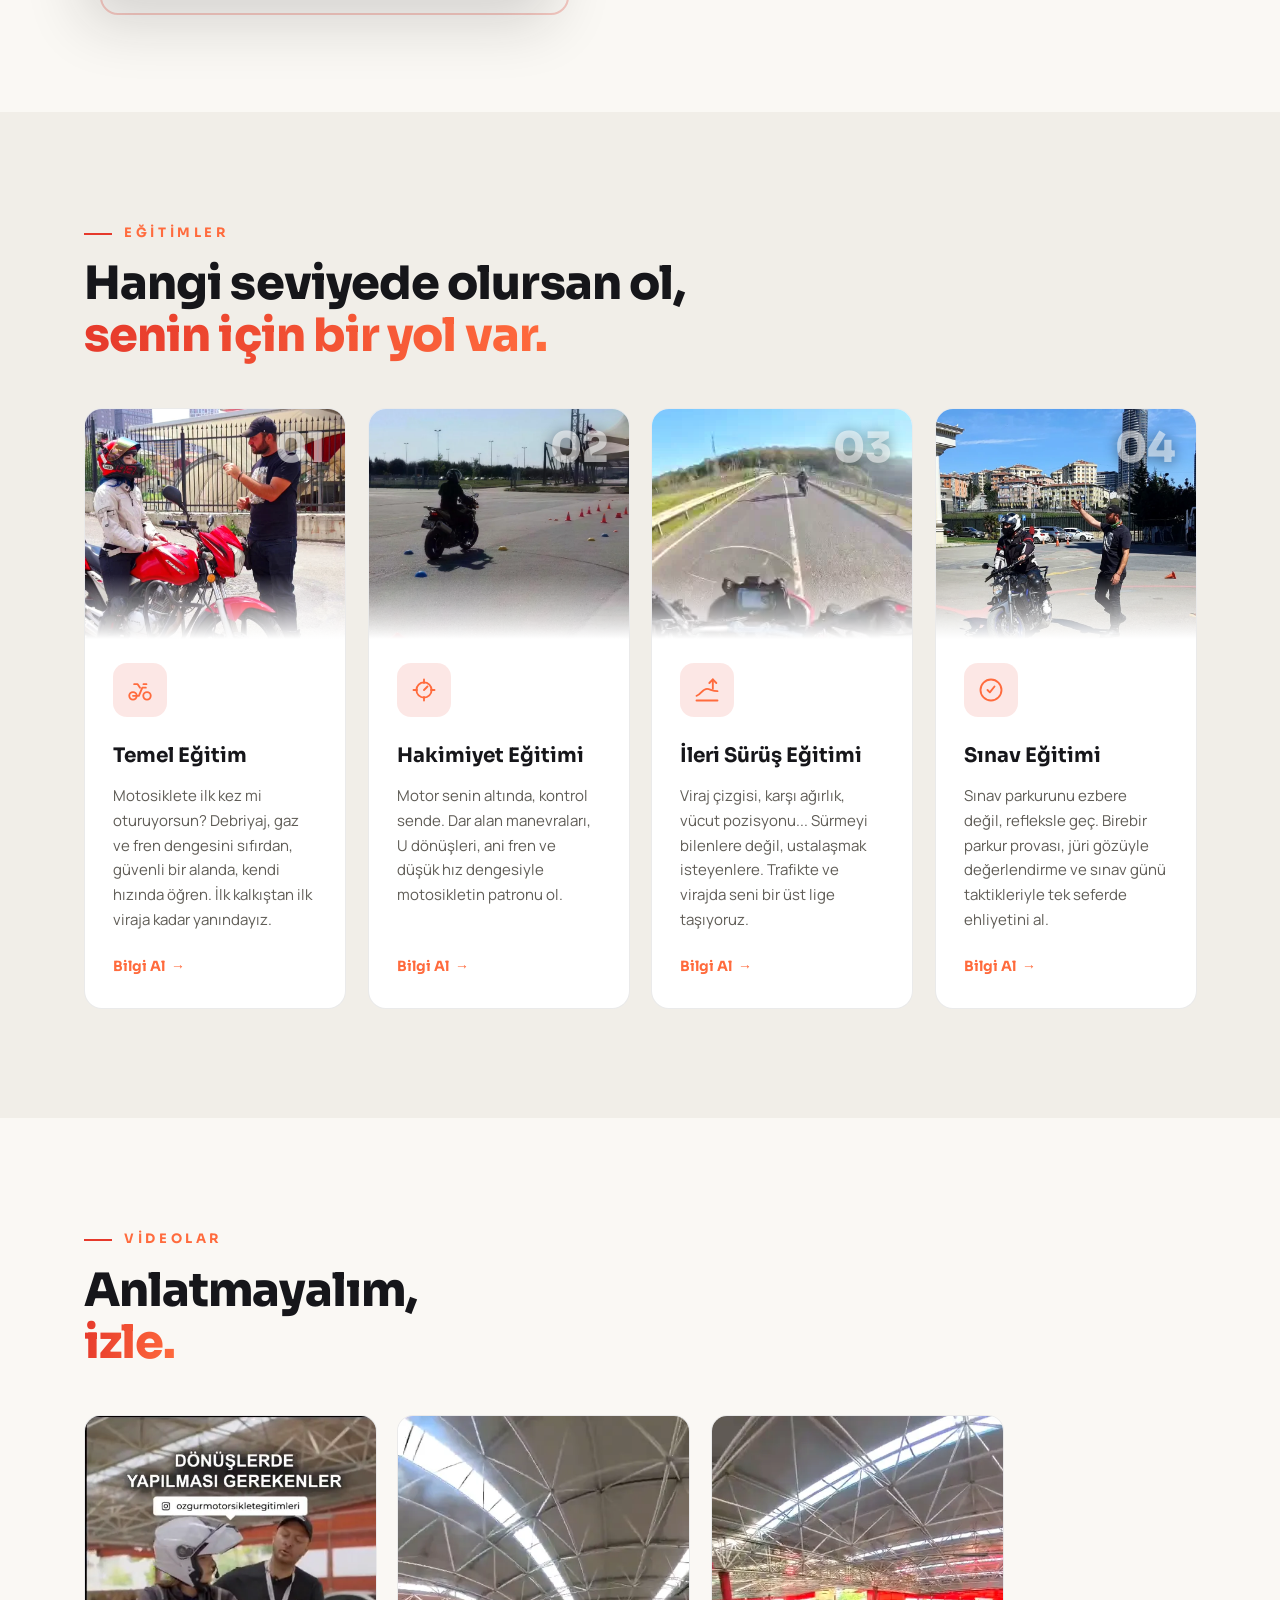
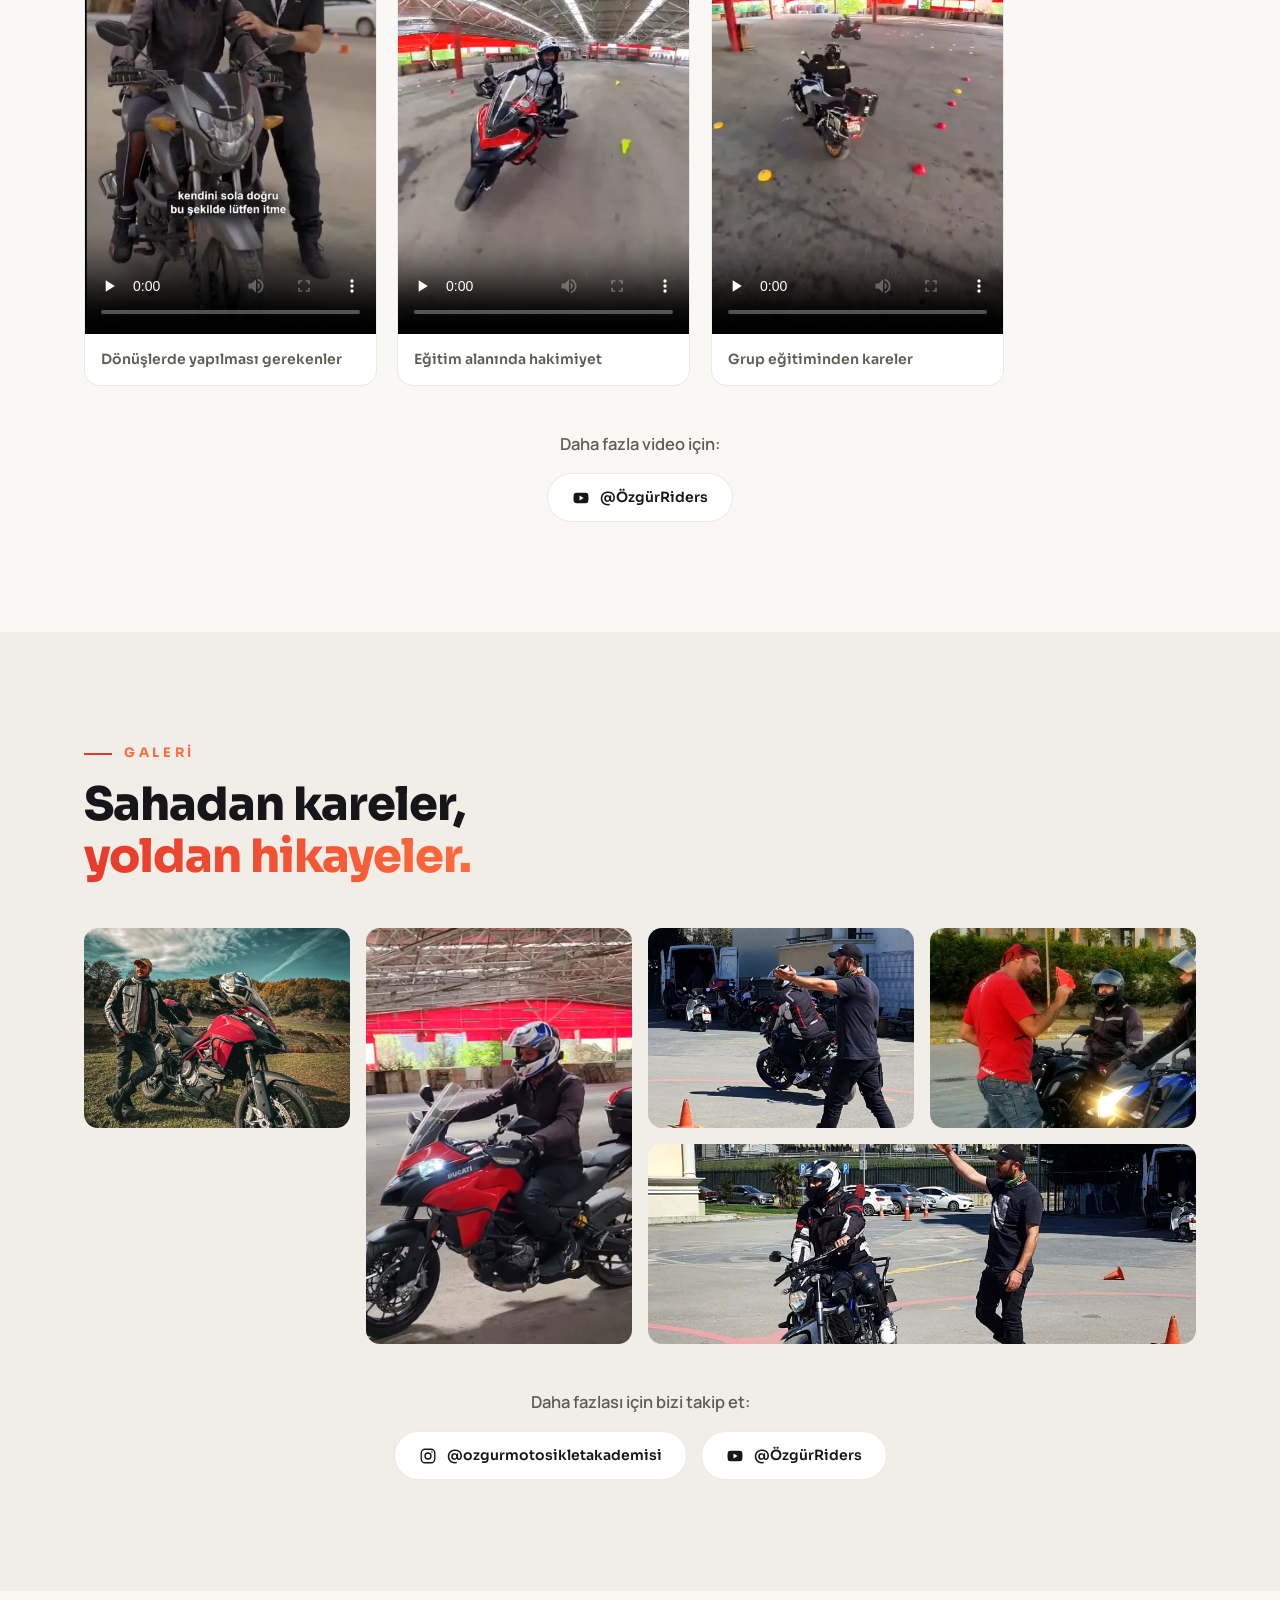
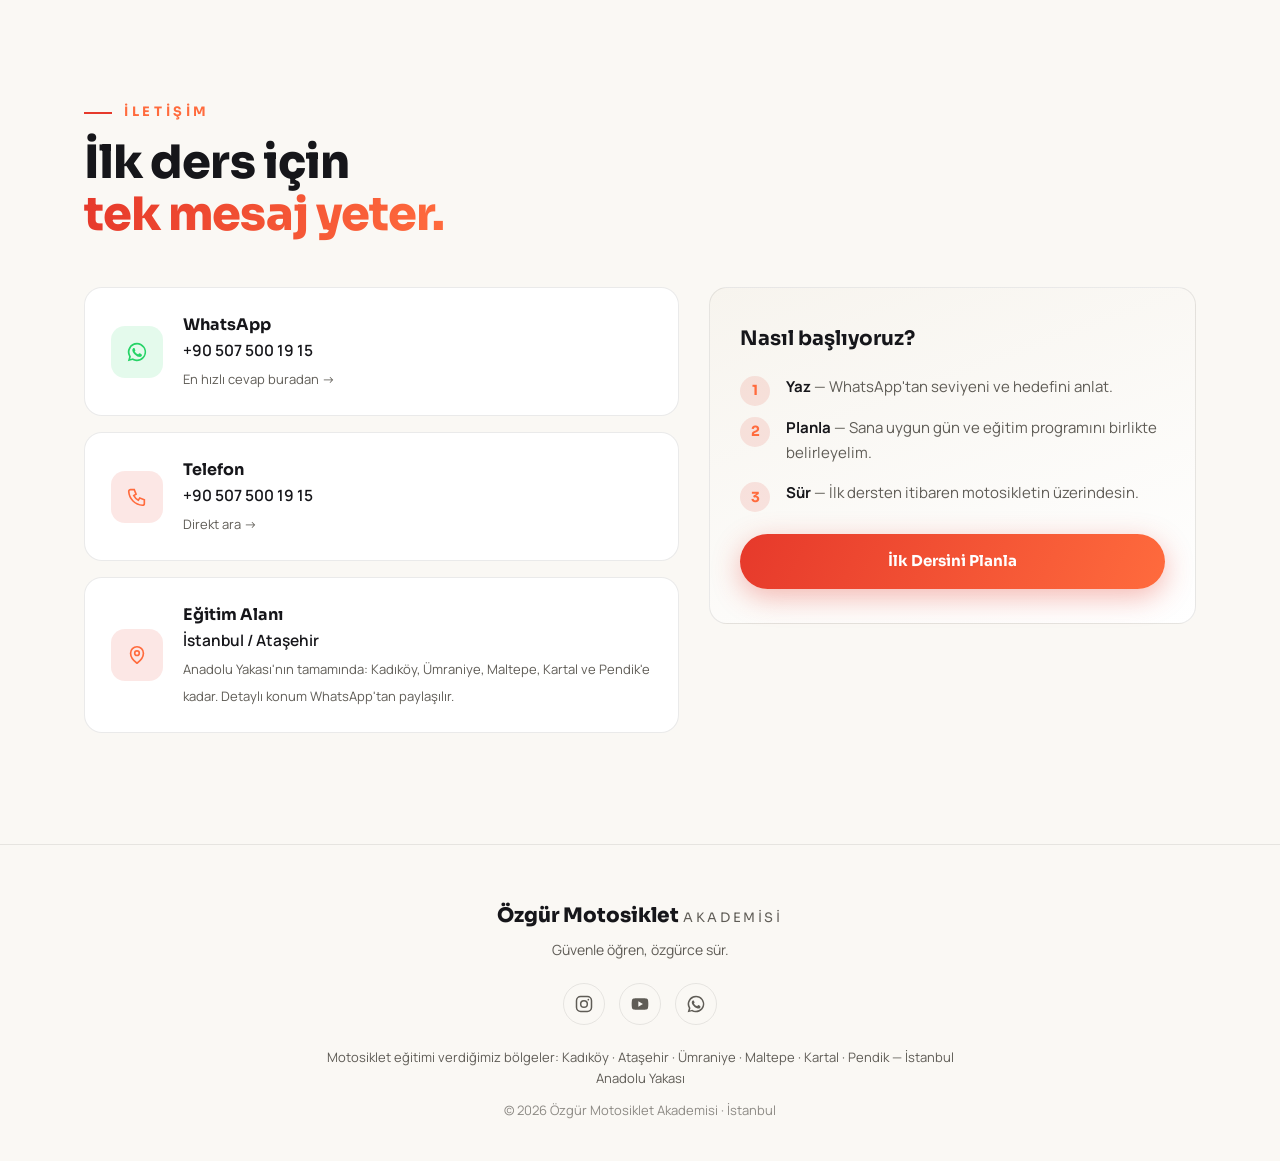
==== commit 959e237e: "Logo final: daire ici kompozisyon, varyant 2 (kullanici onayli), v=4" ====
--- a/index.html
+++ b/index.html
@@ -56,7 +56,7 @@
   <link rel="preconnect" href="https://fonts.gstatic.com" crossorigin>
   <link href="https://fonts.googleapis.com/css2?family=Sora:wght@400;600;700;800&family=Manrope:wght@400;500;600;700&display=swap" rel="stylesheet">
   <link rel="stylesheet" href="css/style.css?v=4">
-  <link rel="icon" type="image/png" href="assets/img/favicon.png?v=3">
+  <link rel="icon" type="image/png" href="assets/img/favicon.png?v=4">
 </head>
 <body>
 
@@ -65,7 +65,7 @@
     <div class="nav__inner">
       <a href="#hero" class="nav__logo">
         <span class="nav__logo-mark" aria-hidden="true">
-          <img src="assets/img/logo.webp?v=3" alt="" width="44" height="46">
+          <img src="assets/img/logo.webp?v=4" alt="" width="44" height="46">
         </span>
         <span class="nav__logo-text">Özgür Motosiklet<em>Akademisi</em></span>
       </a>
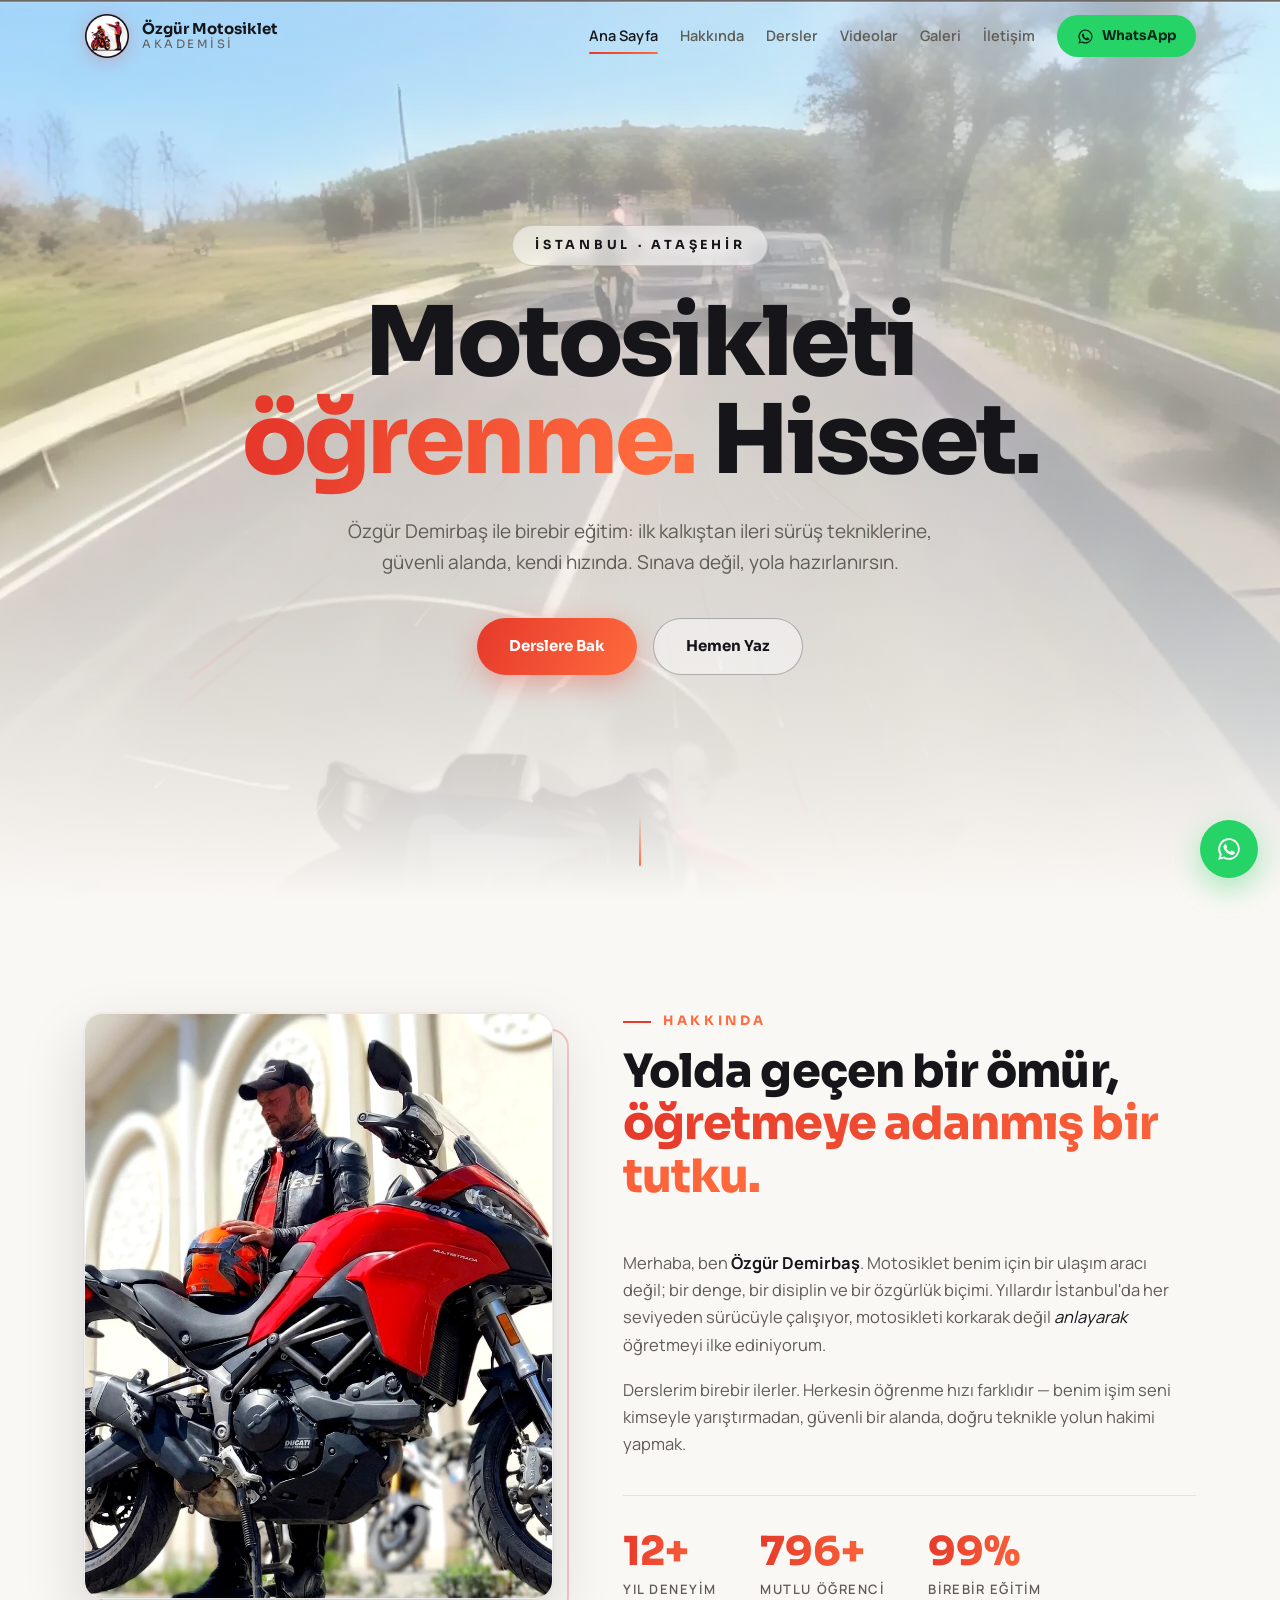
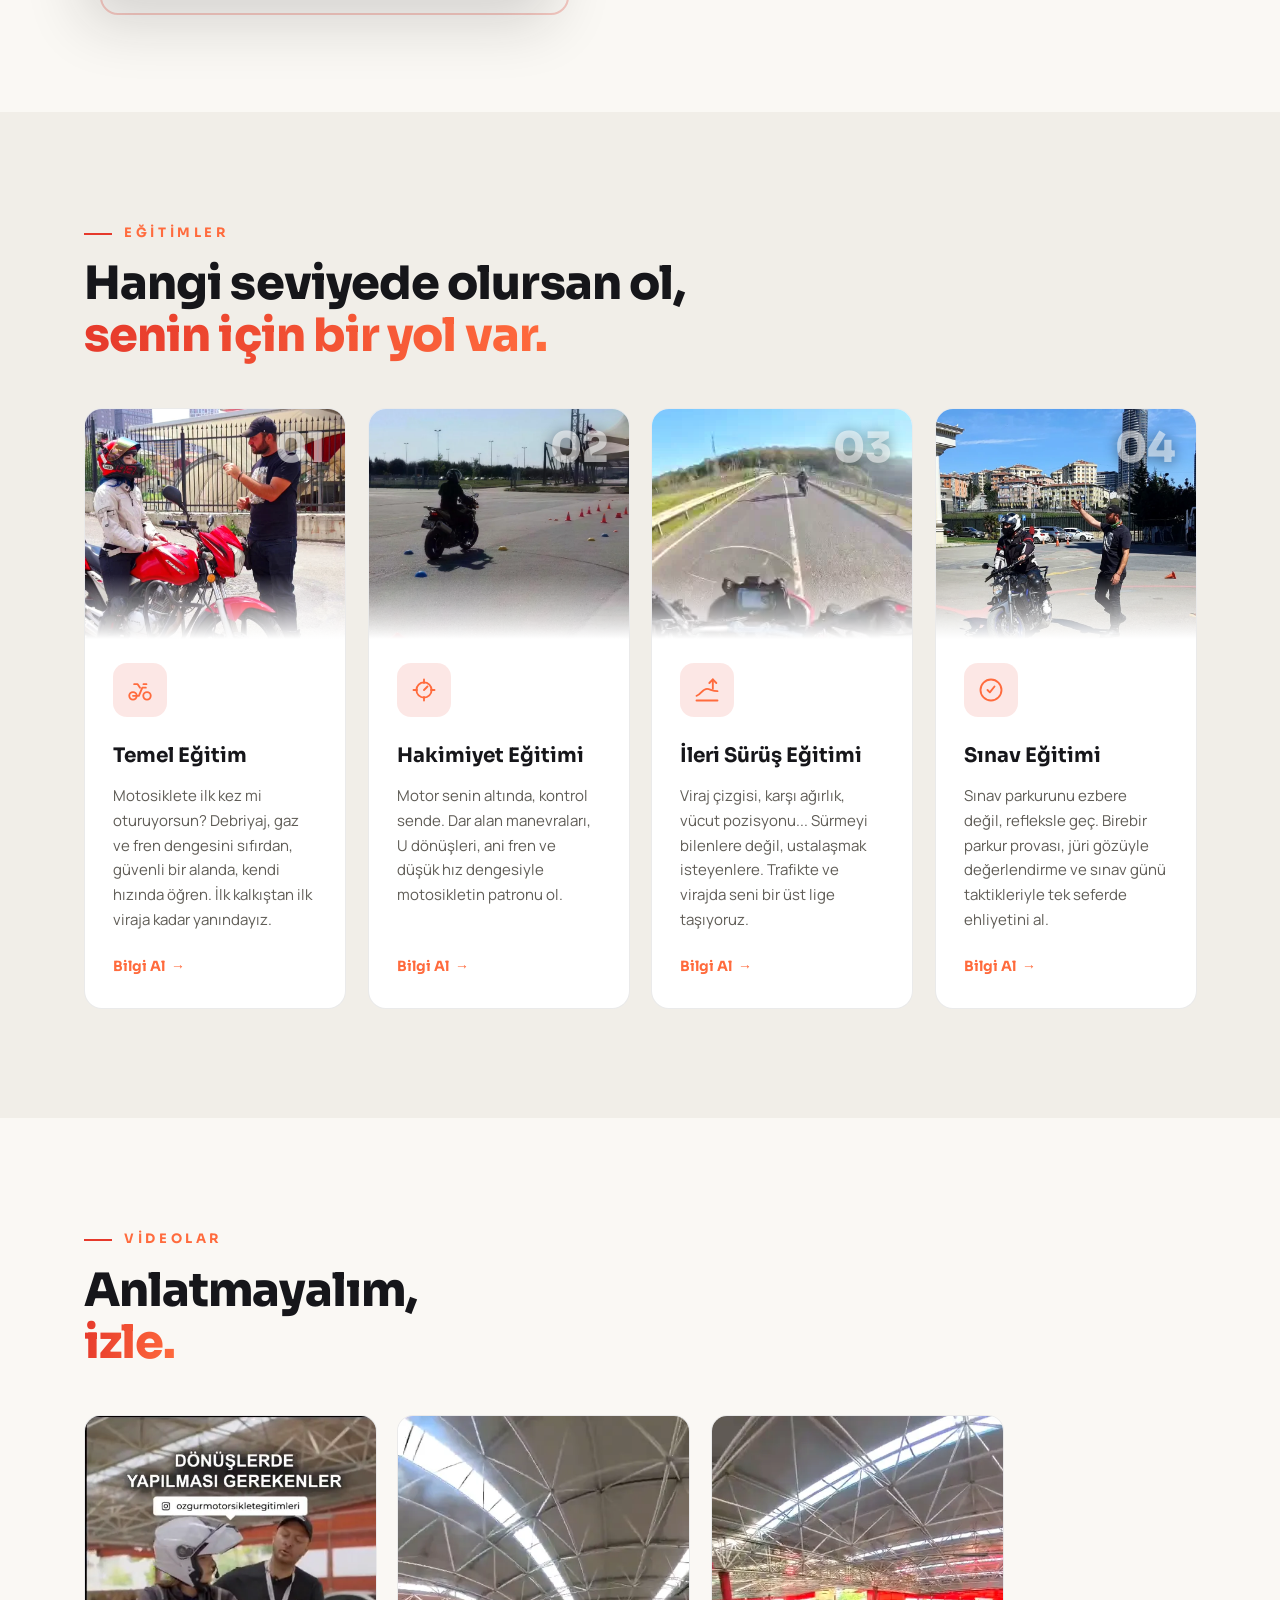
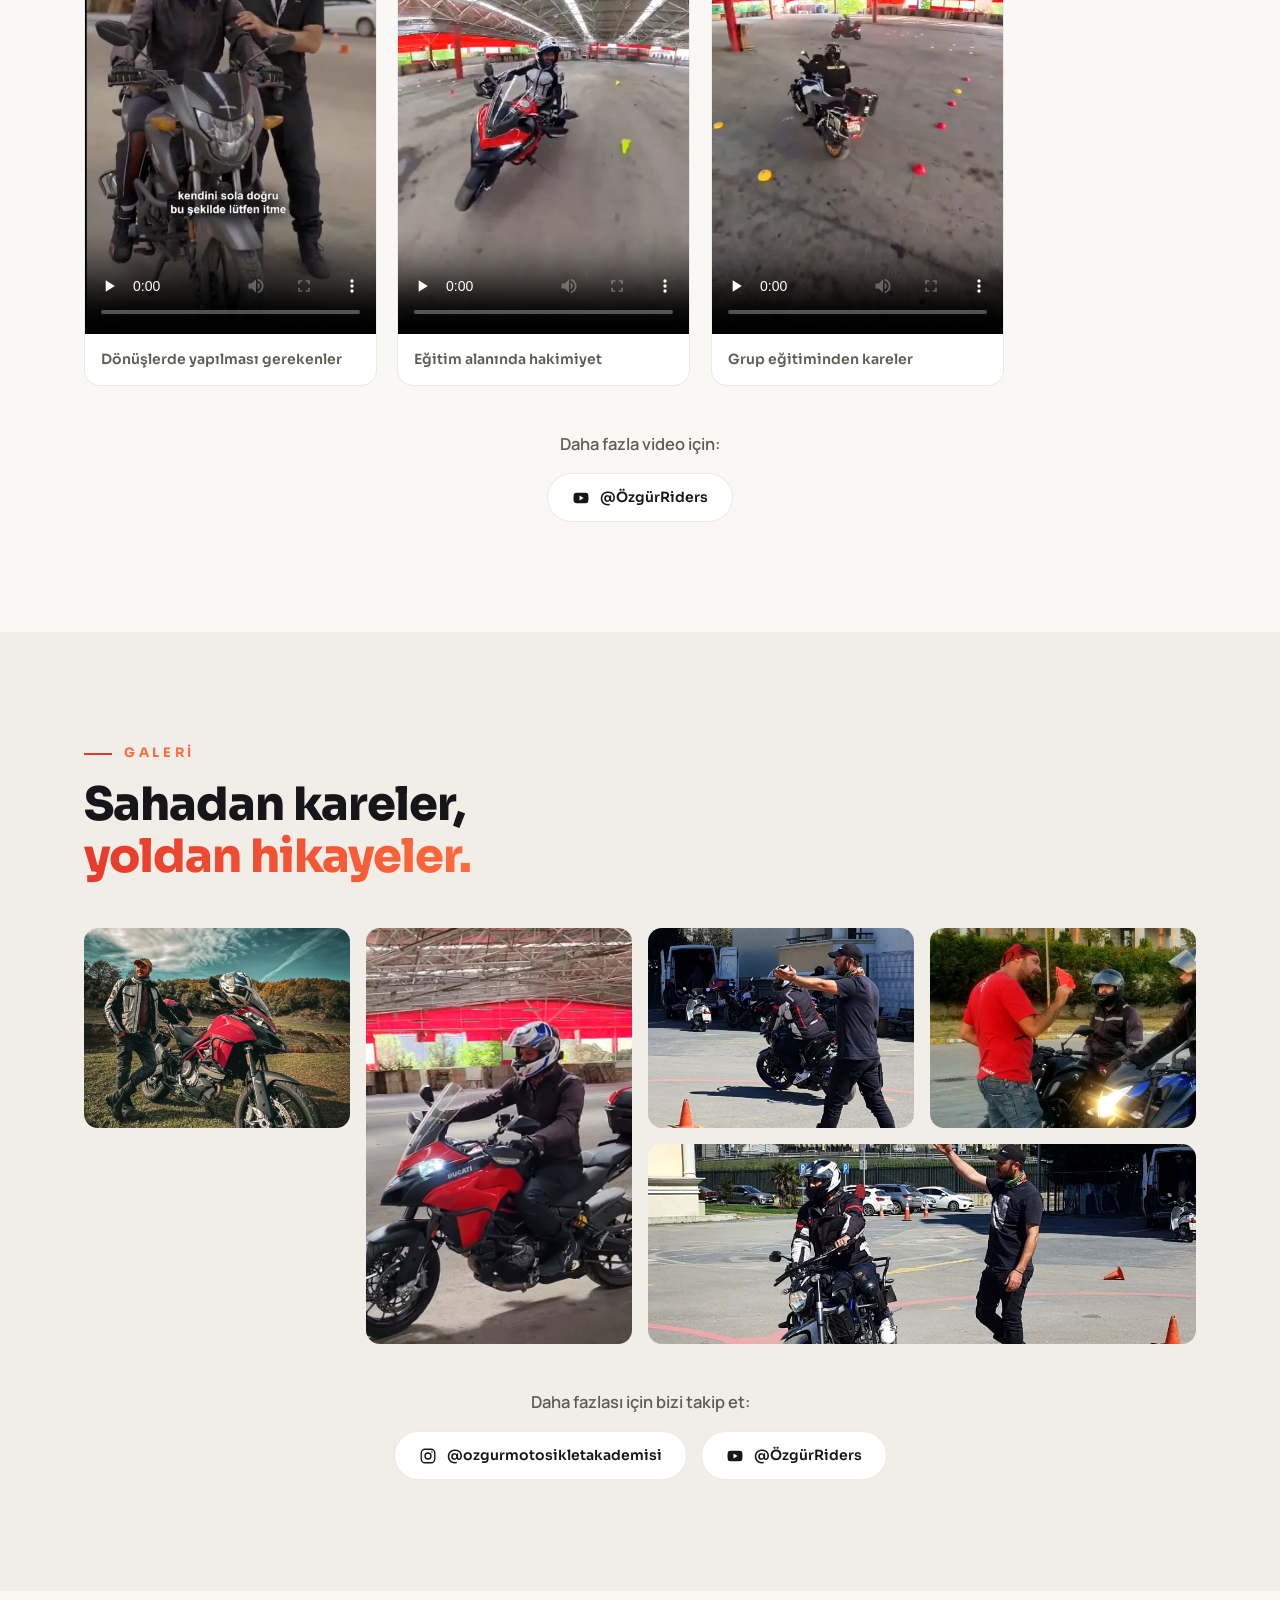
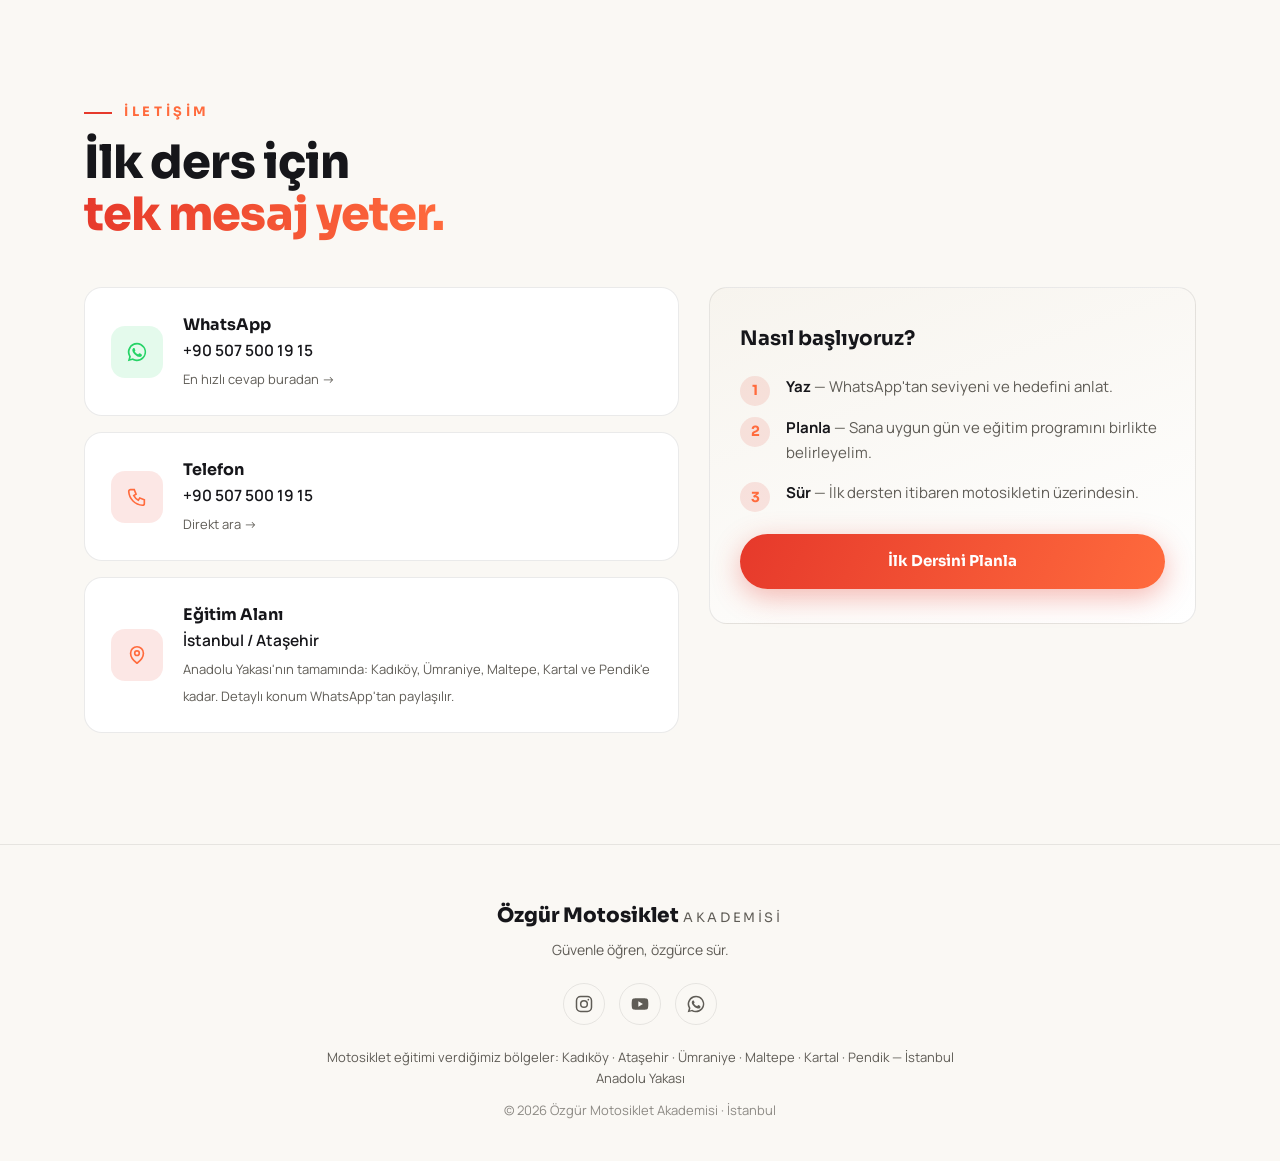
==== commit 5f268314: "Logo: ic beyaz korunarak sadece dis arkaplan seffaf (flood fill), v=5" ====
--- a/index.html
+++ b/index.html
@@ -56,7 +56,7 @@
   <link rel="preconnect" href="https://fonts.gstatic.com" crossorigin>
   <link href="https://fonts.googleapis.com/css2?family=Sora:wght@400;600;700;800&family=Manrope:wght@400;500;600;700&display=swap" rel="stylesheet">
   <link rel="stylesheet" href="css/style.css?v=4">
-  <link rel="icon" type="image/png" href="assets/img/favicon.png?v=4">
+  <link rel="icon" type="image/png" href="assets/img/favicon.png?v=5">
 </head>
 <body>
 
@@ -65,7 +65,7 @@
     <div class="nav__inner">
       <a href="#hero" class="nav__logo">
         <span class="nav__logo-mark" aria-hidden="true">
-          <img src="assets/img/logo.webp?v=4" alt="" width="44" height="46">
+          <img src="assets/img/logo.webp?v=5" alt="" width="44" height="46">
         </span>
         <span class="nav__logo-text">Özgür Motosiklet<em>Akademisi</em></span>
       </a>
